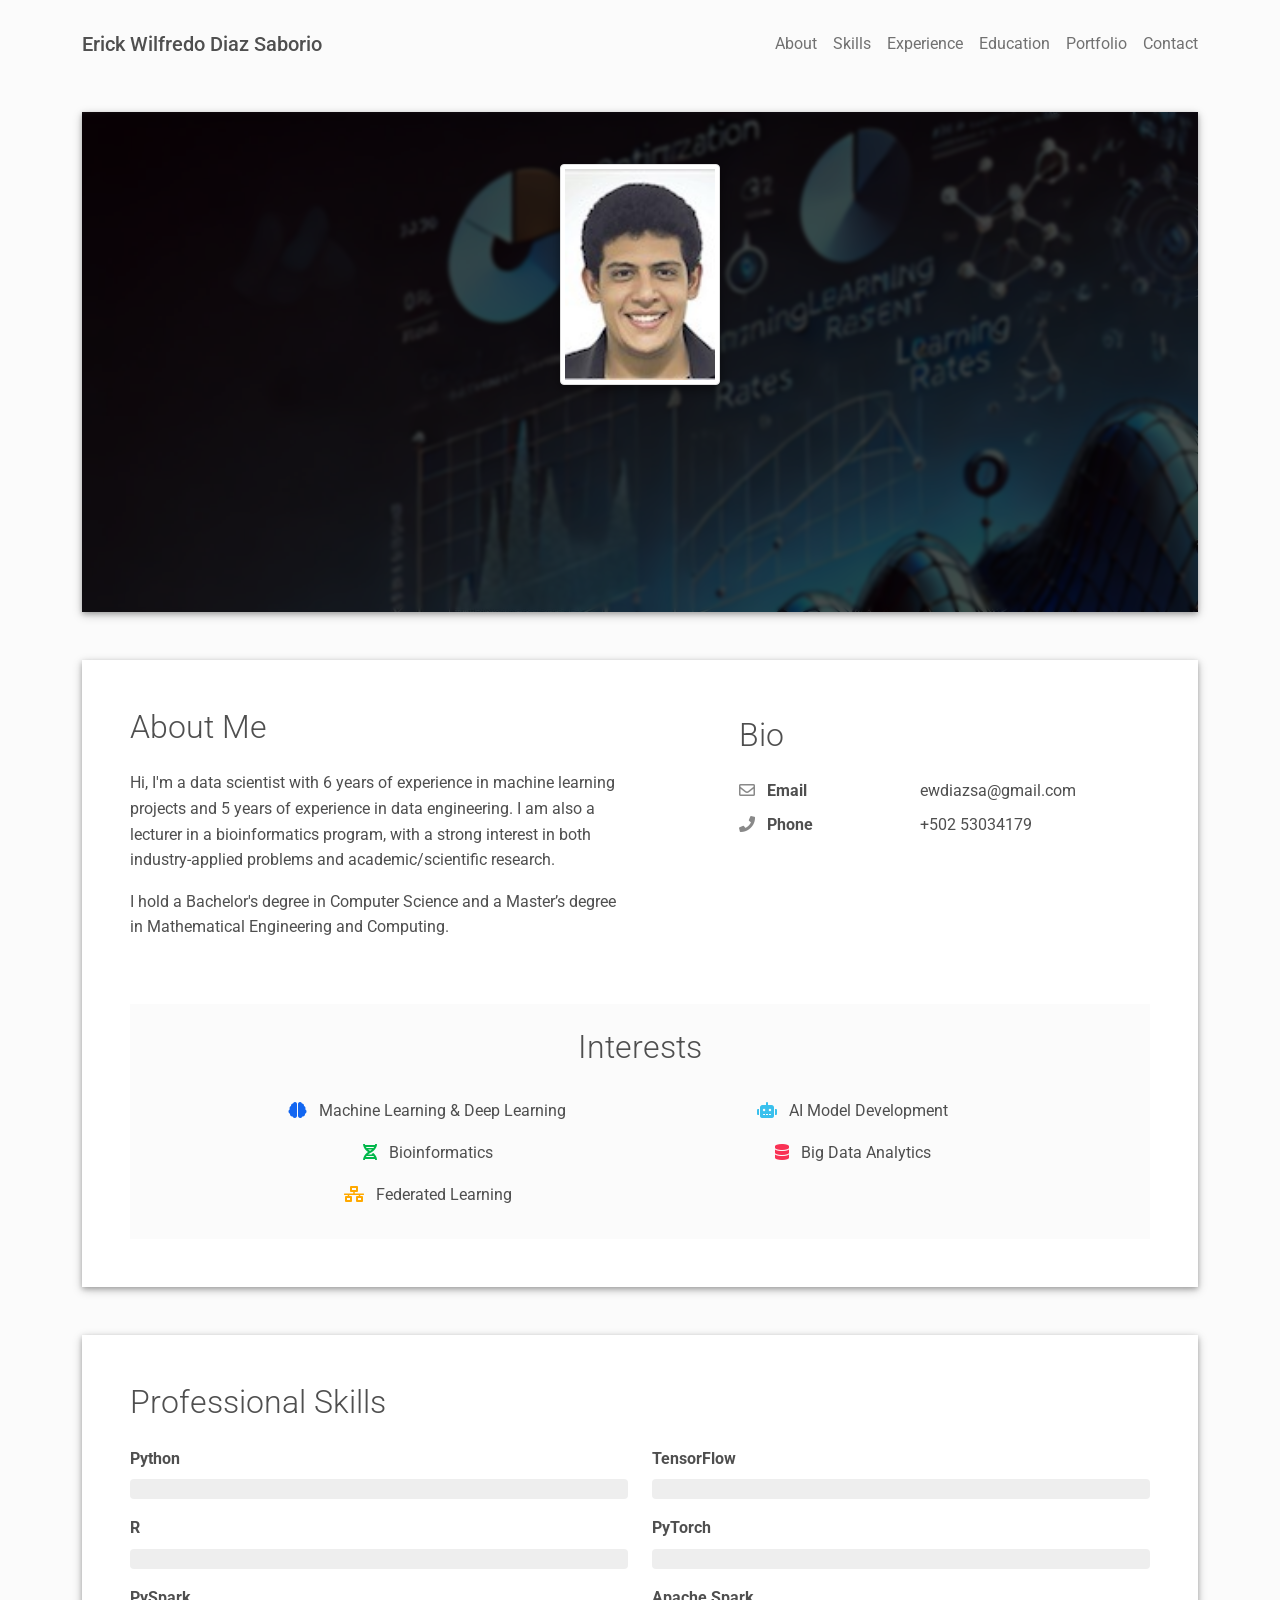
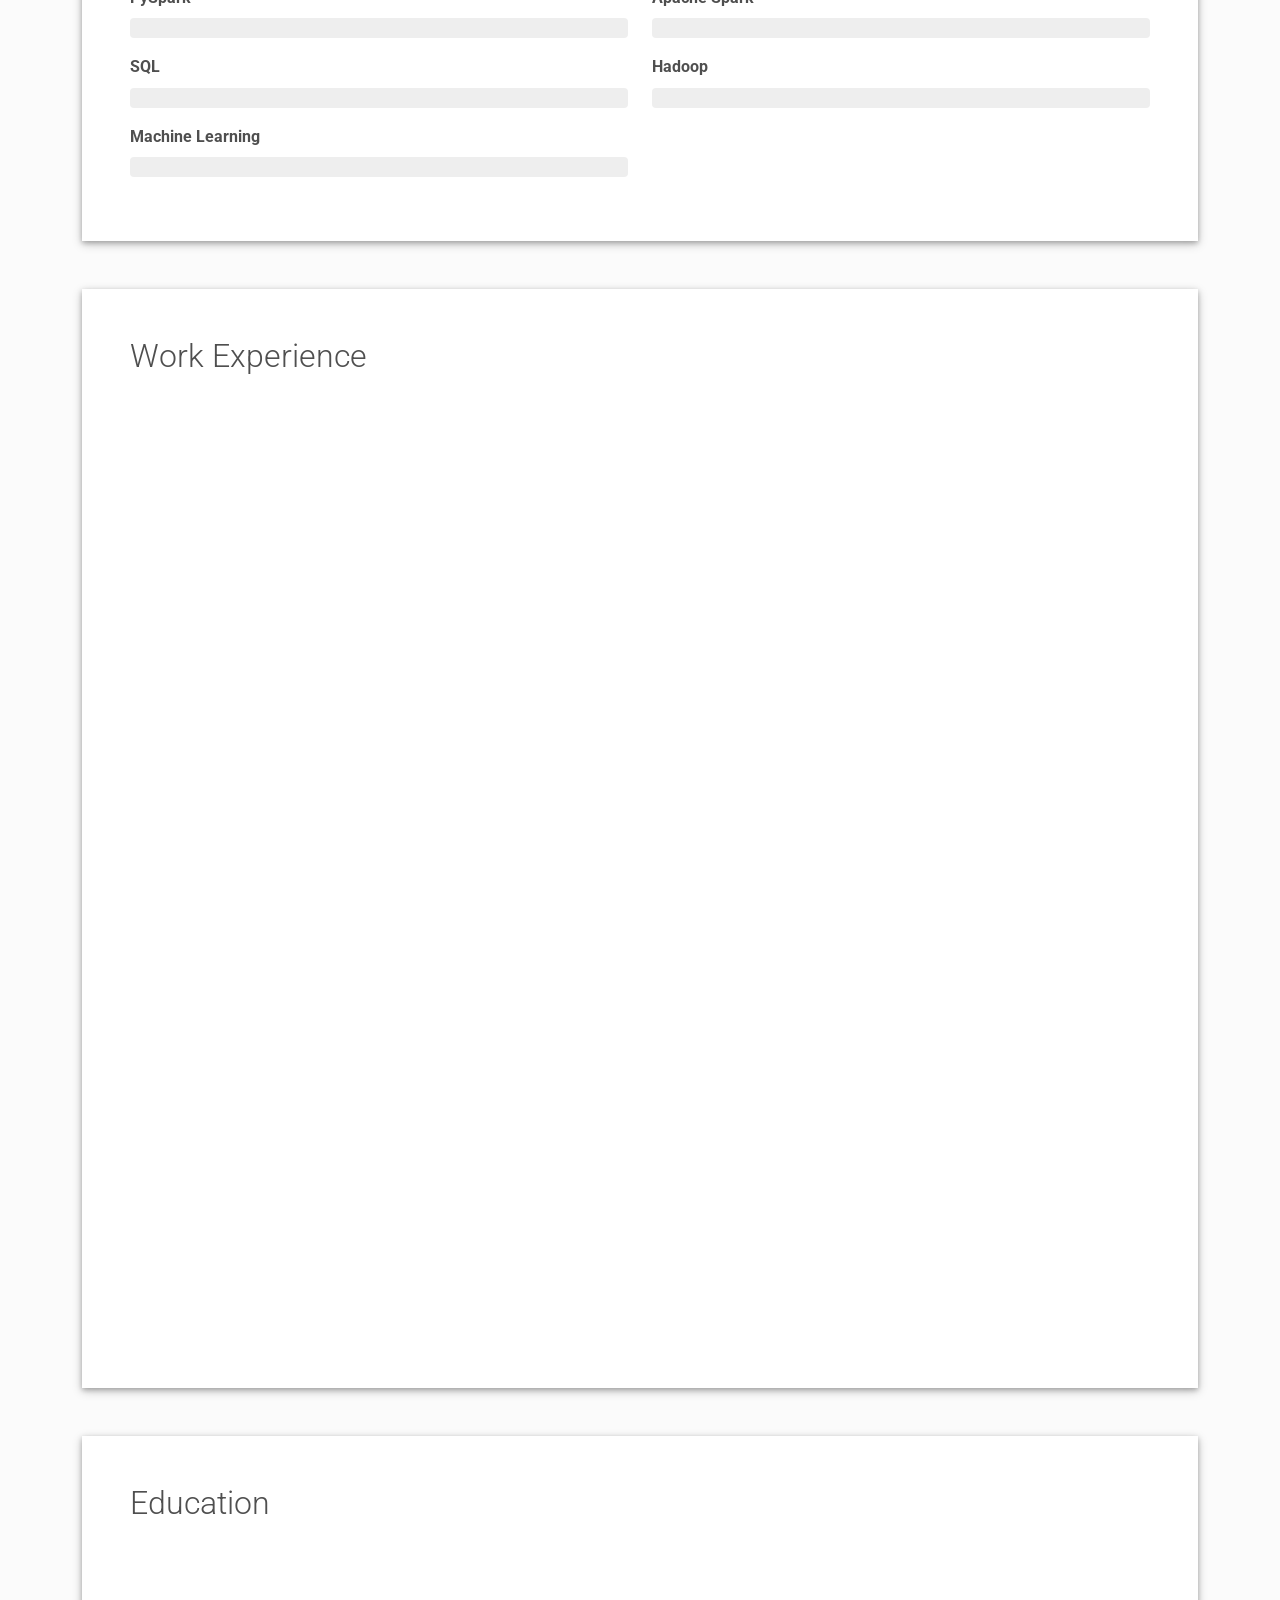
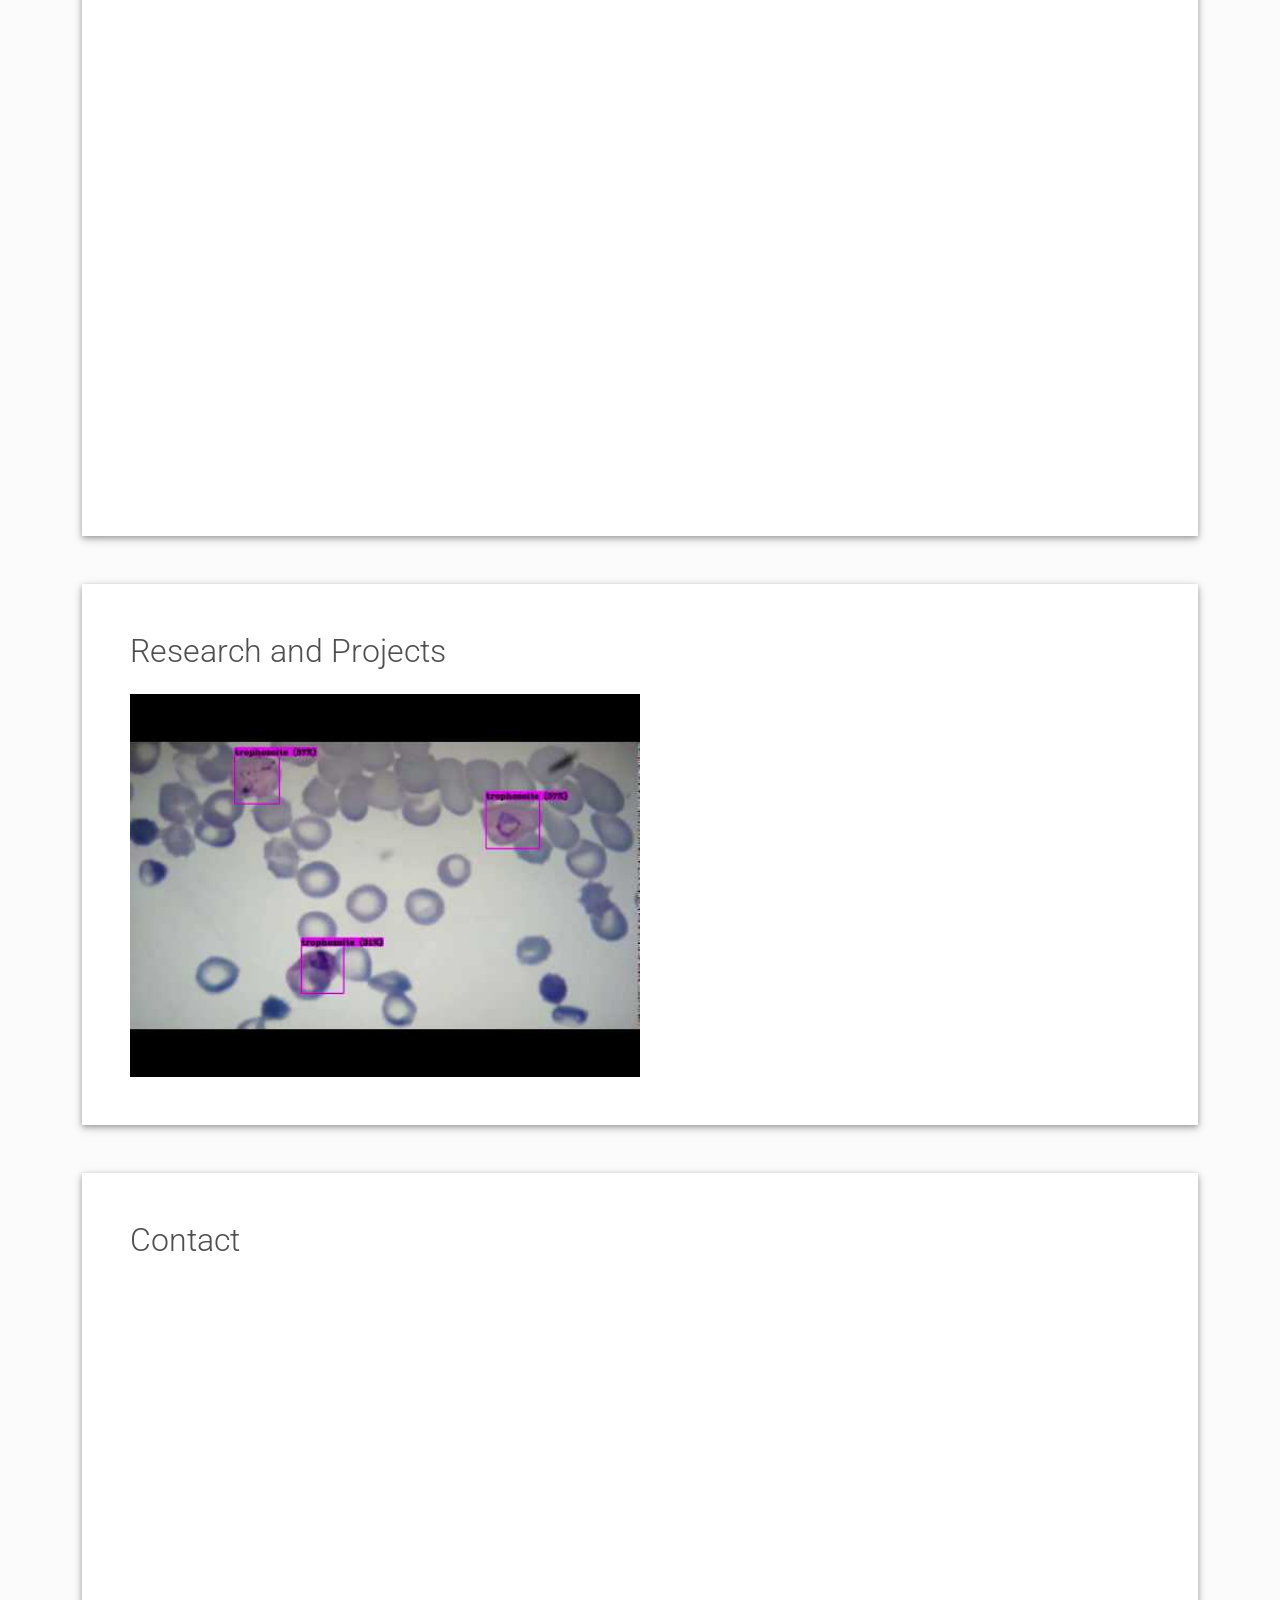
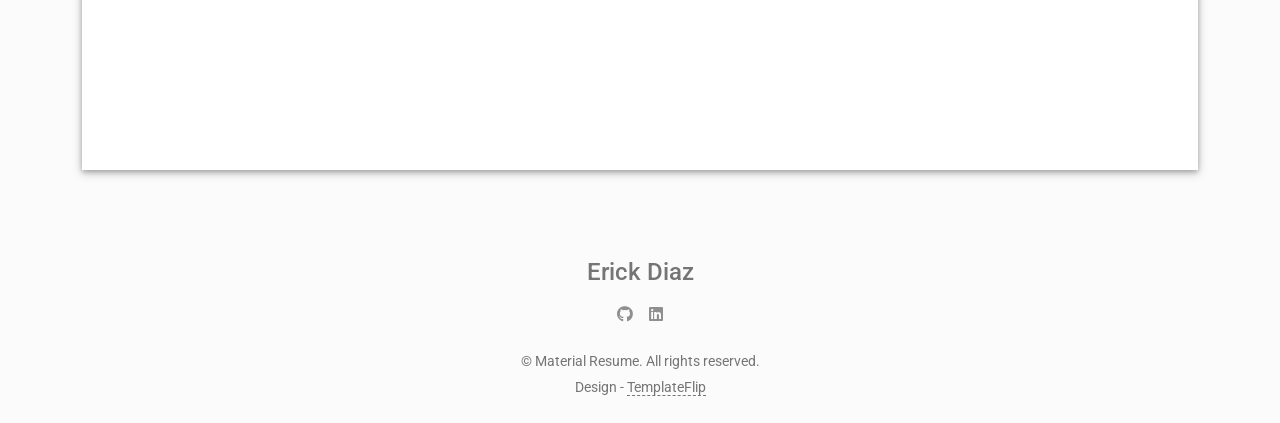
==== index.html @ d8df1ba5 "updated title" ====
<!DOCTYPE html>
<html lang="en-US">
  <head>
    <meta charset="UTF-8">
    <meta http-equiv="X-UA-Compatible" content="IE=edge">
    <meta name="viewport" content="width=device-width, initial-scale=1">
    <title>Erick Wilfredo Diaz Saborio</title>
    <link rel="preconnect" href="https://fonts.gstatic.com" crossorigin="crossorigin"/>
    <link rel="preload" as="style" href="https://fonts.googleapis.com/css2?family=Poppins:wght@600&amp;family=Roboto:wght@300;400;500;700&amp;display=swap"/>
    <link rel="stylesheet" href="https://fonts.googleapis.com/css2?family=Poppins:wght@600&amp;family=Roboto:wght@300;400;500;700&amp;display=swap" media="print" onload="this.media='all'"/>
    <noscript>
      <link rel="stylesheet" href="https://fonts.googleapis.com/css2?family=Poppins:wght@600&amp;family=Roboto:wght@300;400;500;700&amp;display=swap"/>
    </noscript>
    <link href="css/font-awesome/css/all.min.css?ver=1.2.1" rel="stylesheet">
    <link href="css/mdb.min.css?ver=1.2.1" rel="stylesheet">
    <link href="css/aos.css?ver=1.2.1" rel="stylesheet">
    <link href="css/main.css?ver=1.2.1" rel="stylesheet">
    <noscript>
      <style type="text/css">
        [data-aos] {
            opacity: 1 !important;
            transform: translate(0) scale(1) !important;
        }
      </style>
    </noscript>
  </head>
  <body class="bg-light" id="top">
    <header class="d-print-none">
      <div class="container text-center text-lg-left">
        <div class="pt-4 clearfix">
          <h1 class="site-title mb-0">Erick Wilfredo Diaz Saborio</h1>
          <div class="site-nav"> 
            <nav role="navigation">
              <ul class="nav justify-content-center">
                <li class="nav-item"><a class="nav-link" href="#about" title="About"><span class="menu-title">About</span></a>
                </li>
                <li class="nav-item"><a class="nav-link" href="#skills" title="Skills"><span class="menu-title">Skills</span></a>
                </li>
                <li class="nav-item"><a class="nav-link" href="#experience" title="Experience"><span class="menu-title">Experience</span></a>
                </li>
                <li class="nav-item"><a class="nav-link" href="#education" title="Education"><span class="menu-title">Education</span></a>
                </li>
                <li class="nav-item"><a class="nav-link" href="#portfolio" title="Research and Projects"><span class="menu-title">Portfolio</span></a>
                </li>
                <li class="nav-item"><a class="nav-link" href="#contact" title="Contact"><span class="menu-title">Contact</span></a>
                </li>
              </ul>
            </nav>
          </div>
        </div>
      </div>
    </header>
    <div class="page-content">
      <div class="container">
<div class="resume-container">
  <div class="shadow-1-strong bg-white my-5" id="intro">
    <div class="bg-info text-white">
      <div class="cover bg-image"><img src="images/header-background.webp"/>
        <div class="mask" style="background-color: rgba(0, 0, 0, 0.7);backdrop-filter: blur(2px);">
          <div class="text-center p-5">
            <div class="avatar p-1"><img class="img-thumbnail shadow-2-strong" src="images/profile.jpeg" width="160" height="160"/></div>
            <div class="header-bio mt-3">
              <div data-aos="zoom-in" data-aos-delay="0">
                <h2 class="h1">Erick Diaz</h2>
                <p>Data Scientist | ML Engineer</p>
              </div>
              <div class="header-social mb-3 d-print-none" data-aos="zoom-in" data-aos-delay="200">
                <nav role="navigation">
                  <ul class="nav justify-content-center">
                    <!-- <li class="nav-item"><a class="nav-link" href="https://twitter.com/templateflip" title="Twitter"><i class="fab fa-twitter"></i><span class="menu-title sr-only">Twitter</span></a>
                    </li>
                    <li class="nav-item"><a class="nav-link" href="https://www.facebook.com/templateflip" title="Facebook"><i class="fab fa-facebook"></i><span class="menu-title sr-only">Facebook</span></a>
                    </li>
                    <li class="nav-item"><a class="nav-link" href="https://www.instagram.com/templateflip" title="Instagram"><i class="fab fa-instagram"></i><span class="menu-title sr-only">Instagram</span></a>
                    </li>-->
                    <li class="nav-item"><a class="nav-link" href="https://github.com/ErickDiaz" title="Github"><i class="fab fa-github"></i><span class="menu-title sr-only">Github</span></a>
                    </li>
                    <li class="nav-item"><a class="nav-link" href="https://www.linkedin.com/in/erickdiazs/" title="linkedin"><i class="fab fa-linkedin"></i><span class="menu-title sr-only">LinkedIn</span></a>
                    </li>
                  </ul>
                </nav>
              </div>
              <div class="d-print-none"><a class="btn btn-outline-light btn-lg shadow-sm mt-1 me-3" href="erick_cv.pdf" data-aos="fade-right" data-aos-delay="700">Download CV</a><a class="btn btn-info btn-lg shadow-sm mt-1" href="#contact" data-aos="fade-left" data-aos-delay="700">Hire Me</a></div>
            </div>
          </div>
        </div>
      </div>
    </div>
  </div>
  <div class="shadow-1-strong bg-white my-5 p-5" id="about">
    <div class="about-section">
      <div class="row">
          <div class="col-md-6">
              <h2 class="h2 fw-light mb-4">About Me</h2>
              <p>Hi, I'm a data scientist with 6 years of experience in machine learning projects and 5 years of experience in data engineering. I am also a lecturer in a bioinformatics program, with a strong interest in both industry-applied problems and academic/scientific research.</p>
              <p>I hold a Bachelor's degree in Computer Science and a Master’s degree in Mathematical Engineering and Computing.</p>
          </div>
          <div class="col-md-5 offset-lg-1">
              <div class="row mt-2">
                  <h2 class="h2 fw-light mb-4">Bio</h2>
                  <div class="col-sm-5">
                      <div class="pb-2 fw-bolder"><i class="far fa-envelope pe-2 text-muted" style="width:24px;opacity:0.85;"></i> Email</div>
                  </div>
                  <div class="col-sm-7">
                      <div class="pb-2">ewdiazsa@gmail.com</div>
                  </div>
                  <div class="col-sm-5">
                      <div class="pb-2 fw-bolder"><i class="fas fa-phone pe-2 text-muted" style="width:24px;opacity:0.85;"></i> Phone</div>
                  </div>
                  <div class="col-sm-7">
                      <div class="pb-2">+502 53034179</div>
                  </div>
              </div>
          </div>
      </div>
  
      <!-- Interests Section -->
      <div class="interests-section bg-light py-4 mt-5 text-center">
          <h2 class="h2 fw-light mb-4">Interests</h2>
          <div class="container">
              <div class="row justify-content-center">
                  <div class="col-md-10">
                      <div class="row">
                          <div class="col-md-6">
                              <ul class="list-group list-group-flush">
                                  <li class="list-group-item bg-transparent border-0">
                                      <i class="fas fa-brain text-primary me-2"></i> Machine Learning & Deep Learning
                                  </li>
                                  <li class="list-group-item bg-transparent border-0">
                                      <i class="fas fa-dna text-success me-2"></i> Bioinformatics
                                  </li>
                                  <li class="list-group-item bg-transparent border-0">
                                      <i class="fas fa-network-wired text-warning me-2"></i> Federated Learning
                                  </li>
                              </ul>
                          </div>
                          <div class="col-md-6">
                              <ul class="list-group list-group-flush">
                                  <li class="list-group-item bg-transparent border-0">
                                      <i class="fas fa-robot text-info me-2"></i> AI Model Development
                                  </li>
                                  <li class="list-group-item bg-transparent border-0">
                                      <i class="fas fa-database text-danger me-2"></i> Big Data Analytics
                                  </li>
                              </ul>
                          </div>
                      </div>
                  </div>
              </div>
          </div>
      </div>
  </div>
  
  
  
  </div>
  <div class="shadow-1-strong bg-white my-5 p-5" id="skills">
    <div class="skills-section">
      <h2 class="h2 fw-light mb-4">Professional Skills</h2>
      <div class="row">
          <div class="col-md-6">
              <div class="mb-3"><span class="fw-bolder">Python</span>
                  <div class="progress my-2 rounded" style="height: 20px">
                      <div class="progress-bar bg-info" role="progressbar" data-aos="zoom-in-right" data-aos-delay="100" data-aos-anchor=".skills-section" style="width: 95%;" aria-valuenow="95" aria-valuemin="0" aria-valuemax="100">Expert</div>
                  </div>
              </div>
              <div class="mb-3"><span class="fw-bolder">R</span>
                  <div class="progress my-2 rounded" style="height: 20px">
                      <div class="progress-bar bg-info" role="progressbar" data-aos="zoom-in-right" data-aos-delay="200" data-aos-anchor=".skills-section" style="width: 85%" aria-valuenow="85" aria-valuemin="0" aria-valuemax="100">Advanced</div>
                  </div>
              </div>
              <div class="mb-3"><span class="fw-bolder">PySpark</span>
                  <div class="progress my-2 rounded" style="height: 20px">
                      <div class="progress-bar bg-info" role="progressbar" data-aos="zoom-in-right" data-aos-delay="300" data-aos-anchor=".skills-section" style="width: 80%" aria-valuenow="80" aria-valuemin="0" aria-valuemax="100">Advanced</div>
                  </div>
              </div>
              <div class="mb-3"><span class="fw-bolder">SQL</span>
                  <div class="progress my-2 rounded" style="height: 20px">
                      <div class="progress-bar bg-info" role="progressbar" data-aos="zoom-in-right" data-aos-delay="400" data-aos-anchor=".skills-section" style="width: 90%" aria-valuenow="90" aria-valuemin="0" aria-valuemax="100">Expert</div>
                  </div>
              </div>
              <div class="mb-3"><span class="fw-bolder">Machine Learning</span>
                  <div class="progress my-2 rounded" style="height: 20px">
                      <div class="progress-bar bg-info" role="progressbar" data-aos="zoom-in-right" data-aos-delay="500" data-aos-anchor=".skills-section" style="width: 85%" aria-valuenow="85" aria-valuemin="0" aria-valuemax="100">Advanced</div>
                  </div>
              </div>
          </div>
          <div class="col-md-6">
              <div class="mb-3"><span class="fw-bolder">TensorFlow</span>
                  <div class="progress my-2 rounded" style="height: 20px">
                      <div class="progress-bar bg-secondary" role="progressbar" data-aos="zoom-in-right" data-aos-delay="600" data-aos-anchor=".skills-section" style="width: 85%" aria-valuenow="85" aria-valuemin="0" aria-valuemax="100">Advanced</div>
                  </div>
              </div>
              <div class="mb-3"><span class="fw-bolder">PyTorch</span>
                  <div class="progress my-2 rounded" style="height: 20px">
                      <div class="progress-bar bg-secondary" role="progressbar" data-aos="zoom-in-right" data-aos-delay="700" data-aos-anchor=".skills-section" style="width: 80%" aria-valuenow="80" aria-valuemin="0" aria-valuemax="100">Advanced</div>
                  </div>
              </div>
              <div class="mb-3"><span class="fw-bolder">Apache Spark</span>
                  <div class="progress my-2 rounded" style="height: 20px">
                      <div class="progress-bar bg-secondary" role="progressbar" data-aos="zoom-in-right" data-aos-delay="800" data-aos-anchor=".skills-section" style="width: 75%" aria-valuenow="75" aria-valuemin="0" aria-valuemax="100">Advanced</div>
                  </div>
              </div>
              <div class="mb-3"><span class="fw-bolder">Hadoop</span>
                  <div class="progress my-2 rounded" style="height: 20px">
                      <div class="progress-bar bg-secondary" role="progressbar" data-aos="zoom-in-right" data-aos-delay="900" data-aos-anchor=".skills-section" style="width: 70%" aria-valuenow="70" aria-valuemin="0" aria-valuemax="100">Proficient</div>
                  </div>
              </div>
          </div>
      </div>
  </div>
  </div>
  <div class="shadow-1-strong bg-white my-5 p-5" id="experience">
    <div class="work-experience-section">
      <h2 class="h2 fw-light mb-4">Work Experience</h2>
      <div class="timeline">
          <div class="timeline-card timeline-card-info" data-aos="fade-in" data-aos-delay="0">
              <div class="timeline-head px-4 pt-3">
                  <div class="h5">Sr. Data Scientist <span class="text-muted h6">at Vana | Remote</span></div>
              </div>
              <div class="timeline-body px-4 pb-4">
                  <div class="text-muted text-small mb-3">Jul 2022 - Present</div>
                  <div>
                      - Define new projects for the DS team based on company needs<br>
                      - Create and maintain risk data science services<br>
                      - Create models for micro-loan acceptance
                  </div>
              </div>
          </div>
          <div class="timeline-card timeline-card-info" data-aos="fade-in" data-aos-delay="200">
              <div class="timeline-head px-4 pt-3">
                  <div class="h5">Bioinformatics Software Development Basics Lecturer <span class="text-muted h6">at Universidad San Carlos, Escuela de Postgrado Ingenieria</span></div>
              </div>
              <div class="timeline-body px-4 pb-4">
                  <div class="text-muted text-small mb-3">Feb 2023 - Present</div>
                  <div>Lecturing on bioinformatics software development basics.</div>
              </div>
          </div>
          <div class="timeline-card timeline-card-info" data-aos="fade-in" data-aos-delay="400">
              <div class="timeline-head px-4 pt-3">
                  <div class="h5">Sr. Data Engineer/Data Scientist <span class="text-muted h6">at Zubale | Remote</span></div>
              </div>
              <div class="timeline-body px-4 pb-4">
                  <div class="text-muted text-small mb-3">Mar 2021 - Jul 2022</div>
                  <div>
                      - Developed a forecasting model for in-store demand (100+ Stores)<br>
                      - Assessed and interviewed new members of the DS team<br>
                      - Collaborated in the development of a Python library for ETLs
                  </div>
              </div>
          </div>
          <div class="timeline-card timeline-card-info" data-aos="fade-in" data-aos-delay="600">
              <div class="timeline-head px-4 pt-3">
                  <div class="h5">Data Scientist <span class="text-muted h6">at HealthCare.inc | Guatemala</span></div>
              </div>
              <div class="timeline-body px-4 pb-4">
                  <div class="text-muted text-small mb-3">Jan 2020 - Mar 2021</div>
                  <div>
                      - Worked on ETL development using Python and SQL<br>
                      - Created a machine learning model for cost and revenue forecast using PyTorch
                  </div>
              </div>
          </div>
          <div class="timeline-card timeline-card-info" data-aos="fade-in" data-aos-delay="800">
              <div class="timeline-head px-4 pt-3">
                  <div class="h5">Data Scientist 1 <span class="text-muted h6">at Xoom, a PayPal Service | Guatemala</span></div>
              </div>
              <div class="timeline-body px-4 pb-4">
                  <div class="text-muted text-small mb-3">Apr 2018 - Dec 2019</div>
                  <div>
                      - Data wrangling and data pipelines for machine learning models using PySpark and TensorFlow
                  </div>
              </div>
          </div>
          <div class="timeline-card timeline-card-info" data-aos="fade-in" data-aos-delay="1000">
              <div class="timeline-head px-4 pt-3">
                  <div class="h5">Big Data Engineer <span class="text-muted h6">at Xoom, a PayPal Service | Guatemala</span></div>
              </div>
              <div class="timeline-body px-4 pb-4">
                  <div class="text-muted text-small mb-3">Feb 2016 - Mar 2018</div>
                  <div>
                      - Developed data pipelines using PySpark and Hadoop
                  </div>
              </div>
          </div>
      </div>
  </div>
  </div>
  <div class="shadow-1-strong bg-white my-5 p-5" id="education">
    <div class="education-section">
      <h2 class="h2 fw-light mb-4">Education</h2>
      <div class="timeline">
          <div class="timeline-card timeline-card-success" data-aos="fade-in" data-aos-delay="0">
              <div class="timeline-head px-4 pt-3">
                  <div class="h5">Master’s Degree in Mathematical Engineering and Computing <span class="text-muted h6">from UNIR - Universidad Internacional de La Rioja</span></div>
              </div>
              <div class="timeline-body px-4 pb-4">
                  <div class="text-muted text-small mb-3">2020 - 2022</div>
                  <div>Specialized in mathematical engineering and computing, focusing on advanced computational techniques.</div>
              </div>
          </div>
          <div class="timeline-card timeline-card-success" data-aos="fade-in" data-aos-delay="200">
              <div class="timeline-head px-4 pt-3">
                  <div class="h5">Big Data and Artificial Intelligence Specialization <span class="text-muted h6">from UNIR - Universidad Internacional de La Rioja</span></div>
              </div>
              <div class="timeline-body px-4 pb-4">
                  <div class="text-muted text-small mb-3">2020 - 2021</div>
                  <div>Focused on Big Data technologies and AI applications, including machine learning and data analysis.</div>
              </div>
          </div>
          <div class="timeline-card timeline-card-success" data-aos="fade-in" data-aos-delay="400">
              <div class="timeline-head px-4 pt-3">
                  <div class="h5">Bioinformatics Specialization <span class="text-muted h6">from Universidad San Carlos de Guatemala</span></div>
              </div>
              <div class="timeline-body px-4 pb-4">
                  <div class="text-muted text-small mb-3">2019</div>
                  <div>Specialization in bioinformatics, focusing on computational biology and data analysis for biological data.</div>
              </div>
          </div>
          <div class="timeline-card timeline-card-success" data-aos="fade-in" data-aos-delay="600">
              <div class="timeline-head px-4 pt-3">
                  <div class="h5">Computer Science Engineer <span class="text-muted h6">from Universidad San Carlos de Guatemala</span></div>
              </div>
              <div class="timeline-body px-4 pb-4">
                  <div class="text-muted text-small mb-3">2013</div>
                  <div>Engineering degree with a focus on computer science, programming, and software development.</div>
              </div>
          </div>
      </div>
  </div>
  </div>
  <div class="shadow-1-strong bg-white my-5 p-5 d-print-none" id="portfolio">
    <div class="portfolio-section">
      <h2 class="h2 fw-light mb-4">Research and Projects</h2>
      <div class="row g-0">
          <div class="col-md-6">
              <a href="https://github.com/ErickDiaz/bioinformatic_thesis_project/tree/dev" target="_blank">
                  <img class="img-fluid" src="images/malaria_project.jpeg" width="800" height="500" />
              </a>
          </div>
          <div class="col-md-6 d-flex align-items-center" data-aos="fade-left" data-aos-delay="100">
              <div class="m-4 mt-md-2">
                  <p class="text-teal text-small">Bioinformatics / Machine Learning / Python</p>
                  <h3>P. Vivax Malaria Parasite Detection</h3>
                  <p class="text-muted">Developed a machine learning model to detect and classify P. Vivax malaria parasites in blood films, aiming to expedite malaria detection. Presented at ICLR 2020 Workshop. <a href="https://pml4dc.github.io/iclr2020/program/pml4dc_45.html" target="_blank">Conference Poster</a>.</p>
              </div>
          </div>
      </div>
      
  </div>
  </div>

<div class="shadow-1-strong bg-white my-5 p-5" id="contact">
    <div class="contant-section" >
        <h2 class="h2 fw-light text mb-4">Contact</h2>
        <div class="row mb-4">
            <div class="col-md-12" data-aos="fade-left" data-aos-delay="200">
                <div class="mt-1 text-center">
                    <div class="h6">
                        <i class="fas fa-phone pe-2 text-muted" style="width:24px;opacity:0.85;"></i> +502 53034179
                    </div>
                    <div class="h6">
                        <i class="far fa-envelope pe-2 text-muted" style="width:24px;opacity:0.85;"></i> ewdiazsa@gmail.com
                    </div>
                    <!-- Google Calendar Appointment Scheduling begin -->
                    <link href="https://calendar.google.com/calendar/scheduling-button-script.css" rel="stylesheet">
                    <script src="https://calendar.google.com/calendar/scheduling-button-script.js" async></script>
                    <script>
                    (function() {
                      var target = document.currentScript;
                      window.addEventListener('load', function() {
                        calendar.schedulingButton.load({
                          url: 'https://calendar.google.com/calendar/appointments/schedules/AcZssZ0lVUq7eoD6rUKEcjjoKm19zrDREmecwe1-TXh2sFQt9qYjdRYyYpQi5bwppKDfpYWE595yU-cy?gv=true',
                          color: '#039BE5',
                          label: 'Reservar una cita',
                          target,
                        });
                      });
                    })();
                    </script>
                    <!-- end Google Calendar Appointment Scheduling -->
                </div>
                <div class="mt-5 d-print-none d-flex justify-content-center">
                    <form action="https://formspree.io/f/meojbdrp" method="POST" style="max-width: 500px; width: 100%;">
                      <div class="form-outline mb-4">
                          <input type="text" id="name" name="name" class="form-control" required />
                          <label class="form-label" for="name">Name</label>
                      </div>
                      <div class="form-outline mb-4">
                          <input type="email" id="email" name="email" class="form-control" required />
                          <label class="form-label" for="email">Email address</label>
                      </div>
                      <div class="form-outline mb-4">
                          <textarea class="form-control" style="resize: none;" id="message" name="message" rows="4" required></textarea>
                          <label class="form-label" for="message">Message</label>
                      </div>
                      <button class="btn btn-info btn-block mb-4" type="submit">Send</button>
                  </form>
                </div>
            </div>
        </div>
    </div>
</div>
</div></div>
    </div>
    <footer class="pt-4 pb-4 text-muted text-center d-print-none">
      <div class="container">
        <div class="my-3">
          <div class="h4">Erick Diaz</div>
          <div class="footer-nav">
            <nav role="navigation">
              <ul class="nav justify-content-center">
                <li class="nav-item"><a class="nav-link" href="https://github.com/ErickDiaz" title="Github"><i class="fab fa-github"></i><span class="menu-title sr-only">Github</span></a>
                </li>
                <li class="nav-item"><a class="nav-link" href="https://www.linkedin.com/in/erickdiazs/" title="LinkedIn"><i class="fab fa-linkedin"></i><span class="menu-title sr-only">LinkedIn</span></a>
                </li>
              </ul>
            </nav>
          </div>
        </div>
        <div class="text-small">
          <div class="mb-1">&copy; Material Resume. All rights reserved.</div>
          <div>Design - <a href="https://templateflip.com/" target="_blank">TemplateFlip</a></div>
        </div>
      </div>
    </footer>
    <script src="scripts/mdb.min.js?ver=1.2.1"></script>
    <script src="scripts/aos.js?ver=1.2.1"></script>
    <script src="scripts/main.js?ver=1.2.1"></script>
  </body>
</html>
---- css/main.css ----
/* Timeline custom component */
.timeline-card {
  position: relative;
  margin-left: 16px; }

.timeline-card:before {
  content: '';
  display: inline-block;
  position: absolute;
  background-color: #fff;
  border-radius: 100%;
  width: 24px;
  height: 24px;
  top: 16px;
  left: -12px;
  border: 5px solid;
  z-index: 2; }

.timeline-body {
  border-left: 2px solid #E6E9ED; }

.timeline-card-primary:before {
  border-color: var(--bs-primary); }

.timeline-card-info:before {
  border-color: var(--bs-info); }

.timeline-card-secondary:before {
  border-color: var(--bs-secondary); }

.timeline-card-success:before {
  border-color: var(--bs-teal); }

html {
  scroll-behavior: smooth; }

html, body {
  overflow-x: hidden; }

.container {
  max-width: 1140px; }

.site-title {
  font-size: 1.25rem;
  line-height: 2.5rem; }

.nav-link {
  padding: 0;
  font-size: 1rem;
  line-height: 2.5rem;
  color: inherit;
  opacity: 0.8; }

.header-social .nav-link {
  font-size: 1.25rem; }

.nav-link:hover,
.nav-link:focus {
  color: inherit;
  opacity: 1; }

.nav-item + .nav-item {
  margin-left: 1rem; }

.cover {
  height: 500px; }

.cover > img {
  -o-object-fit: cover;
     object-fit: cover;
  width: auto; }

.progress-bar {
  text-transform: uppercase;
  font-size: 10px;
  letter-spacing: 1px; }

.text-small {
  font-size: 0.85rem; }

.text-teal {
  color: var(--bs-teal); }

footer a:not(.nav-link) {
  color: inherit;
  border-bottom: 1px dashed;
  text-decoration: none;
  cursor: pointer; }

@media (min-width: 48em) {
  .site-title {
    float: left; }
  .site-nav {
    float: right; } }

@media (max-width: 767px) {
  /* disable animations on mobile */
  [data-aos] {
    opacity: 1 !important;
    transform: translate(0) scale(1) !important; }
  .p-5 {
    padding: 2.5rem 2rem !important; }
  .portfolio-section .m-5 {
    margin: 2rem 0 1rem !important; }
  .portfolio-reverse {
    flex-direction: column-reverse; }
  .portfolio-reverse .text-end {
    text-align: start !important; } }

@media print {
  [data-aos] {
    opacity: 1 !important;
    transform: translate(0) scale(1) !important; }
  body.bg-light {
    background-color: #fff !important; }
  .container {
    width: auto;
    max-width: 100%;
    padding: 0; }
  .cover {
    height: 360px;
    margin-bottom: 1.5rem; }
  .cover > img {
    display: none; }
  .shadow-1-strong {
    box-shadow: none !important; }
  .resume-container > .my-5 {
    margin: 0 !important; }
  .my-5.p-5 {
    padding: 1.5rem 0 !important; }
  .about-section {
    padding: 0 !important; }
  .skills-section,
  .work-experience-section,
  .education-section,
  .portfolio-section,
  .reference-section,
  .contact-section {
    padding: 0 !important; }
  .page-break {
    padding-top: 5rem;
    page-break-before: always; } }
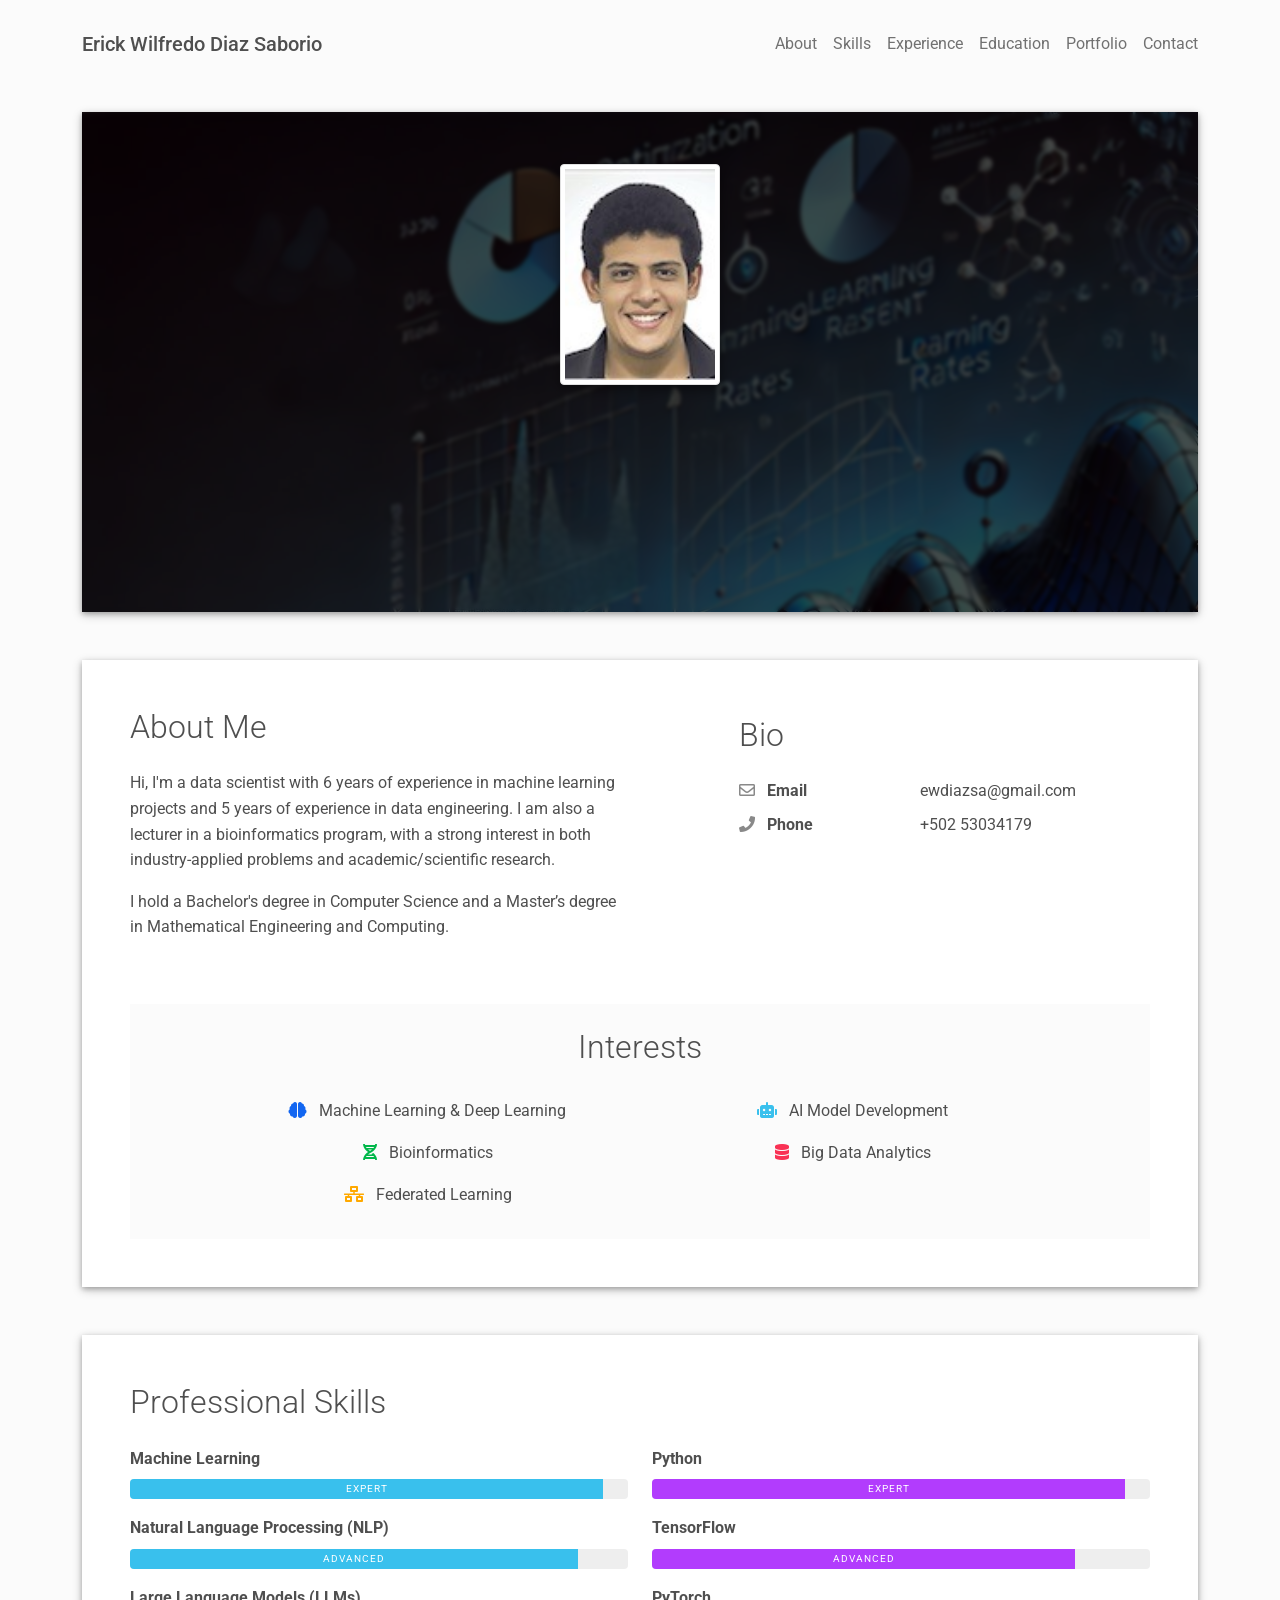
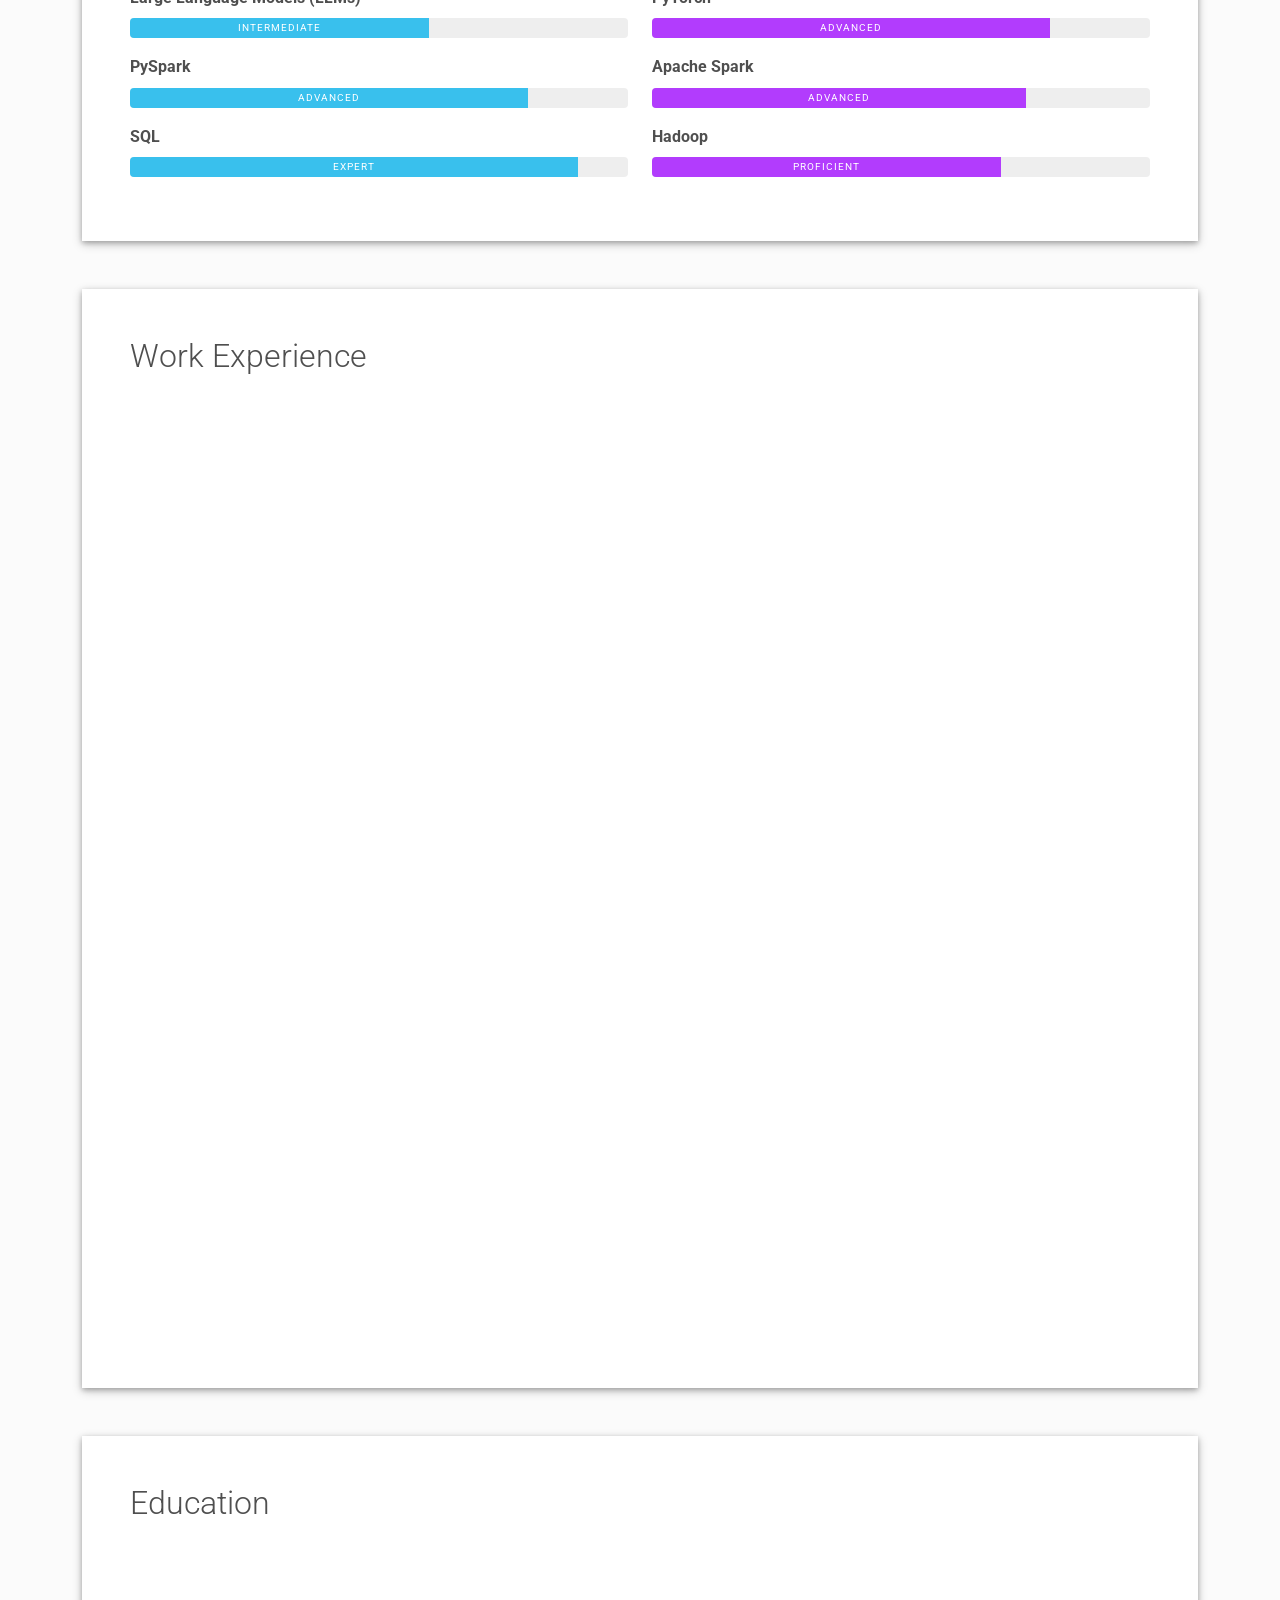
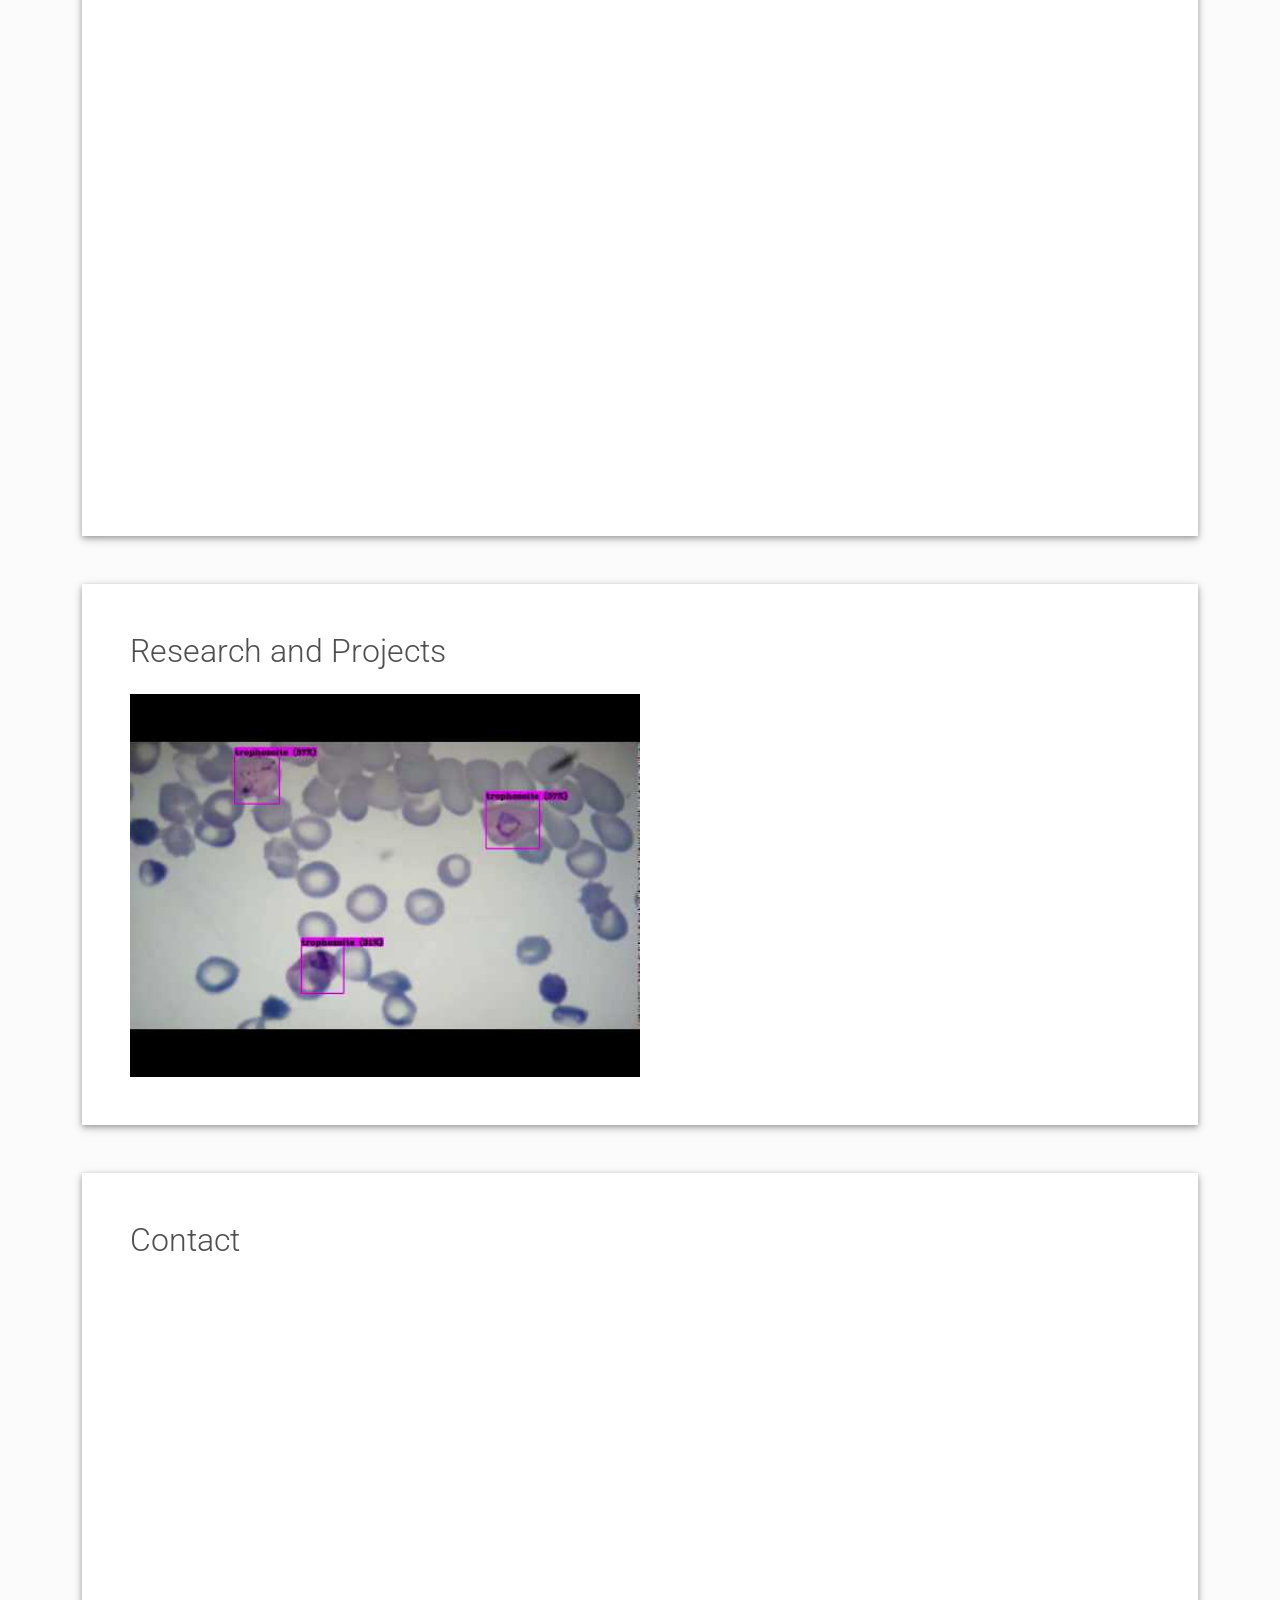
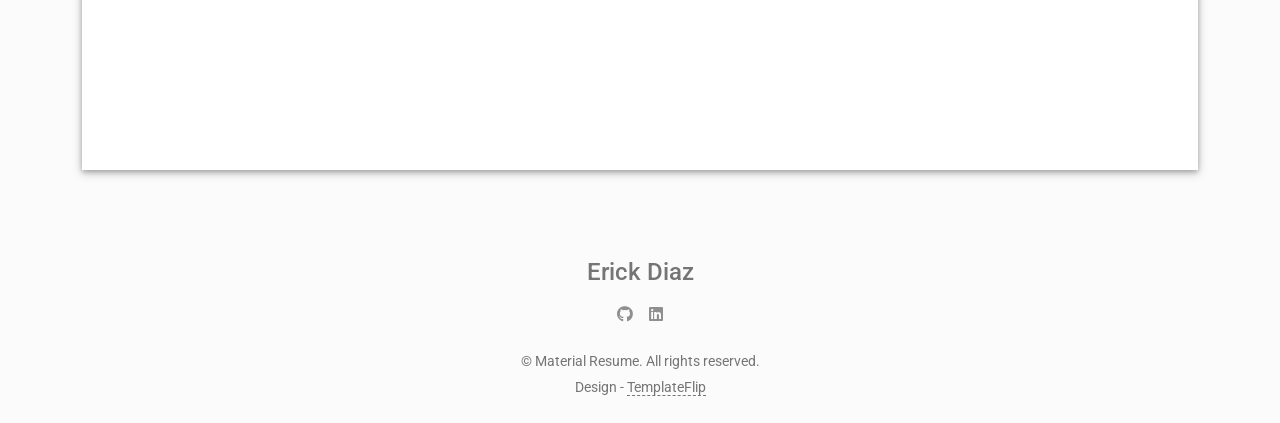
==== commit 92d6ecbf: "uppdated skills and CV" ====
--- a/index.html
+++ b/index.html
@@ -1,6 +1,15 @@
 <!DOCTYPE html>
 <html lang="en-US">
   <head>
+    <!-- Google tag (gtag.js) -->
+    <script async src="https://www.googletagmanager.com/gtag/js?id=G-QKCN48DN54"></script>
+    <script>
+    window.dataLayer = window.dataLayer || [];
+    function gtag(){dataLayer.push(arguments);}
+    gtag('js', new Date());
+
+    gtag('config', 'G-QKCN48DN54');
+    </script>
     <meta charset="UTF-8">
     <meta http-equiv="X-UA-Compatible" content="IE=edge">
     <meta name="viewport" content="width=device-width, initial-scale=1">
@@ -159,57 +168,64 @@
       <h2 class="h2 fw-light mb-4">Professional Skills</h2>
       <div class="row">
           <div class="col-md-6">
+              <div class="mb-3"><span class="fw-bolder">Machine Learning</span>
+                  <div class="progress my-2 rounded" style="height: 20px">
+                      <div class="progress-bar bg-info" role="progressbar" style="width: 95%;" aria-valuenow="95" aria-valuemin="0" aria-valuemax="100">Expert</div>
+                  </div>
+              </div>
+              <div class="mb-3"><span class="fw-bolder">Natural Language Processing (NLP)</span>
+                  <div class="progress my-2 rounded" style="height: 20px">
+                      <div class="progress-bar bg-info" role="progressbar" style="width: 90%;" aria-valuenow="90" aria-valuemin="0" aria-valuemax="100">Advanced</div>
+                  </div>
+              </div>
+              <div class="mb-3"><span class="fw-bolder">Large Language Models (LLMs)</span>
+                  <div class="progress my-2 rounded" style="height: 20px">
+                      <div class="progress-bar bg-info" role="progressbar" style="width: 60%;" aria-valuenow="70" aria-valuemin="0" aria-valuemax="100">Intermediate</div>
+                  </div>
+              </div>
+              <div class="mb-3"><span class="fw-bolder">PySpark</span>
+                  <div class="progress my-2 rounded" style="height: 20px">
+                      <div class="progress-bar bg-info" role="progressbar" style="width: 80%;" aria-valuenow="80" aria-valuemin="0" aria-valuemax="100">Advanced</div>
+                  </div>
+              </div>
+              <div class="mb-3"><span class="fw-bolder">SQL</span>
+                  <div class="progress my-2 rounded" style="height: 20px">
+                      <div class="progress-bar bg-info" role="progressbar" style="width: 90%;" aria-valuenow="90" aria-valuemin="0" aria-valuemax="100">Expert</div>
+                  </div>
+              </div>
+          </div>
+          <div class="col-md-6">
               <div class="mb-3"><span class="fw-bolder">Python</span>
                   <div class="progress my-2 rounded" style="height: 20px">
-                      <div class="progress-bar bg-info" role="progressbar" data-aos="zoom-in-right" data-aos-delay="100" data-aos-anchor=".skills-section" style="width: 95%;" aria-valuenow="95" aria-valuemin="0" aria-valuemax="100">Expert</div>
-                  </div>
-              </div>
-              <div class="mb-3"><span class="fw-bolder">R</span>
-                  <div class="progress my-2 rounded" style="height: 20px">
-                      <div class="progress-bar bg-info" role="progressbar" data-aos="zoom-in-right" data-aos-delay="200" data-aos-anchor=".skills-section" style="width: 85%" aria-valuenow="85" aria-valuemin="0" aria-valuemax="100">Advanced</div>
-                  </div>
-              </div>
-              <div class="mb-3"><span class="fw-bolder">PySpark</span>
-                  <div class="progress my-2 rounded" style="height: 20px">
-                      <div class="progress-bar bg-info" role="progressbar" data-aos="zoom-in-right" data-aos-delay="300" data-aos-anchor=".skills-section" style="width: 80%" aria-valuenow="80" aria-valuemin="0" aria-valuemax="100">Advanced</div>
-                  </div>
-              </div>
-              <div class="mb-3"><span class="fw-bolder">SQL</span>
-                  <div class="progress my-2 rounded" style="height: 20px">
-                      <div class="progress-bar bg-info" role="progressbar" data-aos="zoom-in-right" data-aos-delay="400" data-aos-anchor=".skills-section" style="width: 90%" aria-valuenow="90" aria-valuemin="0" aria-valuemax="100">Expert</div>
-                  </div>
-              </div>
-              <div class="mb-3"><span class="fw-bolder">Machine Learning</span>
-                  <div class="progress my-2 rounded" style="height: 20px">
-                      <div class="progress-bar bg-info" role="progressbar" data-aos="zoom-in-right" data-aos-delay="500" data-aos-anchor=".skills-section" style="width: 85%" aria-valuenow="85" aria-valuemin="0" aria-valuemax="100">Advanced</div>
-                  </div>
-              </div>
-          </div>
-          <div class="col-md-6">
+                      <div class="progress-bar bg-secondary" role="progressbar" style="width: 95%;" aria-valuenow="95" aria-valuemin="0" aria-valuemax="100">Expert</div>
+                  </div>
+              </div>
               <div class="mb-3"><span class="fw-bolder">TensorFlow</span>
                   <div class="progress my-2 rounded" style="height: 20px">
-                      <div class="progress-bar bg-secondary" role="progressbar" data-aos="zoom-in-right" data-aos-delay="600" data-aos-anchor=".skills-section" style="width: 85%" aria-valuenow="85" aria-valuemin="0" aria-valuemax="100">Advanced</div>
+                      <div class="progress-bar bg-secondary" role="progressbar" style="width: 85%;" aria-valuenow="85" aria-valuemin="0" aria-valuemax="100">Advanced</div>
                   </div>
               </div>
               <div class="mb-3"><span class="fw-bolder">PyTorch</span>
                   <div class="progress my-2 rounded" style="height: 20px">
-                      <div class="progress-bar bg-secondary" role="progressbar" data-aos="zoom-in-right" data-aos-delay="700" data-aos-anchor=".skills-section" style="width: 80%" aria-valuenow="80" aria-valuemin="0" aria-valuemax="100">Advanced</div>
+                      <div class="progress-bar bg-secondary" role="progressbar" style="width: 80%;" aria-valuenow="80" aria-valuemin="0" aria-valuemax="100">Advanced</div>
                   </div>
               </div>
               <div class="mb-3"><span class="fw-bolder">Apache Spark</span>
                   <div class="progress my-2 rounded" style="height: 20px">
-                      <div class="progress-bar bg-secondary" role="progressbar" data-aos="zoom-in-right" data-aos-delay="800" data-aos-anchor=".skills-section" style="width: 75%" aria-valuenow="75" aria-valuemin="0" aria-valuemax="100">Advanced</div>
+                      <div class="progress-bar bg-secondary" role="progressbar" style="width: 75%;" aria-valuenow="75" aria-valuemin="0" aria-valuemax="100">Advanced</div>
                   </div>
               </div>
               <div class="mb-3"><span class="fw-bolder">Hadoop</span>
                   <div class="progress my-2 rounded" style="height: 20px">
-                      <div class="progress-bar bg-secondary" role="progressbar" data-aos="zoom-in-right" data-aos-delay="900" data-aos-anchor=".skills-section" style="width: 70%" aria-valuenow="70" aria-valuemin="0" aria-valuemax="100">Proficient</div>
-                  </div>
-              </div>
-          </div>
-      </div>
-  </div>
-  </div>
+                      <div class="progress-bar bg-secondary" role="progressbar" style="width: 70%;" aria-valuenow="70" aria-valuemin="0" aria-valuemax="100">Proficient</div>
+                  </div>
+              </div>
+          </div>
+      </div>
+    </div>
+  </div>
+  
+  
   <div class="shadow-1-strong bg-white my-5 p-5" id="experience">
     <div class="work-experience-section">
       <h2 class="h2 fw-light mb-4">Work Experience</h2>
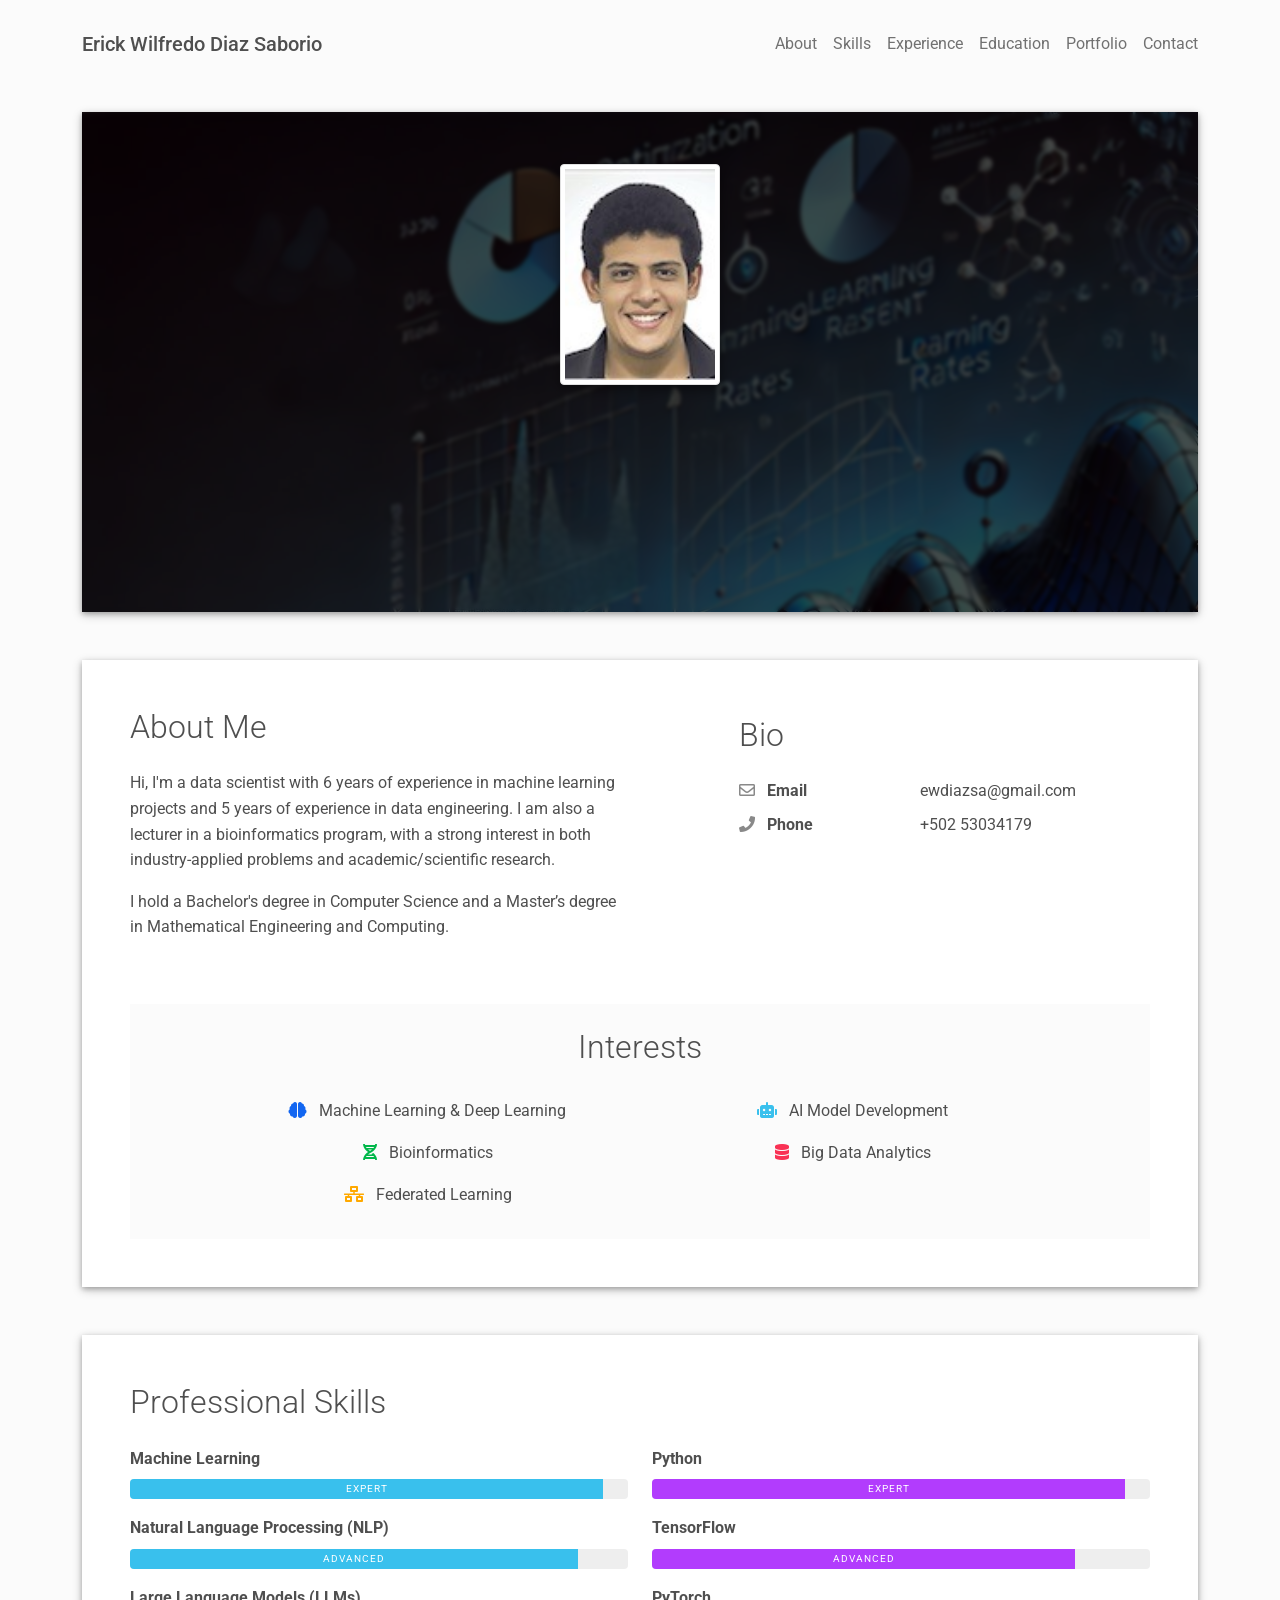
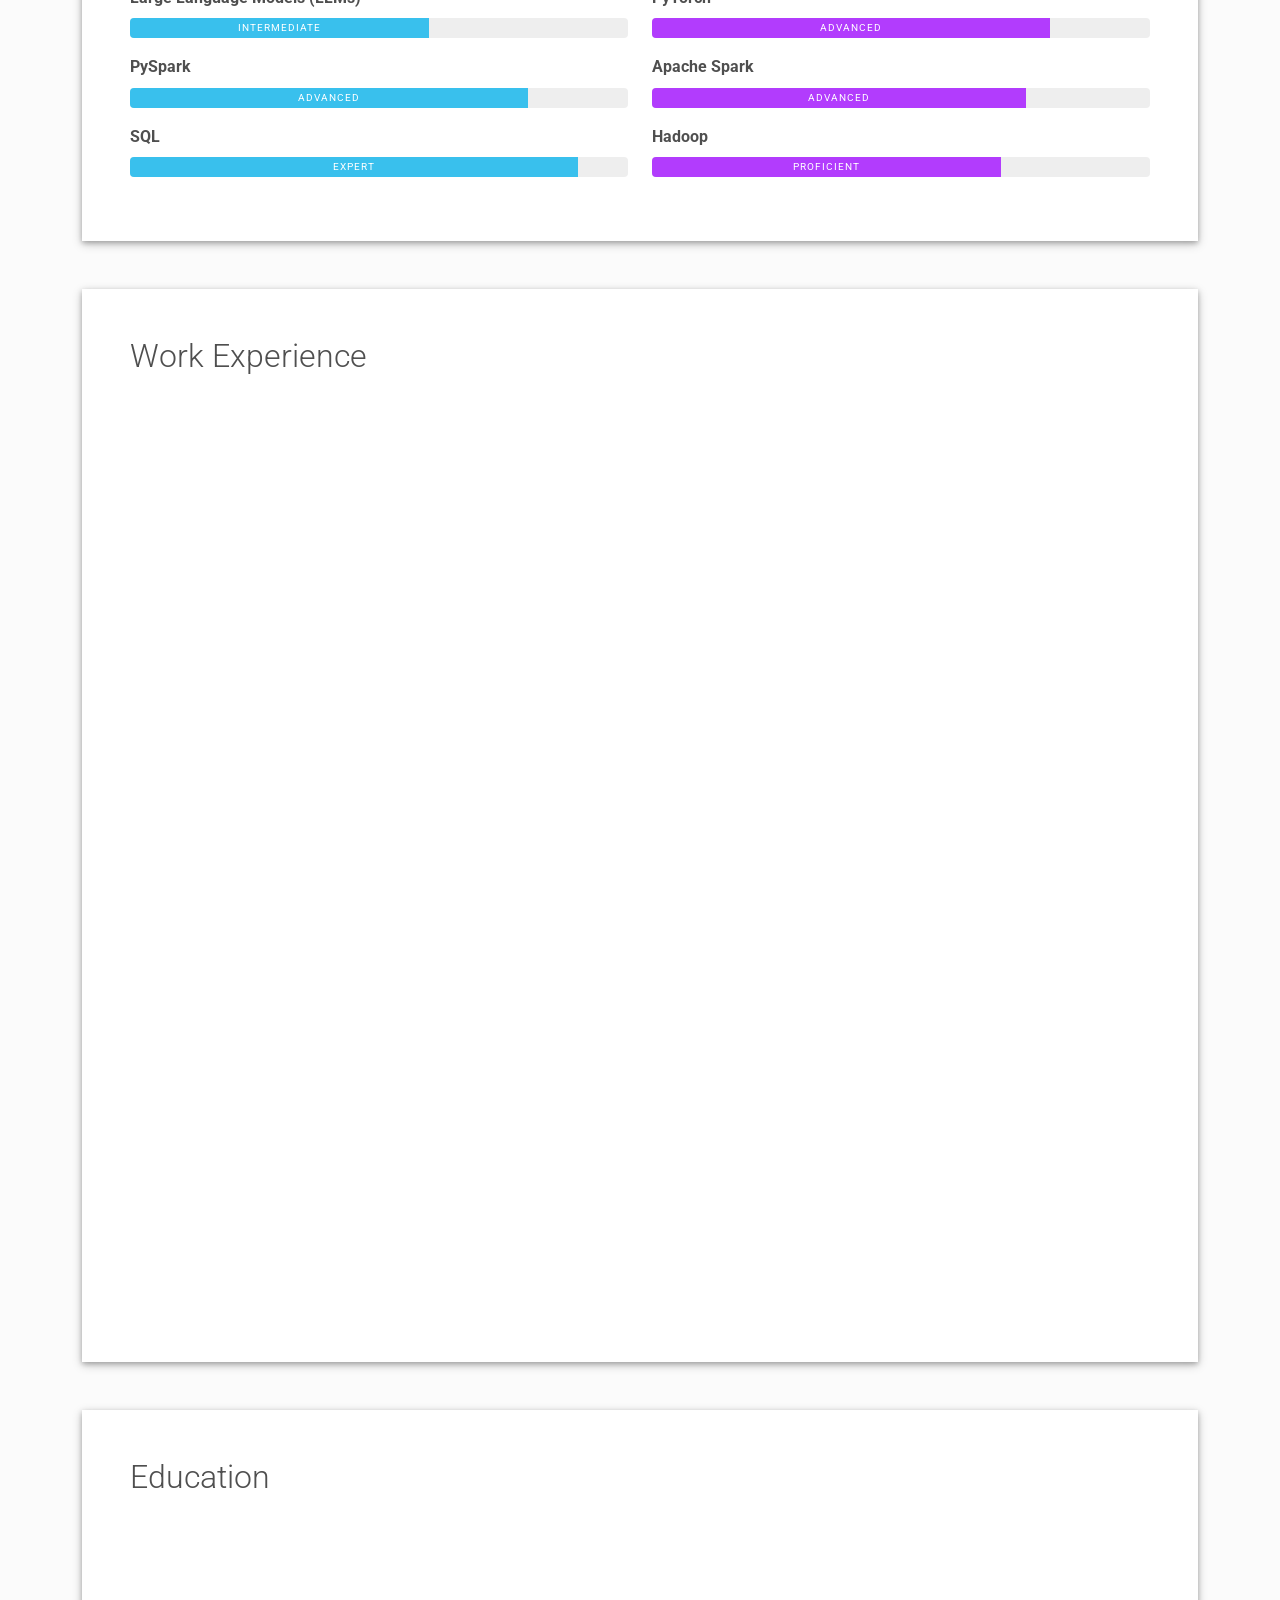
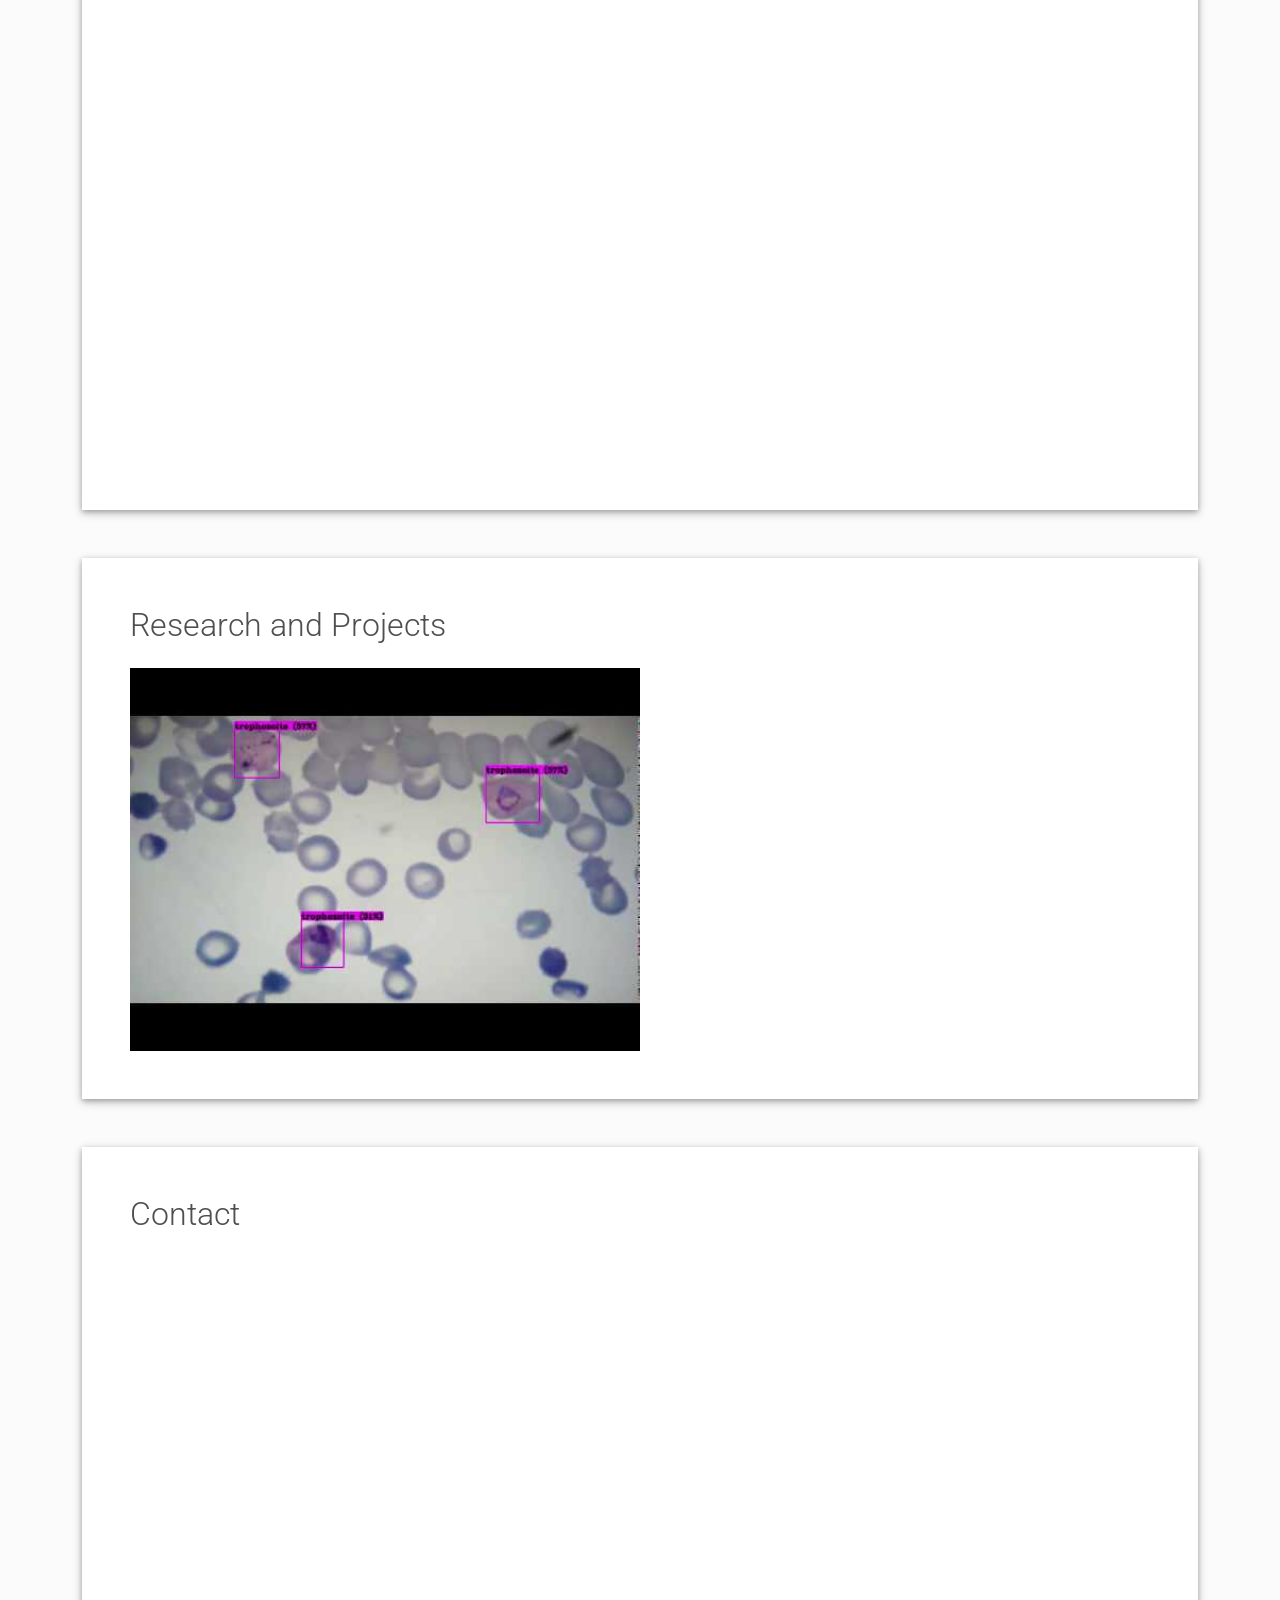
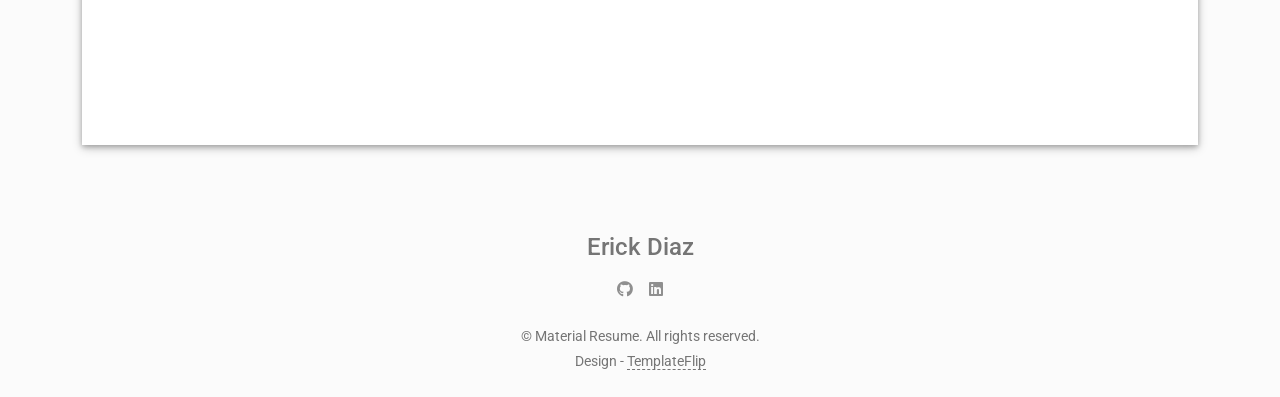
==== commit 12f70cd9: "updated experience" ====
--- a/index.html
+++ b/index.html
@@ -245,11 +245,11 @@
           </div>
           <div class="timeline-card timeline-card-info" data-aos="fade-in" data-aos-delay="200">
               <div class="timeline-head px-4 pt-3">
-                  <div class="h5">Bioinformatics Software Development Basics Lecturer <span class="text-muted h6">at Universidad San Carlos, Escuela de Postgrado Ingenieria</span></div>
-              </div>
-              <div class="timeline-body px-4 pb-4">
-                  <div class="text-muted text-small mb-3">Feb 2023 - Present</div>
-                  <div>Lecturing on bioinformatics software development basics.</div>
+                  <div class="h5">Lecturer & Researcher <span class="text-muted h6">at Universidad San Carlos, Escuela de Ciencias Físicas y Matemáticas</span></div>
+              </div>
+              <div class="timeline-body px-4 pb-4">
+                  <div class="text-muted text-small mb-3">Jan 2025 - Present</div>
+                  <!-- <div>Lecturing on bioinformatics software development basics.</div> -->
               </div>
           </div>
           <div class="timeline-card timeline-card-info" data-aos="fade-in" data-aos-delay="400">
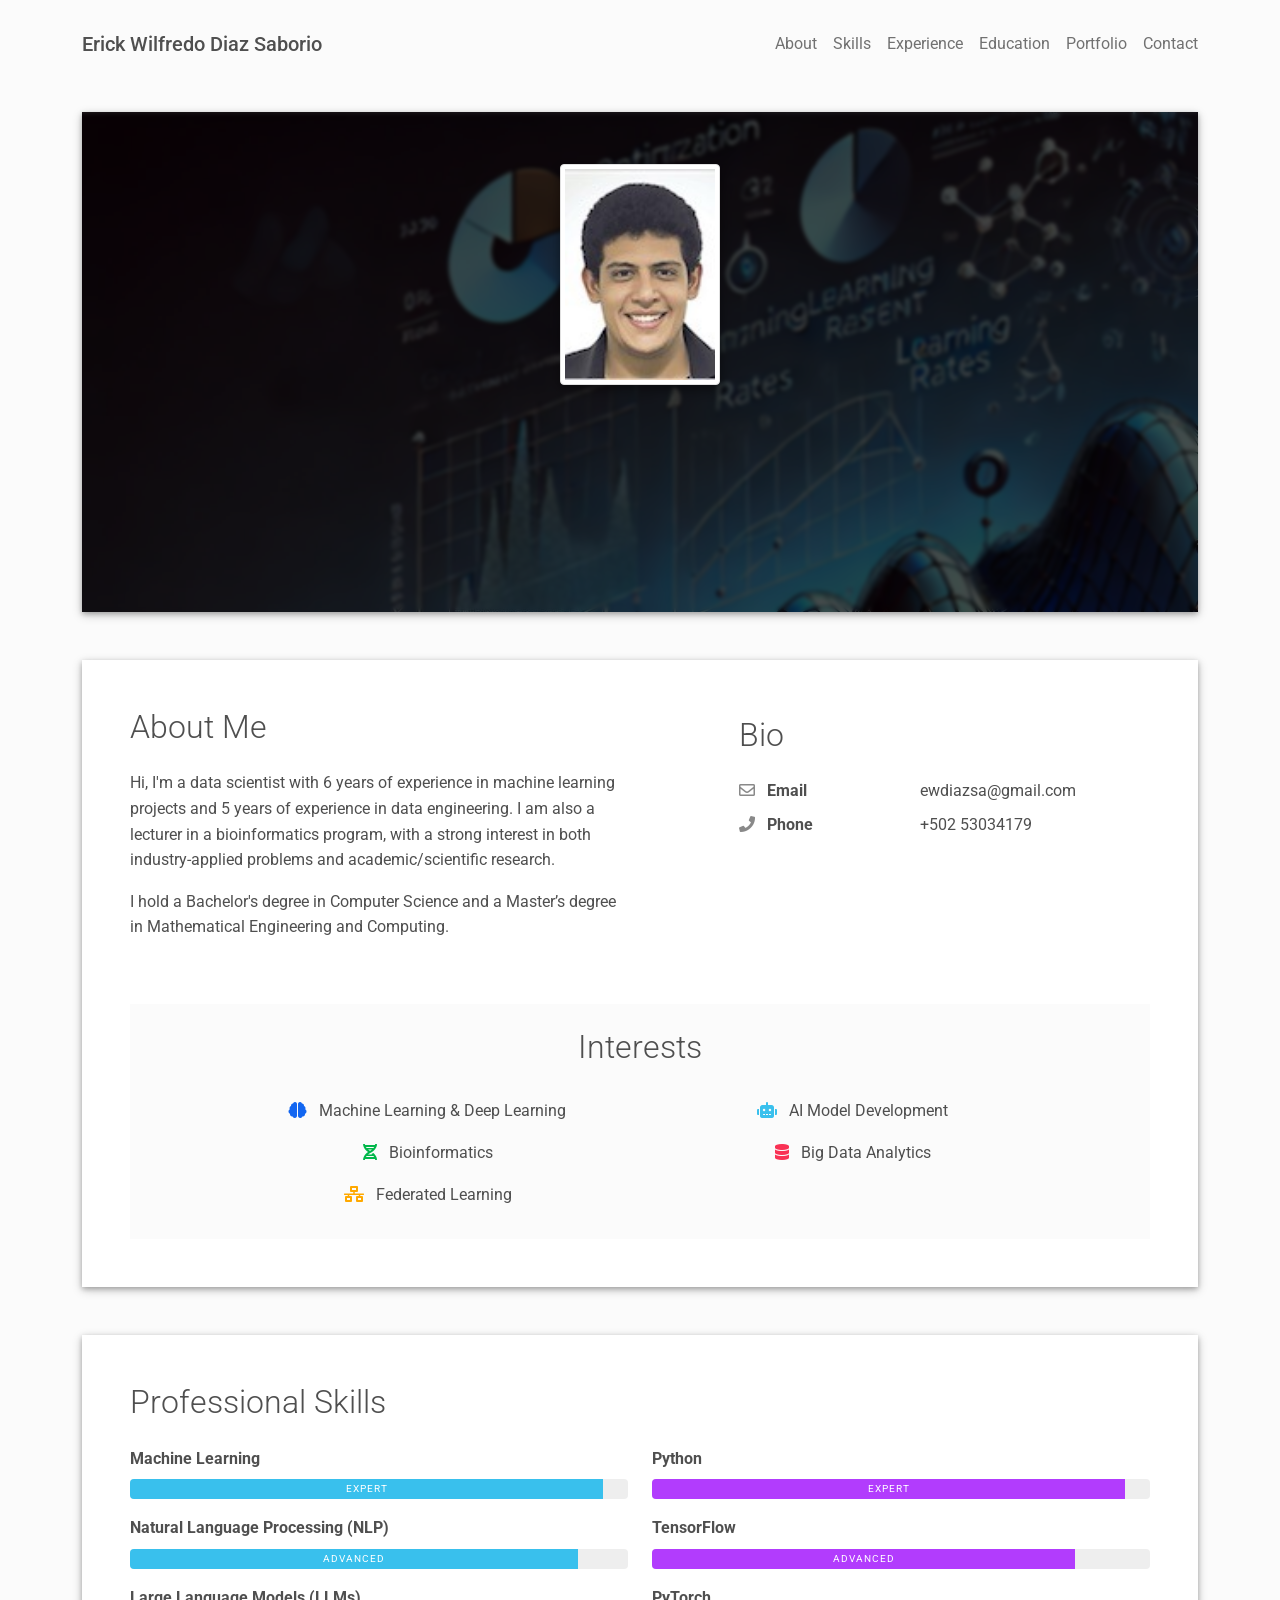
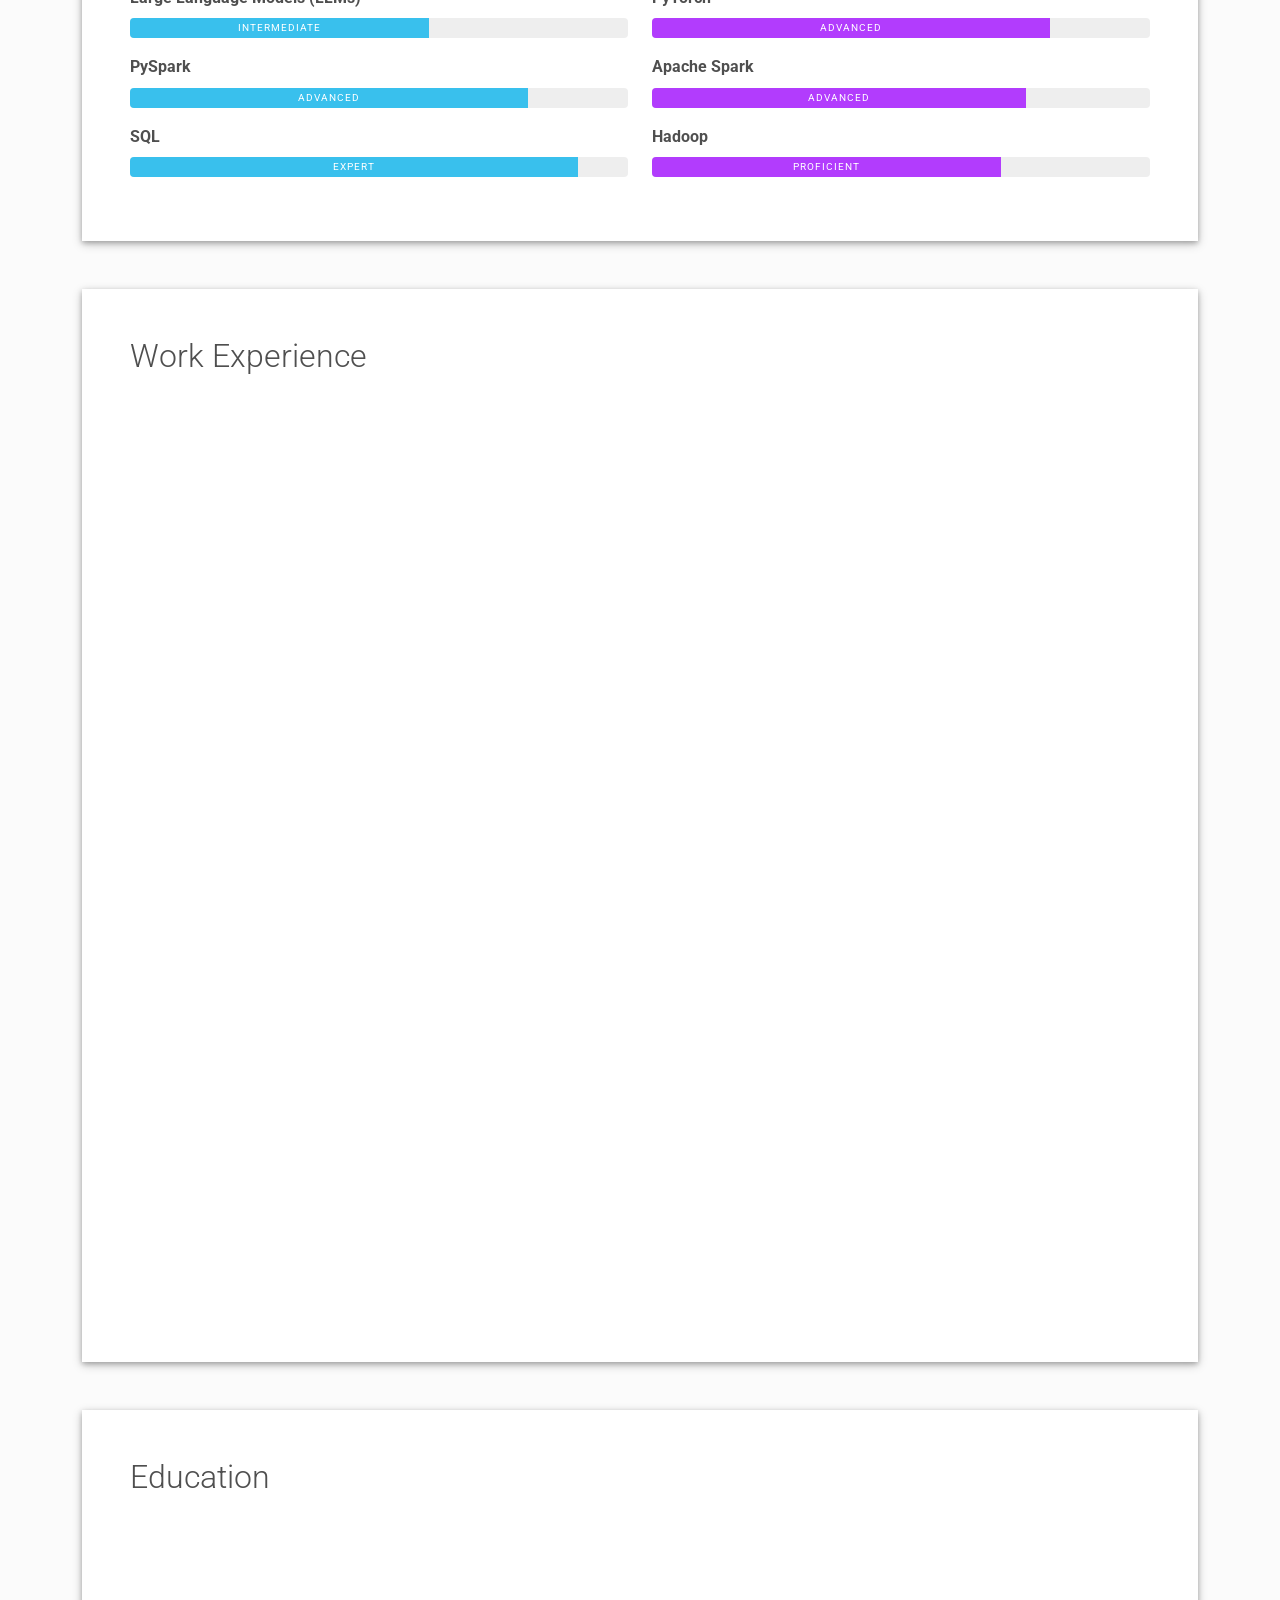
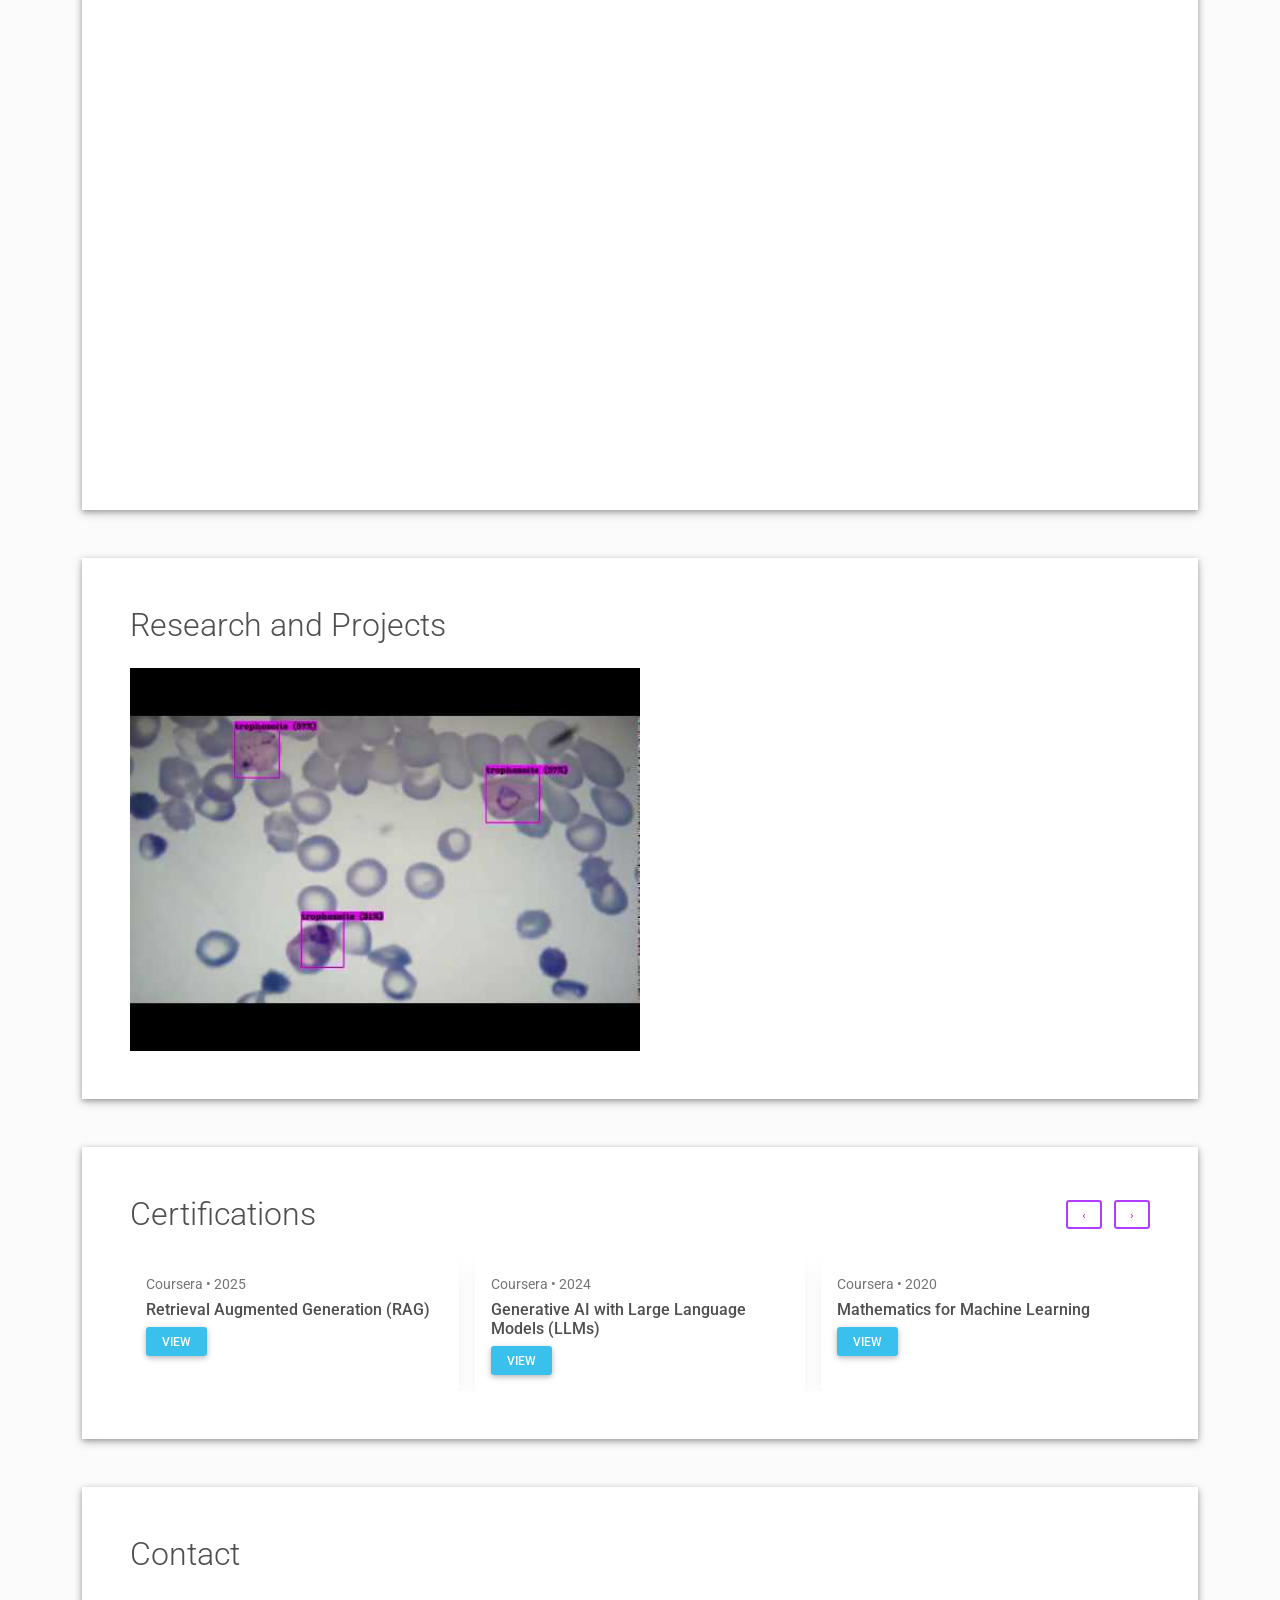
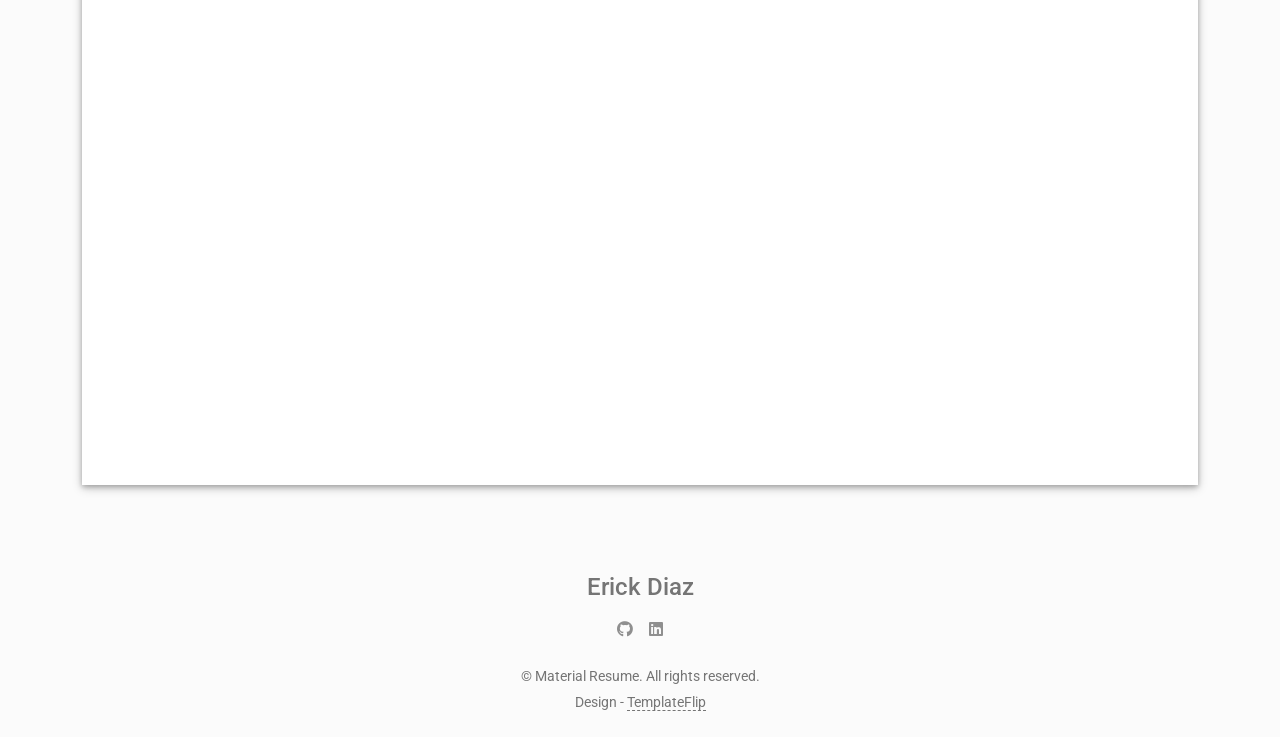
==== commit fe3a9c6e: "certificados" ====
--- a/index.html
+++ b/index.html
@@ -10,6 +10,27 @@
 
     gtag('config', 'G-QKCN48DN54');
     </script>
+<script>
+  document.addEventListener('DOMContentLoaded', function () {
+    const certModal = document.getElementById('certModal');
+    const certImage = document.getElementById('certImage');
+
+    certModal.addEventListener('show.bs.modal', function (event) {
+      const button = event.relatedTarget;
+      if (!button) return;
+      const imgSrc = button.getAttribute('data-cert');
+      if (imgSrc) {
+        certImage.src = imgSrc;
+        certImage.alt = button.previousElementSibling?.innerText || "Certificate";
+      }
+    });
+
+    // Limpia el src al cerrar (para evitar parpadeo)
+    certModal.addEventListener('hidden.bs.modal', function () {
+      certImage.src = "";
+    });
+  });
+</script>
     <meta charset="UTF-8">
     <meta http-equiv="X-UA-Compatible" content="IE=edge">
     <meta name="viewport" content="width=device-width, initial-scale=1">
@@ -366,6 +387,157 @@
   </div>
   </div>
 
+<!-- ===================== CERTIFICATIONS (Carousel with Modal) ===================== -->
+<div class="shadow-1-strong bg-white my-5 p-5" id="certifications">
+  <div class="certs-section">
+    <div class="d-flex align-items-center justify-content-between">
+      <h2 class="h2 fw-light mb-4">Certifications</h2>
+      <div class="mb-4">
+        <button class="btn btn-sm btn-outline-secondary me-2" data-mdb-target="#certCarousel" data-mdb-slide="prev" aria-label="Previous">‹</button>
+        <button class="btn btn-sm btn-outline-secondary" data-mdb-target="#certCarousel" data-mdb-slide="next" aria-label="Next">›</button>
+      </div>
+    </div>
+
+    <div id="certCarousel" class="carousel slide" data-mdb-ride="carousel" data-mdb-interval="0">
+      <div class="carousel-inner">
+
+        <!-- Slide 1 -->
+        <div class="carousel-item active">
+          <div class="row g-3">
+
+            <div class="col-12 col-md-4">
+              <div class="card h-100">
+                <div class="card-body">
+                  <div class="text-muted small mb-1">Coursera • 2025</div>
+                  <h6 class="card-title mb-2">Retrieval Augmented Generation (RAG)</h6>
+                  <button class="btn btn-sm btn-info" data-mdb-toggle="modal" data-mdb-target="#certModal" data-cert="images/certs/rag.png">View</button>
+                </div>
+              </div>
+            </div>
+
+            <div class="col-12 col-md-4">
+              <div class="card h-100">
+                <div class="card-body">
+                  <div class="text-muted small mb-1">Coursera • 2024</div>
+                  <h6 class="card-title mb-2">Generative AI with Large Language Models (LLMs)</h6>
+                  <button class="btn btn-sm btn-info" data-mdb-toggle="modal" data-mdb-target="#certModal" data-cert="images/certs/llm.png">View</button>
+                </div>
+              </div>
+            </div>
+
+            <div class="col-12 col-md-4">
+              <div class="card h-100">
+                <div class="card-body">
+                  <div class="text-muted small mb-1">Coursera • 2020</div>
+                  <h6 class="card-title mb-2">Mathematics for Machine Learning</h6>
+                  <button class="btn btn-sm btn-info" data-mdb-toggle="modal" data-mdb-target="#certModal" data-cert="images/certs/math_ml.png">View</button>
+                </div>
+              </div>
+            </div>
+
+          </div>
+        </div>
+
+
+
+        <div class="carousel-item">
+          <div class="row g-3">
+
+            <div class="col-12 col-md-4">
+              <div class="card h-100">
+                <div class="card-body">
+                  <div class="text-muted small mb-1">Coursera • 2020</div>
+                  <h6 class="card-title mb-2">Fundamentals of Reinforcement Learning</h6>
+                  <button class="btn btn-sm btn-info" data-mdb-toggle="modal" data-mdb-target="#certModal" data-cert="images/certs/intro_rl.png">View</button>
+                </div>
+              </div>
+            </div>
+
+            <div class="col-12 col-md-4">
+              <div class="card h-100">
+                <div class="card-body">
+                  <div class="text-muted small mb-1">Udacity • 2019</div>
+                  <h6 class="card-title mb-2">Secure & Private AI Challenge Scholarship</h6>
+                </div>
+              </div>
+            </div>
+
+            <div class="col-12 col-md-4">
+              <div class="card h-100">
+                <div class="card-body">
+                  <div class="text-muted small mb-1">Coursera • 2019</div>
+                  <h6 class="card-title mb-2">Intro to TensorFlow for AI, ML & DL</h6>
+                  <button class="btn btn-sm btn-info" data-mdb-toggle="modal" data-mdb-target="#certModal" data-cert="images/certs/intro_tf_ai.png">View</button>
+                </div>
+              </div>
+            </div>
+
+
+
+          </div>
+        </div>
+
+
+        <!-- Slide 2 -->
+        <div class="carousel-item">
+          <div class="row g-3">       
+
+            <div class="col-12 col-md-4">
+              <div class="card h-100">
+                <div class="card-body">
+                  <div class="text-muted small mb-1">Coursera • 2019</div>
+                  <h6 class="card-title mb-2">Introduction to Probability and Data</h6>
+                  <button class="btn btn-sm btn-info" data-mdb-toggle="modal" data-mdb-target="#certModal" data-cert="images/certs/prob_data.png">View</button>
+                </div>
+              </div>
+            </div>
+
+            <div class="col-12 col-md-4">
+              <div class="card h-100">
+                <div class="card-body">
+                  <div class="text-muted small mb-1">Coursera • 2018</div>
+                  <h6 class="card-title mb-2">Machine Learning</h6>
+                  <button class="btn btn-sm btn-info" data-mdb-toggle="modal" data-mdb-target="#certModal" data-cert="images/certs/ml.png">View</button>
+                </div>
+              </div>
+            </div>
+
+            <div class="col-12 col-md-4">
+              <div class="card h-100">
+                <div class="card-body">
+                  <div class="text-muted small mb-1">Coursera • 2017</div>
+                  <h6 class="card-title mb-2">Neural Networks and Deep Learning</h6>
+                  <button class="btn btn-sm btn-info" data-mdb-toggle="modal" data-mdb-target="#certModal" data-cert="images/certs/nn_dl.png">View</button>
+                </div>
+              </div>
+            </div>
+
+          </div>
+        </div>
+
+        <!-- ... puedes continuar los demás slides igual -->
+      </div>
+    </div>
+  </div>
+</div>
+
+<!-- Modal -->
+<div class="modal fade" id="certModal" tabindex="-1" aria-labelledby="certModalLabel" aria-hidden="true">
+  <div class="modal-dialog modal-dialog-centered modal-lg">
+    <div class="modal-content">
+      <div class="modal-body text-center">
+        <img id="certImage" src="" alt="Certificate" class="img-fluid rounded shadow-sm">
+      </div>
+    </div>
+  </div>
+</div>
+<!-- =================== END CERTIFICATIONS (Carousel with Modal) =================== -->
+
+
+
+
+
+
 <div class="shadow-1-strong bg-white my-5 p-5" id="contact">
     <div class="contant-section" >
         <h2 class="h2 fw-light text mb-4">Contact</h2>
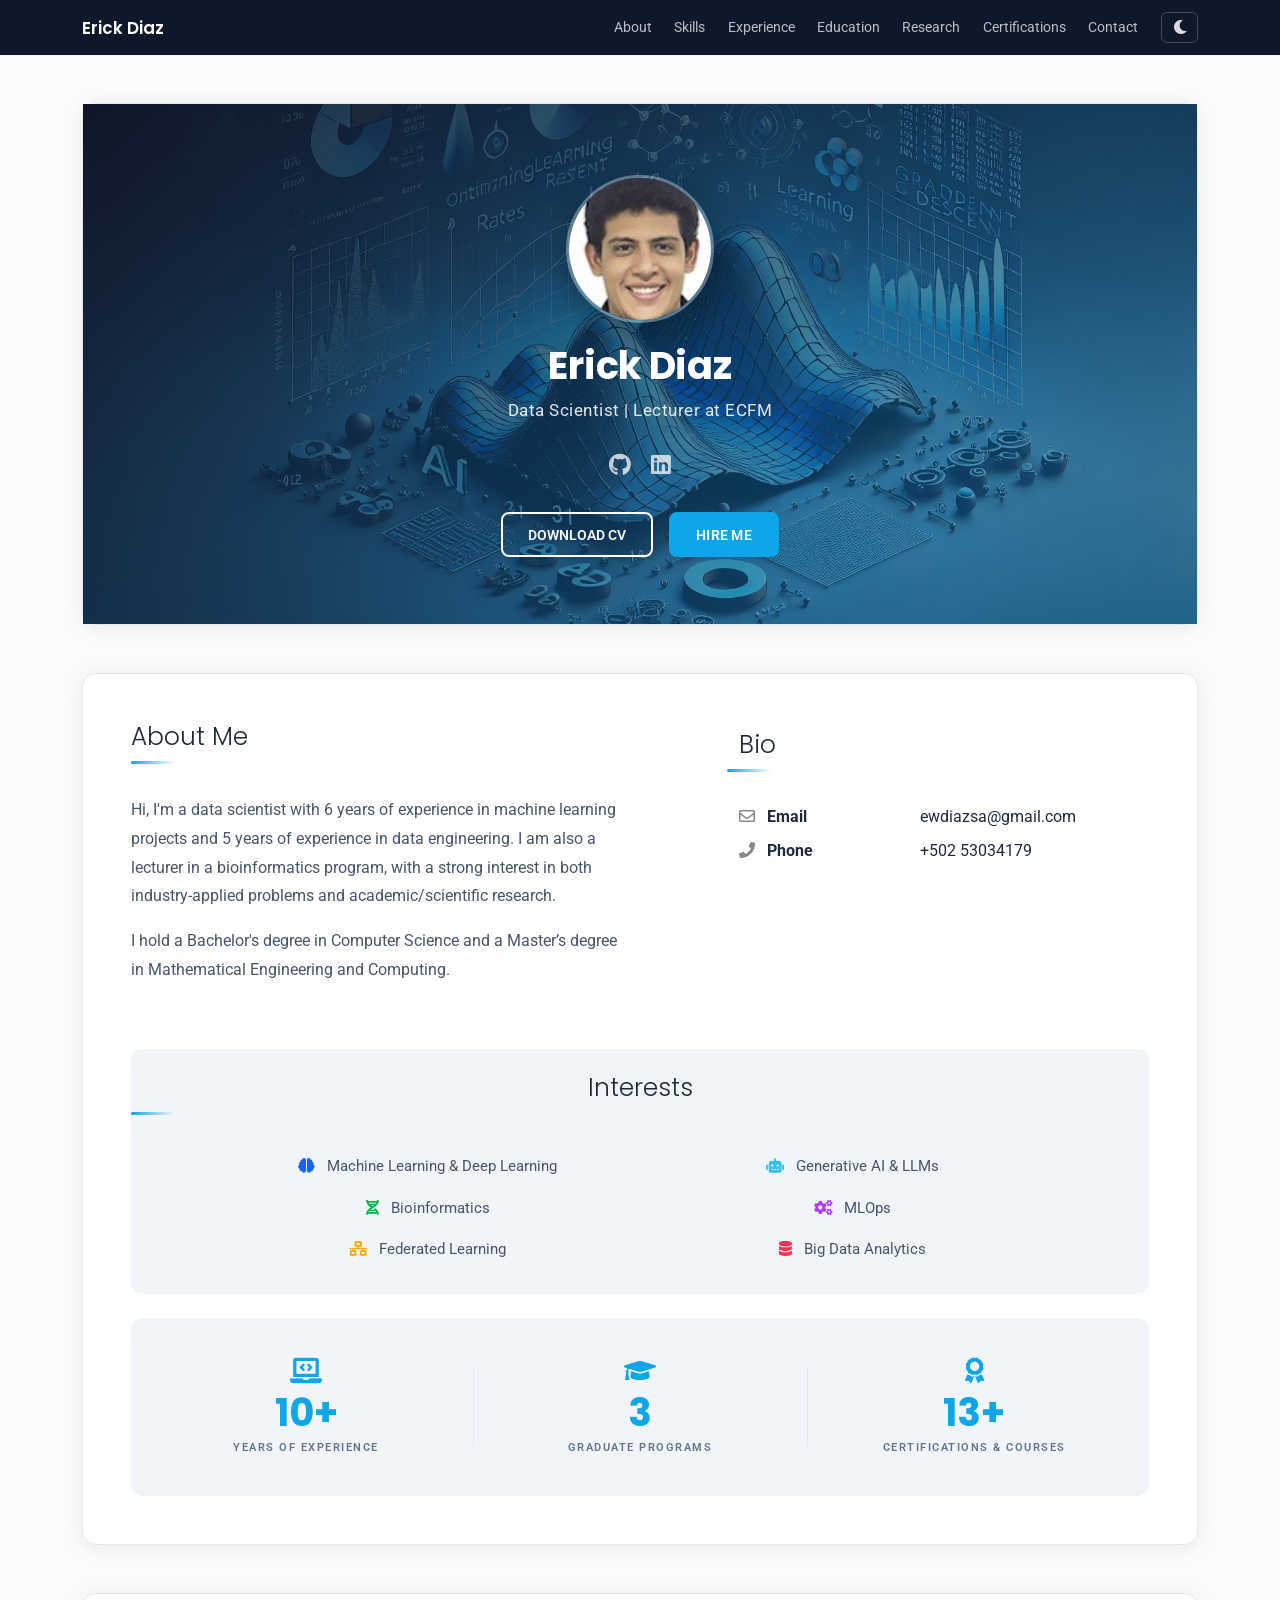
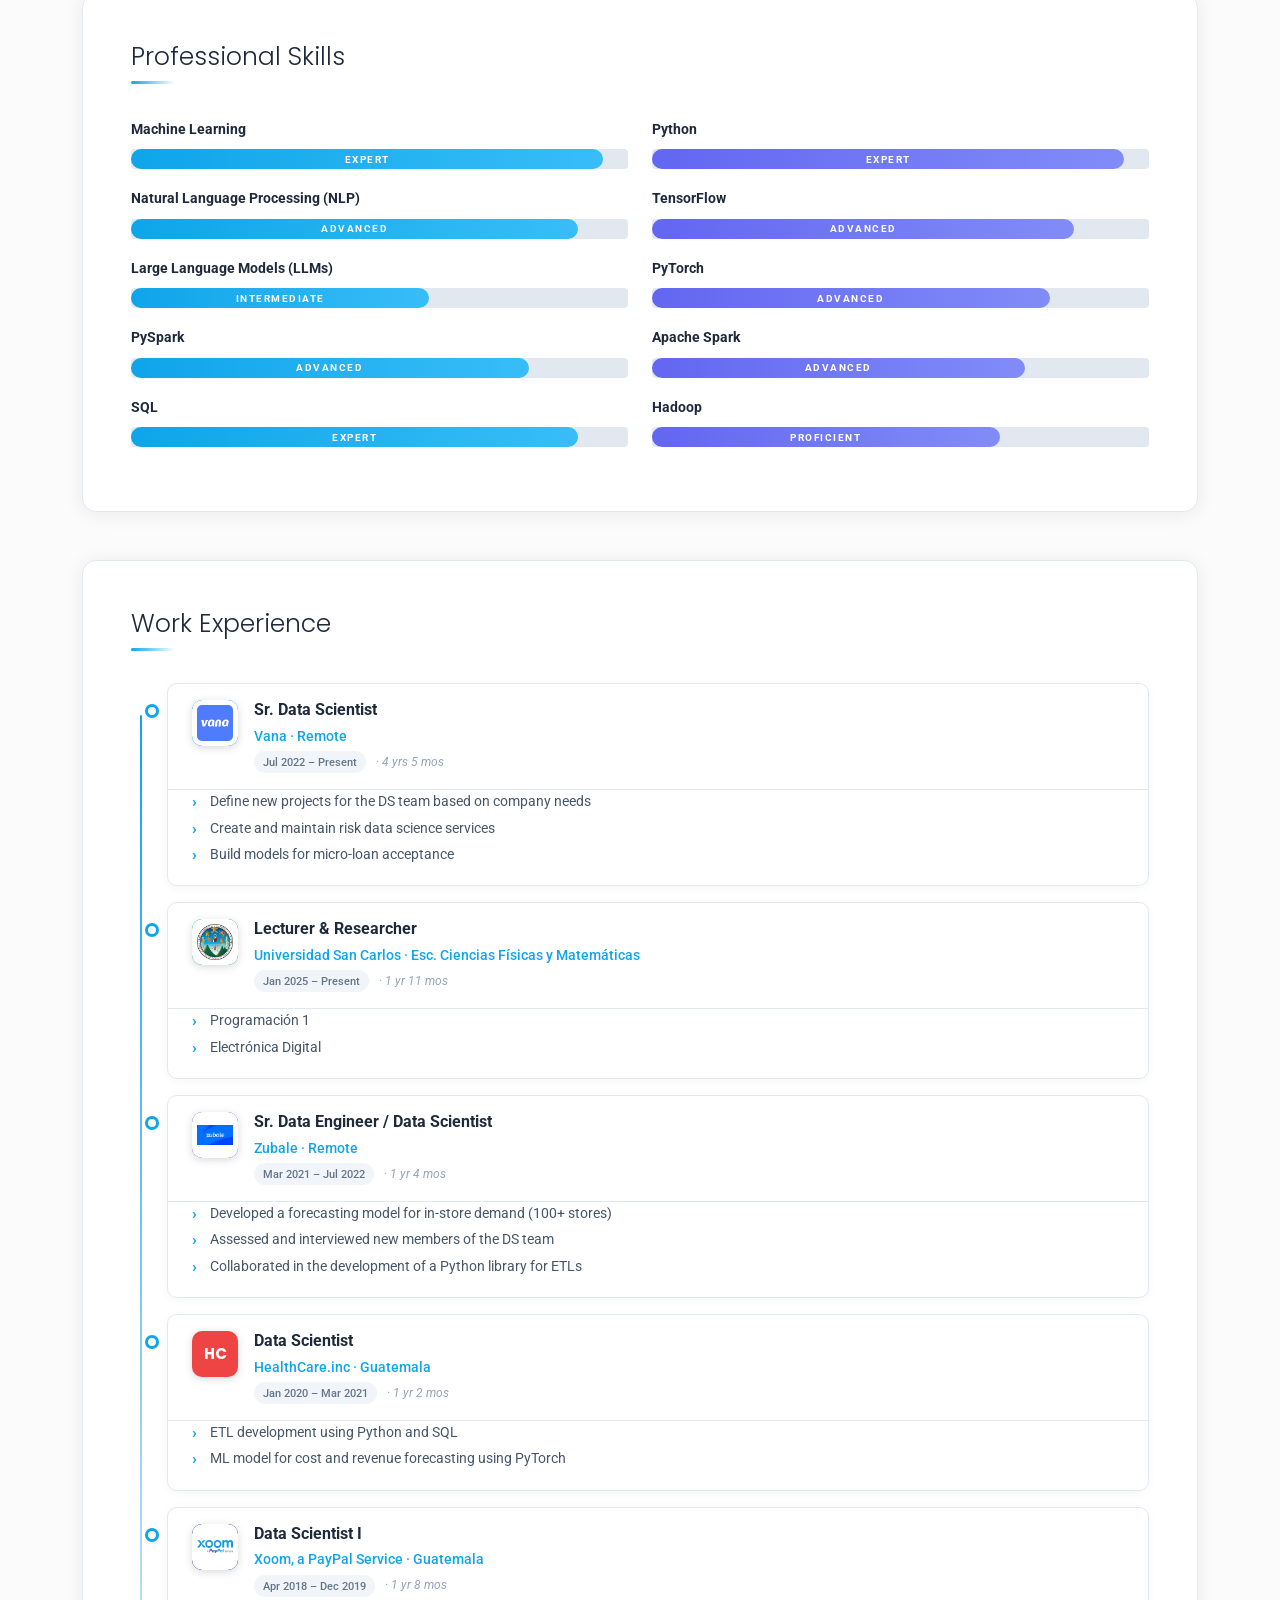
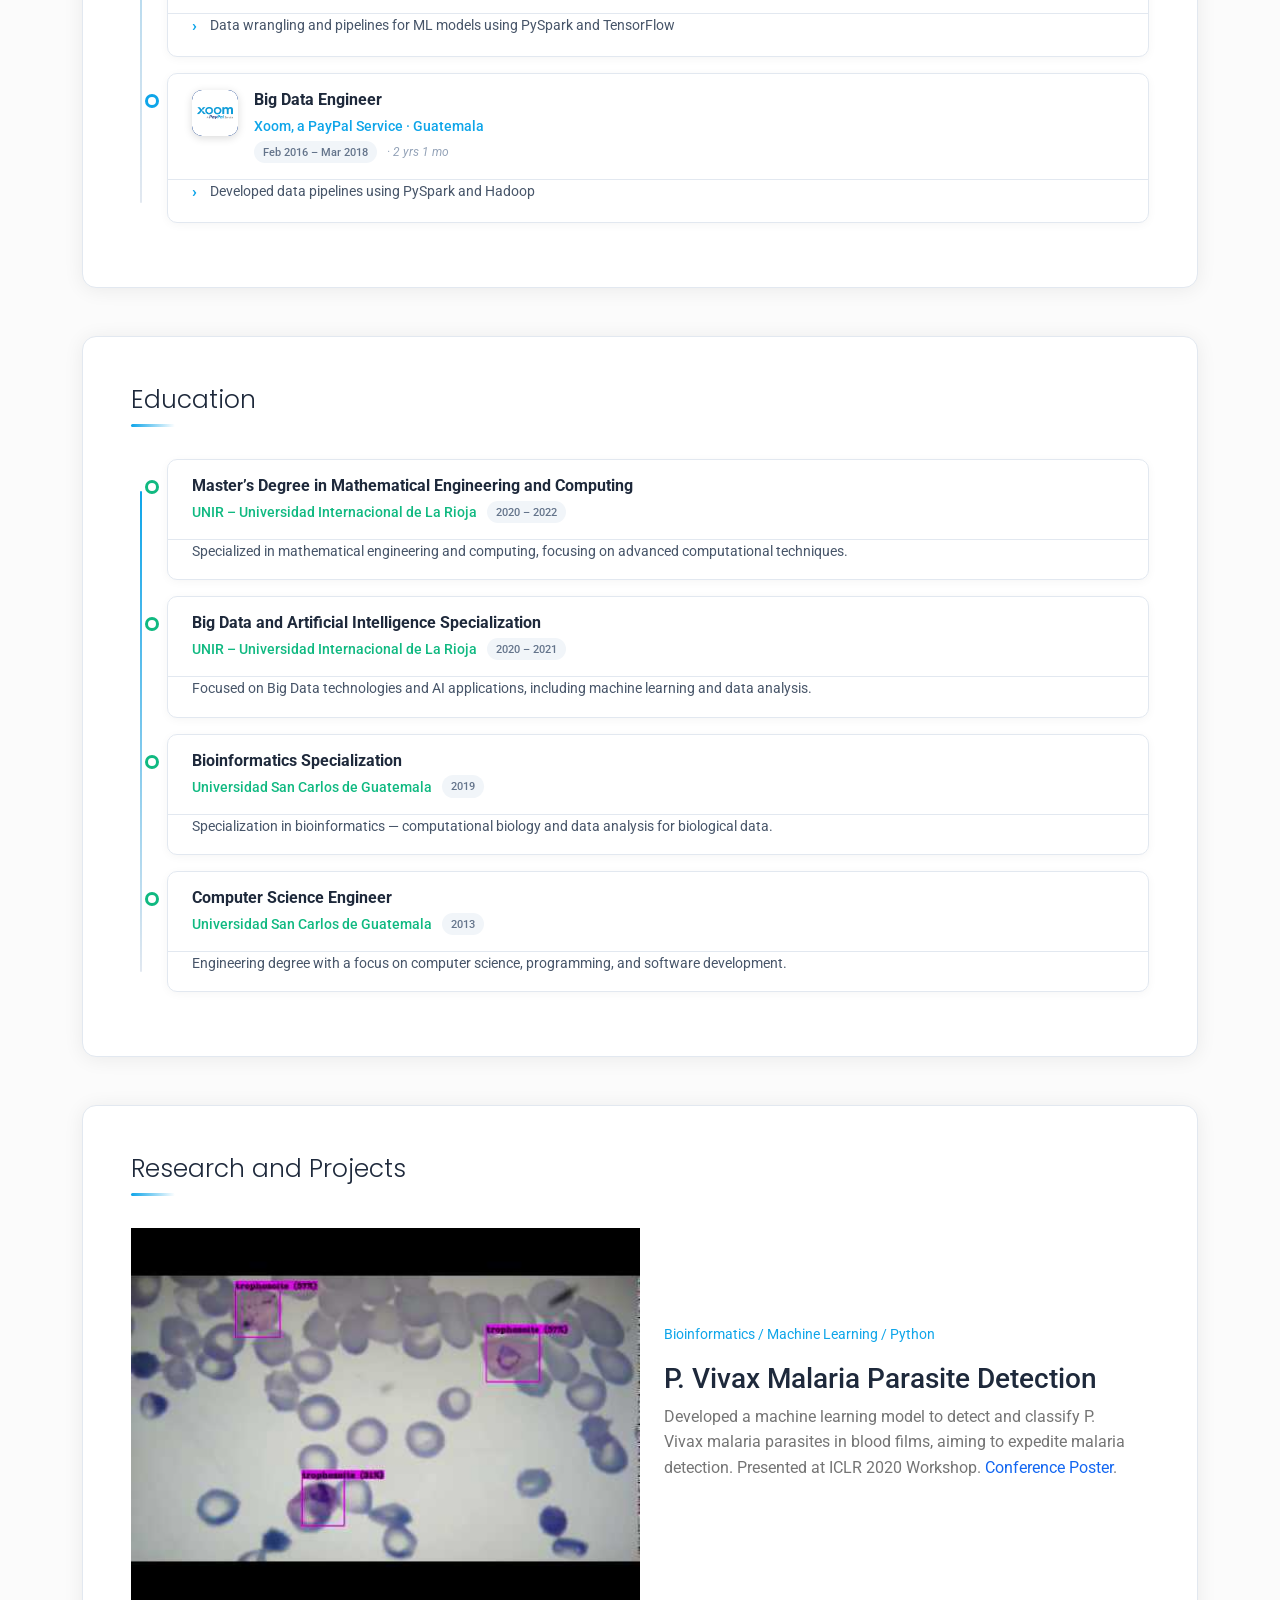
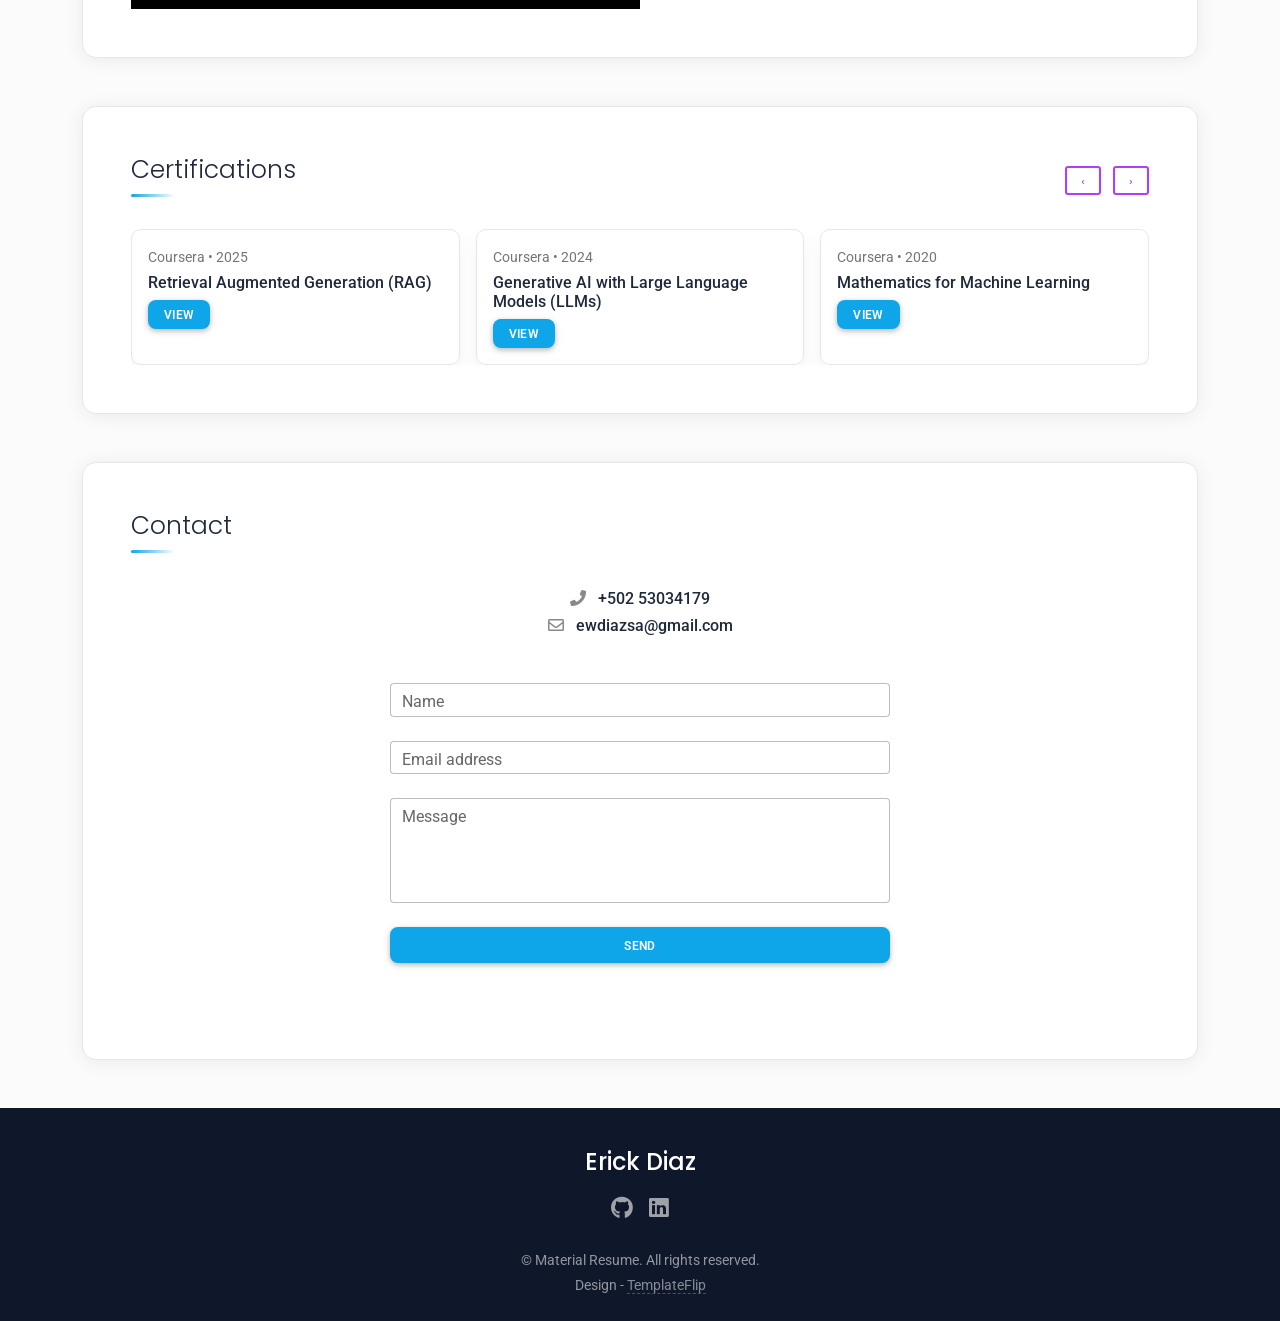
==== commit d7314b08: "refactor: modernize portfolio site + web CV + LaTeX build script - Rewrote css/main.css with modern " ====
--- a/index.html
+++ b/index.html
@@ -55,27 +55,30 @@
     </noscript>
   </head>
   <body class="bg-light" id="top">
-    <header class="d-print-none">
-      <div class="container text-center text-lg-left">
-        <div class="pt-4 clearfix">
-          <h1 class="site-title mb-0">Erick Wilfredo Diaz Saborio</h1>
-          <div class="site-nav"> 
+    <header class="navbar-main d-print-none">
+      <div class="container">
+        <h1 class="site-title mb-0">Erick Diaz</h1>
+        <div class="nav-right">
+          <div class="site-nav" id="siteNav">
             <nav role="navigation">
-              <ul class="nav justify-content-center">
-                <li class="nav-item"><a class="nav-link" href="#about" title="About"><span class="menu-title">About</span></a>
-                </li>
-                <li class="nav-item"><a class="nav-link" href="#skills" title="Skills"><span class="menu-title">Skills</span></a>
-                </li>
-                <li class="nav-item"><a class="nav-link" href="#experience" title="Experience"><span class="menu-title">Experience</span></a>
-                </li>
-                <li class="nav-item"><a class="nav-link" href="#education" title="Education"><span class="menu-title">Education</span></a>
-                </li>
-                <li class="nav-item"><a class="nav-link" href="#portfolio" title="Research and Projects"><span class="menu-title">Portfolio</span></a>
-                </li>
-                <li class="nav-item"><a class="nav-link" href="#contact" title="Contact"><span class="menu-title">Contact</span></a>
-                </li>
+              <ul class="nav">
+                <li class="nav-item"><a class="nav-link" href="#about" title="About">About</a></li>
+                <li class="nav-item"><a class="nav-link" href="#skills" title="Skills">Skills</a></li>
+                <li class="nav-item"><a class="nav-link" href="#experience" title="Experience">Experience</a></li>
+                <li class="nav-item"><a class="nav-link" href="#education" title="Education">Education</a></li>
+                <li class="nav-item"><a class="nav-link" href="#portfolio" title="Research">Research</a></li>
+                <li class="nav-item"><a class="nav-link" href="#certifications" title="Certifications">Certifications</a></li>
+                <li class="nav-item"><a class="nav-link" href="#contact" title="Contact">Contact</a></li>
               </ul>
             </nav>
+          </div>
+          <div class="nav-actions">
+            <button class="dark-toggle" id="darkToggle" aria-label="Toggle dark mode" title="Switch to dark mode">
+              <i class="fas fa-moon"></i>
+            </button>
+            <button class="navbar-toggle-btn d-lg-none" id="navToggle" aria-label="Toggle navigation">
+              <i class="fas fa-bars"></i>
+            </button>
           </div>
         </div>
       </div>
@@ -84,15 +87,15 @@
       <div class="container">
 <div class="resume-container">
   <div class="shadow-1-strong bg-white my-5" id="intro">
-    <div class="bg-info text-white">
+    <div class="hero-section text-white">
       <div class="cover bg-image"><img src="images/header-background.webp"/>
-        <div class="mask" style="background-color: rgba(0, 0, 0, 0.7);backdrop-filter: blur(2px);">
+        <div class="hero-overlay">
           <div class="text-center p-5">
-            <div class="avatar p-1"><img class="img-thumbnail shadow-2-strong" src="images/profile.jpeg" width="160" height="160"/></div>
+            <div class="avatar p-1"><img class="profile-img" src="images/profile.jpeg" width="160" height="160" alt="Erick Diaz"/></div>
             <div class="header-bio mt-3">
               <div data-aos="zoom-in" data-aos-delay="0">
                 <h2 class="h1">Erick Diaz</h2>
-                <p>Data Scientist | ML Engineer</p>
+                <p>Data Scientist | Lecturer at ECFM</p>
               </div>
               <div class="header-social mb-3 d-print-none" data-aos="zoom-in" data-aos-delay="200">
                 <nav role="navigation">
@@ -154,7 +157,7 @@
                           <div class="col-md-6">
                               <ul class="list-group list-group-flush">
                                   <li class="list-group-item bg-transparent border-0">
-                                      <i class="fas fa-brain text-primary me-2"></i> Machine Learning & Deep Learning
+                                      <i class="fas fa-brain text-primary me-2"></i> Machine Learning &amp; Deep Learning
                                   </li>
                                   <li class="list-group-item bg-transparent border-0">
                                       <i class="fas fa-dna text-success me-2"></i> Bioinformatics
@@ -167,7 +170,10 @@
                           <div class="col-md-6">
                               <ul class="list-group list-group-flush">
                                   <li class="list-group-item bg-transparent border-0">
-                                      <i class="fas fa-robot text-info me-2"></i> AI Model Development
+                                      <i class="fas fa-robot text-info me-2"></i> Generative AI &amp; LLMs
+                                  </li>
+                                  <li class="list-group-item bg-transparent border-0">
+                                      <i class="fas fa-cogs text-secondary me-2"></i> MLOps
                                   </li>
                                   <li class="list-group-item bg-transparent border-0">
                                       <i class="fas fa-database text-danger me-2"></i> Big Data Analytics
@@ -179,10 +185,29 @@
               </div>
           </div>
       </div>
-  </div>
-  
-  
-  
+
+      <!-- Stats Section -->
+      <div class="stats-section mt-4">
+        <div class="row g-0">
+          <div class="col-4 stat-item">
+            <i class="fas fa-laptop-code stat-icon"></i>
+            <div class="stat-number" data-target="10" data-suffix="+">0</div>
+            <div class="stat-label">Years of Experience</div>
+          </div>
+          <div class="col-4 stat-item">
+            <i class="fas fa-graduation-cap stat-icon"></i>
+            <div class="stat-number" data-target="3" data-suffix="">0</div>
+            <div class="stat-label">Graduate Programs</div>
+          </div>
+          <div class="col-4 stat-item">
+            <i class="fas fa-award stat-icon"></i>
+            <div class="stat-number" data-target="13" data-suffix="+">0</div>
+            <div class="stat-label">Certifications &amp; Courses</div>
+          </div>
+        </div>
+      </div>
+
+  </div>
   </div>
   <div class="shadow-1-strong bg-white my-5 p-5" id="skills">
     <div class="skills-section">
@@ -251,120 +276,228 @@
     <div class="work-experience-section">
       <h2 class="h2 fw-light mb-4">Work Experience</h2>
       <div class="timeline">
-          <div class="timeline-card timeline-card-info" data-aos="fade-in" data-aos-delay="0">
-              <div class="timeline-head px-4 pt-3">
-                  <div class="h5">Sr. Data Scientist <span class="text-muted h6">at Vana | Remote</span></div>
-              </div>
-              <div class="timeline-body px-4 pb-4">
-                  <div class="text-muted text-small mb-3">Jul 2022 - Present</div>
-                  <div>
-                      - Define new projects for the DS team based on company needs<br>
-                      - Create and maintain risk data science services<br>
-                      - Create models for micro-loan acceptance
-                  </div>
-              </div>
-          </div>
-          <div class="timeline-card timeline-card-info" data-aos="fade-in" data-aos-delay="200">
-              <div class="timeline-head px-4 pt-3">
-                  <div class="h5">Lecturer & Researcher <span class="text-muted h6">at Universidad San Carlos, Escuela de Ciencias Físicas y Matemáticas</span></div>
-              </div>
-              <div class="timeline-body px-4 pb-4">
-                  <div class="text-muted text-small mb-3">Jan 2025 - Present</div>
-                  <!-- <div>Lecturing on bioinformatics software development basics.</div> -->
-              </div>
-          </div>
-          <div class="timeline-card timeline-card-info" data-aos="fade-in" data-aos-delay="400">
-              <div class="timeline-head px-4 pt-3">
-                  <div class="h5">Sr. Data Engineer/Data Scientist <span class="text-muted h6">at Zubale | Remote</span></div>
-              </div>
-              <div class="timeline-body px-4 pb-4">
-                  <div class="text-muted text-small mb-3">Mar 2021 - Jul 2022</div>
-                  <div>
-                      - Developed a forecasting model for in-store demand (100+ Stores)<br>
-                      - Assessed and interviewed new members of the DS team<br>
-                      - Collaborated in the development of a Python library for ETLs
-                  </div>
-              </div>
-          </div>
-          <div class="timeline-card timeline-card-info" data-aos="fade-in" data-aos-delay="600">
-              <div class="timeline-head px-4 pt-3">
-                  <div class="h5">Data Scientist <span class="text-muted h6">at HealthCare.inc | Guatemala</span></div>
-              </div>
-              <div class="timeline-body px-4 pb-4">
-                  <div class="text-muted text-small mb-3">Jan 2020 - Mar 2021</div>
-                  <div>
-                      - Worked on ETL development using Python and SQL<br>
-                      - Created a machine learning model for cost and revenue forecast using PyTorch
-                  </div>
-              </div>
-          </div>
-          <div class="timeline-card timeline-card-info" data-aos="fade-in" data-aos-delay="800">
-              <div class="timeline-head px-4 pt-3">
-                  <div class="h5">Data Scientist 1 <span class="text-muted h6">at Xoom, a PayPal Service | Guatemala</span></div>
-              </div>
-              <div class="timeline-body px-4 pb-4">
-                  <div class="text-muted text-small mb-3">Apr 2018 - Dec 2019</div>
-                  <div>
-                      - Data wrangling and data pipelines for machine learning models using PySpark and TensorFlow
-                  </div>
-              </div>
-          </div>
-          <div class="timeline-card timeline-card-info" data-aos="fade-in" data-aos-delay="1000">
-              <div class="timeline-head px-4 pt-3">
-                  <div class="h5">Big Data Engineer <span class="text-muted h6">at Xoom, a PayPal Service | Guatemala</span></div>
-              </div>
-              <div class="timeline-body px-4 pb-4">
-                  <div class="text-muted text-small mb-3">Feb 2016 - Mar 2018</div>
-                  <div>
-                      - Developed data pipelines using PySpark and Hadoop
-                  </div>
-              </div>
-          </div>
-      </div>
-  </div>
+
+        <div class="timeline-card timeline-card-info" data-aos="fade-in" data-aos-delay="0">
+          <div class="timeline-head px-4 pt-3 pb-3">
+            <div class="d-flex gap-3 align-items-start">
+              <div class="co-icon" style="--co: #0ea5e9">
+                <img class="co-img" src="images/logo_vana.png" alt="Vana" onerror="this.style.display='none'">
+                Va
+              </div>
+              <div class="flex-grow-1 min-w-0">
+                <div class="timeline-role">Sr. Data Scientist</div>
+                <div class="timeline-meta mt-1">
+                  <span class="timeline-company">Vana &middot; Remote</span>
+                </div>
+                <div class="timeline-meta mt-1">
+                  <span class="timeline-date">Jul 2022 – Present</span>
+                  <span class="elapsed-badge" data-start="2022-07" data-end="present"></span>
+                </div>
+              </div>
+            </div>
+          </div>
+          <div class="timeline-body px-4 pb-3">
+            <ul class="timeline-bullets">
+              <li>Define new projects for the DS team based on company needs</li>
+              <li>Create and maintain risk data science services</li>
+              <li>Build models for micro-loan acceptance</li>
+            </ul>
+          </div>
+        </div>
+
+        <div class="timeline-card timeline-card-info" data-aos="fade-in" data-aos-delay="150">
+          <div class="timeline-head px-4 pt-3 pb-3">
+            <div class="d-flex gap-3 align-items-start">
+              <div class="co-icon" style="--co: #10b981">
+                <img class="co-img" src="images/logo_usac.png" alt="USAC" onerror="this.style.display='none'">
+                US
+              </div>
+              <div class="flex-grow-1 min-w-0">
+                <div class="timeline-role">Lecturer &amp; Researcher</div>
+                <div class="timeline-meta mt-1">
+                  <span class="timeline-company">Universidad San Carlos &middot; Esc. Ciencias Físicas y Matemáticas</span>
+                </div>
+                <div class="timeline-meta mt-1">
+                  <span class="timeline-date">Jan 2025 – Present</span>
+                  <span class="elapsed-badge" data-start="2025-01" data-end="present"></span>
+                </div>
+              </div>
+            </div>
+          </div>
+          <div class="timeline-body px-4 pb-3">
+            <ul class="timeline-bullets">
+              <li>Programación 1</li>
+              <li>Electrónica Digital</li>
+            </ul>
+          </div>
+        </div>
+
+        <div class="timeline-card timeline-card-info" data-aos="fade-in" data-aos-delay="300">
+          <div class="timeline-head px-4 pt-3 pb-3">
+            <div class="d-flex gap-3 align-items-start">
+              <div class="co-icon" style="--co: #8b5cf6">
+                <img class="co-img" src="images/logo_zubale.png" alt="Zubale" onerror="this.style.display='none'">
+                Zu
+              </div>
+              <div class="flex-grow-1 min-w-0">
+                <div class="timeline-role">Sr. Data Engineer / Data Scientist</div>
+                <div class="timeline-meta mt-1">
+                  <span class="timeline-company">Zubale &middot; Remote</span>
+                </div>
+                <div class="timeline-meta mt-1">
+                  <span class="timeline-date">Mar 2021 – Jul 2022</span>
+                  <span class="elapsed-badge" data-start="2021-03" data-end="2022-07"></span>
+                </div>
+              </div>
+            </div>
+          </div>
+          <div class="timeline-body px-4 pb-3">
+            <ul class="timeline-bullets">
+              <li>Developed a forecasting model for in-store demand (100+ stores)</li>
+              <li>Assessed and interviewed new members of the DS team</li>
+              <li>Collaborated in the development of a Python library for ETLs</li>
+            </ul>
+          </div>
+        </div>
+
+        <div class="timeline-card timeline-card-info" data-aos="fade-in" data-aos-delay="450">
+          <div class="timeline-head px-4 pt-3 pb-3">
+            <div class="d-flex gap-3 align-items-start">
+              <div class="co-icon" style="--co: #ef4444">HC</div>
+              <div class="flex-grow-1 min-w-0">
+                <div class="timeline-role">Data Scientist</div>
+                <div class="timeline-meta mt-1">
+                  <span class="timeline-company">HealthCare.inc &middot; Guatemala</span>
+                </div>
+                <div class="timeline-meta mt-1">
+                  <span class="timeline-date">Jan 2020 – Mar 2021</span>
+                  <span class="elapsed-badge" data-start="2020-01" data-end="2021-03"></span>
+                </div>
+              </div>
+            </div>
+          </div>
+          <div class="timeline-body px-4 pb-3">
+            <ul class="timeline-bullets">
+              <li>ETL development using Python and SQL</li>
+              <li>ML model for cost and revenue forecasting using PyTorch</li>
+            </ul>
+          </div>
+        </div>
+
+        <div class="timeline-card timeline-card-info" data-aos="fade-in" data-aos-delay="600">
+          <div class="timeline-head px-4 pt-3 pb-3">
+            <div class="d-flex gap-3 align-items-start">
+              <div class="co-icon" style="--co: #003087">
+                <img class="co-img" src="images/logo_xoom.png" alt="Xoom" onerror="this.style.display='none'">
+                Xo
+              </div>
+              <div class="flex-grow-1 min-w-0">
+                <div class="timeline-role">Data Scientist I</div>
+                <div class="timeline-meta mt-1">
+                  <span class="timeline-company">Xoom, a PayPal Service &middot; Guatemala</span>
+                </div>
+                <div class="timeline-meta mt-1">
+                  <span class="timeline-date">Apr 2018 – Dec 2019</span>
+                  <span class="elapsed-badge" data-start="2018-04" data-end="2019-12"></span>
+                </div>
+              </div>
+            </div>
+          </div>
+          <div class="timeline-body px-4 pb-3">
+            <ul class="timeline-bullets">
+              <li>Data wrangling and pipelines for ML models using PySpark and TensorFlow</li>
+            </ul>
+          </div>
+        </div>
+
+        <div class="timeline-card timeline-card-info" data-aos="fade-in" data-aos-delay="750">
+          <div class="timeline-head px-4 pt-3 pb-3">
+            <div class="d-flex gap-3 align-items-start">
+              <div class="co-icon" style="--co: #003087">
+                <img class="co-img" src="images/logo_xoom.png" alt="Xoom" onerror="this.style.display='none'">
+                Xo
+              </div>
+              <div class="flex-grow-1 min-w-0">
+                <div class="timeline-role">Big Data Engineer</div>
+                <div class="timeline-meta mt-1">
+                  <span class="timeline-company">Xoom, a PayPal Service &middot; Guatemala</span>
+                </div>
+                <div class="timeline-meta mt-1">
+                  <span class="timeline-date">Feb 2016 – Mar 2018</span>
+                  <span class="elapsed-badge" data-start="2016-02" data-end="2018-03"></span>
+                </div>
+              </div>
+            </div>
+          </div>
+          <div class="timeline-body px-4 pb-3">
+            <ul class="timeline-bullets">
+              <li>Developed data pipelines using PySpark and Hadoop</li>
+            </ul>
+          </div>
+        </div>
+
+      </div>
+    </div>
   </div>
   <div class="shadow-1-strong bg-white my-5 p-5" id="education">
     <div class="education-section">
       <h2 class="h2 fw-light mb-4">Education</h2>
       <div class="timeline">
-          <div class="timeline-card timeline-card-success" data-aos="fade-in" data-aos-delay="0">
-              <div class="timeline-head px-4 pt-3">
-                  <div class="h5">Master’s Degree in Mathematical Engineering and Computing <span class="text-muted h6">from UNIR - Universidad Internacional de La Rioja</span></div>
-              </div>
-              <div class="timeline-body px-4 pb-4">
-                  <div class="text-muted text-small mb-3">2020 - 2022</div>
-                  <div>Specialized in mathematical engineering and computing, focusing on advanced computational techniques.</div>
-              </div>
-          </div>
-          <div class="timeline-card timeline-card-success" data-aos="fade-in" data-aos-delay="200">
-              <div class="timeline-head px-4 pt-3">
-                  <div class="h5">Big Data and Artificial Intelligence Specialization <span class="text-muted h6">from UNIR - Universidad Internacional de La Rioja</span></div>
-              </div>
-              <div class="timeline-body px-4 pb-4">
-                  <div class="text-muted text-small mb-3">2020 - 2021</div>
-                  <div>Focused on Big Data technologies and AI applications, including machine learning and data analysis.</div>
-              </div>
-          </div>
-          <div class="timeline-card timeline-card-success" data-aos="fade-in" data-aos-delay="400">
-              <div class="timeline-head px-4 pt-3">
-                  <div class="h5">Bioinformatics Specialization <span class="text-muted h6">from Universidad San Carlos de Guatemala</span></div>
-              </div>
-              <div class="timeline-body px-4 pb-4">
-                  <div class="text-muted text-small mb-3">2019</div>
-                  <div>Specialization in bioinformatics, focusing on computational biology and data analysis for biological data.</div>
-              </div>
-          </div>
-          <div class="timeline-card timeline-card-success" data-aos="fade-in" data-aos-delay="600">
-              <div class="timeline-head px-4 pt-3">
-                  <div class="h5">Computer Science Engineer <span class="text-muted h6">from Universidad San Carlos de Guatemala</span></div>
-              </div>
-              <div class="timeline-body px-4 pb-4">
-                  <div class="text-muted text-small mb-3">2013</div>
-                  <div>Engineering degree with a focus on computer science, programming, and software development.</div>
-              </div>
-          </div>
-      </div>
-  </div>
+
+        <div class="timeline-card timeline-card-success" data-aos="fade-in" data-aos-delay="0">
+          <div class="timeline-head px-4 pt-3 pb-3">
+            <div class="timeline-role">Master’s Degree in Mathematical Engineering and Computing</div>
+            <div class="timeline-meta mt-1">
+              <span class="timeline-company timeline-company--edu">UNIR – Universidad Internacional de La Rioja</span>
+              <span class="timeline-date">2020 – 2022</span>
+            </div>
+          </div>
+          <div class="timeline-body px-4 pb-3">
+            <p class="timeline-desc">Specialized in mathematical engineering and computing, focusing on advanced computational techniques.</p>
+          </div>
+        </div>
+
+        <div class="timeline-card timeline-card-success" data-aos="fade-in" data-aos-delay="150">
+          <div class="timeline-head px-4 pt-3 pb-3">
+            <div class="timeline-role">Big Data and Artificial Intelligence Specialization</div>
+            <div class="timeline-meta mt-1">
+              <span class="timeline-company timeline-company--edu">UNIR – Universidad Internacional de La Rioja</span>
+              <span class="timeline-date">2020 – 2021</span>
+            </div>
+          </div>
+          <div class="timeline-body px-4 pb-3">
+            <p class="timeline-desc">Focused on Big Data technologies and AI applications, including machine learning and data analysis.</p>
+          </div>
+        </div>
+
+        <div class="timeline-card timeline-card-success" data-aos="fade-in" data-aos-delay="300">
+          <div class="timeline-head px-4 pt-3 pb-3">
+            <div class="timeline-role">Bioinformatics Specialization</div>
+            <div class="timeline-meta mt-1">
+              <span class="timeline-company timeline-company--edu">Universidad San Carlos de Guatemala</span>
+              <span class="timeline-date">2019</span>
+            </div>
+          </div>
+          <div class="timeline-body px-4 pb-3">
+            <p class="timeline-desc">Specialization in bioinformatics — computational biology and data analysis for biological data.</p>
+          </div>
+        </div>
+
+        <div class="timeline-card timeline-card-success" data-aos="fade-in" data-aos-delay="450">
+          <div class="timeline-head px-4 pt-3 pb-3">
+            <div class="timeline-role">Computer Science Engineer</div>
+            <div class="timeline-meta mt-1">
+              <span class="timeline-company timeline-company--edu">Universidad San Carlos de Guatemala</span>
+              <span class="timeline-date">2013</span>
+            </div>
+          </div>
+          <div class="timeline-body px-4 pb-3">
+            <p class="timeline-desc">Engineering degree with a focus on computer science, programming, and software development.</p>
+          </div>
+        </div>
+
+      </div>
+    </div>
   </div>
   <div class="shadow-1-strong bg-white my-5 p-5 d-print-none" id="portfolio">
     <div class="portfolio-section">
@@ -591,7 +724,7 @@
 </div>
 </div></div>
     </div>
-    <footer class="pt-4 pb-4 text-muted text-center d-print-none">
+    <footer class="pt-4 pb-4 text-center d-print-none footer-main">
       <div class="container">
         <div class="my-3">
           <div class="h4">Erick Diaz</div>
--- a/css/main.css
+++ b/css/main.css
@@ -1,142 +1,901 @@
-/* Timeline custom component */
+/* ===================================================
+   MODERN PORTFOLIO — Erick Diaz
+   erickdiaz.github.io
+   =================================================== */
+
+/* --- CSS Custom Properties --- */
+:root {
+  --primary: #0ea5e9;
+  --primary-dark: #0284c7;
+  --dark: #0f172a;
+  --dark-soft: #1e293b;
+  --text: #1e293b;
+  --border: #e2e8f0;
+  --bg: #f8fafc;
+  --card-shadow: 0 2px 20px rgba(0, 0, 0, 0.07);
+  --card-hover: 0 6px 30px rgba(0, 0, 0, 0.12);
+  --radius: 14px;
+  --t: 0.22s ease;
+}
+
+/* --- Base --- */
+html {
+  scroll-behavior: smooth;
+}
+
+html, body {
+  overflow-x: hidden;
+}
+
+body {
+  font-family: 'Roboto', sans-serif;
+  color: var(--text);
+}
+
+.container {
+  max-width: 1140px;
+}
+
+/* =========================================
+   STICKY NAVBAR
+   ========================================= */
+header.navbar-main {
+  position: sticky;
+  top: 0;
+  z-index: 1000;
+  background: var(--dark);
+  transition: box-shadow var(--t);
+}
+
+header.navbar-main.scrolled {
+  box-shadow: 0 4px 24px rgba(0, 0, 0, 0.45);
+}
+
+header.navbar-main .container {
+  display: flex;
+  align-items: center;
+  justify-content: space-between;
+  padding-top: 0.75rem;
+  padding-bottom: 0.75rem;
+  gap: 0.75rem;
+}
+
+/* Right side: nav + action buttons */
+.nav-right {
+  display: flex;
+  align-items: center;
+  gap: 0.75rem;
+}
+
+.nav-actions {
+  display: flex;
+  align-items: center;
+  gap: 0.5rem;
+  flex-shrink: 0;
+}
+
+.site-title {
+  font-family: 'Poppins', sans-serif;
+  font-size: 1.05rem;
+  font-weight: 600;
+  color: #fff !important;
+  line-height: 1.2;
+  margin: 0;
+}
+
+.site-nav .nav-link {
+  color: rgba(255, 255, 255, 0.72) !important;
+  font-size: 0.85rem;
+  padding: 0.3rem 0.7rem;
+  line-height: 1.5;
+  border-radius: 6px;
+  transition: color var(--t), background var(--t);
+  opacity: 1;
+}
+
+.site-nav .nav-link:hover,
+.site-nav .nav-link:focus {
+  color: #fff !important;
+  background: rgba(255, 255, 255, 0.1);
+  opacity: 1;
+}
+
+.nav-item + .nav-item {
+  margin-left: 0;
+}
+
+/* Mobile hamburger */
+.navbar-toggle-btn {
+  display: none;
+  background: none;
+  border: 1px solid rgba(255, 255, 255, 0.25);
+  color: rgba(255, 255, 255, 0.85);
+  border-radius: 6px;
+  padding: 0.3rem 0.6rem;
+  cursor: pointer;
+  font-size: 1rem;
+  line-height: 1;
+}
+
+/* =========================================
+   HERO
+   ========================================= */
+.cover {
+  height: 520px;
+  position: relative;
+}
+
+.cover > img {
+  object-fit: cover;
+  width: 100%;
+  height: 100%;
+}
+
+.hero-overlay {
+  position: absolute;
+  top: 0;
+  left: 0;
+  width: 100%;
+  height: 100%;
+  background: linear-gradient(140deg, rgba(15, 23, 42, 0.93) 0%, rgba(2, 132, 199, 0.55) 100%);
+  display: flex;
+  align-items: center;
+  justify-content: center;
+  overflow: hidden;
+}
+
+.avatar img,
+.profile-img {
+  border-radius: 50% !important;
+  width: 148px !important;
+  height: 148px !important;
+  object-fit: cover;
+  border: 3px solid rgba(255, 255, 255, 0.32) !important;
+  box-shadow: 0 8px 32px rgba(0, 0, 0, 0.3);
+  padding: 0 !important;
+  background: none !important;
+}
+
+.header-bio h2.h1 {
+  font-family: 'Poppins', sans-serif;
+  font-weight: 700;
+  font-size: 2.4rem;
+  letter-spacing: -0.3px;
+}
+
+.header-bio > div > p {
+  font-size: 1.05rem;
+  opacity: 0.88;
+  letter-spacing: 0.5px;
+}
+
+.header-social .nav-link {
+  font-size: 1.4rem;
+  color: rgba(255, 255, 255, 0.75) !important;
+  padding: 0.5rem 0.6rem;
+  transition: color var(--t), transform var(--t);
+}
+
+.header-social .nav-link:hover {
+  color: #fff !important;
+  transform: translateY(-3px);
+  opacity: 1;
+}
+
+/* =========================================
+   CONTENT CARDS
+   ========================================= */
+.shadow-1-strong.bg-white {
+  border-radius: var(--radius) !important;
+  box-shadow: var(--card-shadow) !important;
+  border: 1px solid var(--border);
+}
+
+/* =========================================
+   SECTION HEADERS
+   ========================================= */
+.about-section h2,
+.skills-section h2,
+.work-experience-section h2,
+.education-section h2,
+.portfolio-section h2,
+.certs-section h2,
+.contant-section h2 {
+  font-family: 'Poppins', sans-serif;
+  font-weight: 600;
+  font-size: 1.55rem;
+  color: var(--text);
+  position: relative;
+  padding-bottom: 0.75rem;
+  margin-bottom: 2rem !important;
+}
+
+.about-section h2::after,
+.skills-section h2::after,
+.work-experience-section h2::after,
+.education-section h2::after,
+.portfolio-section h2::after,
+.certs-section h2::after,
+.contant-section h2::after {
+  content: '';
+  position: absolute;
+  bottom: 0;
+  left: 0;
+  width: 44px;
+  height: 3px;
+  background: linear-gradient(90deg, var(--primary), transparent);
+  border-radius: 2px;
+}
+
+/* =========================================
+   ABOUT
+   ========================================= */
+.about-section p {
+  color: #475569;
+  line-height: 1.8;
+}
+
+.interests-section {
+  border-radius: 10px;
+  background: #f1f5f9 !important;
+}
+
+.interests-section .list-group-item {
+  font-size: 0.92rem;
+  padding: 0.55rem 0.75rem;
+  color: #475569;
+}
+
+/* =========================================
+   STATS
+   ========================================= */
+.stats-section {
+  background: #f1f5f9;
+  border-radius: 12px;
+  padding: 1.75rem 0.5rem;
+}
+
+.stat-item {
+  text-align: center;
+  padding: 0.75rem 0.5rem;
+  position: relative;
+}
+
+.stat-item + .stat-item::before {
+  content: '';
+  position: absolute;
+  left: 0;
+  top: 18%;
+  height: 64%;
+  width: 1px;
+  background: #e2e8f0;
+}
+
+.stat-icon {
+  display: block;
+  font-size: 1.6rem;
+  color: var(--primary);
+  margin-bottom: 0.5rem;
+}
+
+.stat-number {
+  font-family: 'Poppins', sans-serif;
+  font-size: 2.4rem;
+  font-weight: 700;
+  color: var(--primary);
+  line-height: 1.1;
+}
+
+.stat-label {
+  font-size: 0.67rem;
+  text-transform: uppercase;
+  letter-spacing: 1.5px;
+  color: #64748b;
+  font-weight: 600;
+  margin-top: 0.3rem;
+}
+
+/* Dark mode */
+body.dark .stats-section {
+  background: #1e293b;
+}
+
+body.dark .stat-item + .stat-item::before {
+  background: #334155;
+}
+
+body.dark .stat-label {
+  color: #94a3b8;
+}
+
+/* =========================================
+   SKILLS
+   ========================================= */
+.skills-section .fw-bolder {
+  font-size: 0.9rem;
+  color: var(--text);
+}
+
+.progress {
+  border-radius: 100px;
+  background: #e2e8f0;
+}
+
+.progress-bar.bg-info {
+  background: linear-gradient(90deg, #0ea5e9, #38bdf8) !important;
+  border-radius: 100px;
+}
+
+.progress-bar.bg-secondary {
+  background: linear-gradient(90deg, #6366f1, #818cf8) !important;
+  border-radius: 100px;
+}
+
+.progress-bar {
+  text-transform: uppercase;
+  font-size: 9.5px;
+  letter-spacing: 1.5px;
+  font-weight: 700;
+}
+
+/* =========================================
+   TIMELINE
+   ========================================= */
+.timeline {
+  position: relative;
+  padding-left: 0.25rem;
+}
+
+/* Vertical connecting line through all dots */
+.timeline::before {
+  content: '';
+  position: absolute;
+  left: 9px;
+  top: 32px;
+  bottom: 20px;
+  width: 2px;
+  background: linear-gradient(to bottom, var(--primary) 0%, var(--border) 100%);
+  border-radius: 2px;
+}
+
 .timeline-card {
   position: relative;
-  margin-left: 16px; }
-
+  margin-left: 32px;
+  margin-bottom: 1rem;
+  border-radius: 10px;
+  background: #fff;
+  border: 1px solid var(--border);
+  box-shadow: 0 2px 10px rgba(0, 0, 0, 0.04);
+  transition: box-shadow var(--t), transform var(--t);
+}
+
+.timeline-card:hover {
+  box-shadow: var(--card-hover);
+  transform: translateY(-2px);
+}
+
+/* Timeline dot */
 .timeline-card:before {
   content: '';
-  display: inline-block;
   position: absolute;
   background-color: #fff;
   border-radius: 100%;
-  width: 24px;
-  height: 24px;
-  top: 16px;
-  left: -12px;
-  border: 5px solid;
-  z-index: 2; }
-
+  width: 14px;
+  height: 14px;
+  top: 20px;
+  left: -23px;
+  border: 3px solid;
+  z-index: 2;
+}
+
+.timeline-card-info:before  { border-color: var(--primary); }
+.timeline-card-success:before { border-color: #10b981; }
+
+/* Company icon (LinkedIn-style) */
+.co-icon {
+  width: 46px;
+  height: 46px;
+  min-width: 46px;
+  border-radius: 10px;
+  background: var(--co, #64748b);
+  color: #fff;
+  font-weight: 700;
+  font-size: 0.95rem;
+  font-family: 'Poppins', sans-serif;
+  letter-spacing: -0.5px;
+  display: flex;
+  align-items: center;
+  justify-content: center;
+  box-shadow: 0 2px 8px rgba(0, 0, 0, 0.15);
+  position: relative;
+  overflow: hidden;
+}
+
+/* Logo image — sits on top of initials; hidden via onerror if it fails */
+.co-img {
+  position: absolute;
+  inset: 0;
+  width: 100%;
+  height: 100%;
+  object-fit: contain;
+  background: #fff;
+  padding: 5px;
+  border-radius: 10px;
+  z-index: 1;
+}
+
+/* Elapsed time badge */
+.elapsed-badge {
+  font-size: 0.72rem;
+  color: #94a3b8;
+  font-style: italic;
+}
+
+body.dark .elapsed-badge {
+  color: #64748b;
+}
+
+/* Head / Meta */
+.timeline-head {
+  border-bottom: 1px solid var(--border);
+}
+
+.timeline-role {
+  font-size: 0.97rem;
+  font-weight: 700;
+  color: var(--text);
+  line-height: 1.35;
+}
+
+.timeline-meta {
+  display: flex;
+  align-items: center;
+  gap: 0.6rem;
+  flex-wrap: wrap;
+}
+
+.timeline-company {
+  font-size: 0.86rem;
+  color: var(--primary);
+  font-weight: 500;
+}
+
+.timeline-company--edu {
+  color: #10b981;
+}
+
+.timeline-date {
+  font-size: 0.71rem;
+  background: #f1f5f9;
+  padding: 2px 9px;
+  border-radius: 100px;
+  color: #64748b;
+  font-weight: 500;
+  white-space: nowrap;
+}
+
+/* Body */
 .timeline-body {
-  border-left: 2px solid #E6E9ED; }
-
-.timeline-card-primary:before {
-  border-color: var(--bs-primary); }
-
-.timeline-card-info:before {
-  border-color: var(--bs-info); }
-
-.timeline-card-secondary:before {
-  border-color: var(--bs-secondary); }
-
-.timeline-card-success:before {
-  border-color: var(--bs-teal); }
-
-html {
-  scroll-behavior: smooth; }
-
-html, body {
-  overflow-x: hidden; }
-
-.container {
-  max-width: 1140px; }
-
-.site-title {
-  font-size: 1.25rem;
-  line-height: 2.5rem; }
-
-.nav-link {
+  border-left: none;
+}
+
+/* Bullet list */
+.timeline-bullets {
+  list-style: none;
   padding: 0;
+  margin: 0;
+}
+
+.timeline-bullets li {
+  position: relative;
+  padding-left: 1.1rem;
+  font-size: 0.875rem;
+  color: #475569;
+  line-height: 1.65;
+  margin-bottom: 0.2rem;
+}
+
+.timeline-bullets li::before {
+  content: '›';
+  position: absolute;
+  left: 0;
+  color: var(--primary);
+  font-weight: 700;
   font-size: 1rem;
-  line-height: 2.5rem;
-  color: inherit;
-  opacity: 0.8; }
-
-.header-social .nav-link {
-  font-size: 1.25rem; }
-
-.nav-link:hover,
-.nav-link:focus {
-  color: inherit;
-  opacity: 1; }
-
-.nav-item + .nav-item {
-  margin-left: 1rem; }
-
-.cover {
-  height: 500px; }
-
-.cover > img {
-  -o-object-fit: cover;
-     object-fit: cover;
-  width: auto; }
-
-.progress-bar {
-  text-transform: uppercase;
-  font-size: 10px;
-  letter-spacing: 1px; }
-
+  line-height: 1.5;
+}
+
+/* Plain text description (education) */
+.timeline-desc {
+  font-size: 0.875rem;
+  color: #475569;
+  line-height: 1.65;
+  margin: 0;
+}
+
+/* =========================================
+   CERTIFICATIONS
+   ========================================= */
+.certs-section .card {
+  border-radius: 10px;
+  border: 1px solid var(--border);
+  transition: box-shadow var(--t), transform var(--t);
+}
+
+.certs-section .card:hover {
+  box-shadow: var(--card-hover);
+  transform: translateY(-2px);
+}
+
+/* =========================================
+   CONTACT
+   ========================================= */
+.contant-section .form-control {
+  border-radius: 8px;
+  border-width: 1.5px;
+  font-size: 0.93rem;
+  transition: border-color var(--t), box-shadow var(--t);
+}
+
+.contant-section .form-control:focus {
+  border-color: var(--primary);
+  box-shadow: 0 0 0 3px rgba(14, 165, 233, 0.12);
+}
+
+/* =========================================
+   BUTTONS
+   ========================================= */
+.btn-info {
+  background: var(--primary) !important;
+  border-color: var(--primary) !important;
+  color: #fff !important;
+  border-radius: 8px;
+  font-weight: 600;
+  letter-spacing: 0.3px;
+  transition: background var(--t), transform var(--t), box-shadow var(--t);
+}
+
+.btn-info:hover {
+  background: var(--primary-dark) !important;
+  border-color: var(--primary-dark) !important;
+  transform: translateY(-1px);
+  box-shadow: 0 4px 14px rgba(14, 165, 233, 0.4);
+}
+
+.btn-outline-light {
+  border-radius: 8px;
+  font-weight: 600;
+  transition: transform var(--t);
+}
+
+.btn-outline-light:hover {
+  transform: translateY(-1px);
+}
+
+/* =========================================
+   FOOTER
+   ========================================= */
+footer.footer-main {
+  background: var(--dark);
+  color: rgba(255, 255, 255, 0.55);
+}
+
+footer.footer-main .h4 {
+  color: #fff;
+  font-family: 'Poppins', sans-serif;
+}
+
+footer.footer-main .nav-link {
+  font-size: 1.4rem;
+  color: rgba(255, 255, 255, 0.6) !important;
+  transition: color var(--t);
+  padding: 0.4rem 0.5rem;
+}
+
+footer.footer-main .nav-link:hover {
+  color: var(--primary) !important;
+  opacity: 1;
+}
+
+footer.footer-main a:not(.nav-link) {
+  color: rgba(255, 255, 255, 0.5);
+  border-bottom: 1px dashed rgba(255, 255, 255, 0.25);
+  text-decoration: none;
+}
+
+footer.footer-main a:not(.nav-link):hover {
+  color: rgba(255, 255, 255, 0.85);
+}
+
+/* =========================================
+   HELPERS
+   ========================================= */
 .text-small {
-  font-size: 0.85rem; }
+  font-size: 0.85rem;
+}
 
 .text-teal {
-  color: var(--bs-teal); }
-
-footer a:not(.nav-link) {
-  color: inherit;
-  border-bottom: 1px dashed;
-  text-decoration: none;
-  cursor: pointer; }
-
-@media (min-width: 48em) {
-  .site-title {
-    float: left; }
+  color: var(--primary);
+}
+
+/* =========================================
+   RESPONSIVE
+   ========================================= */
+@media (max-width: 991px) {
+  .navbar-toggle-btn {
+    display: block;
+  }
+
+  header.navbar-main .container {
+    flex-wrap: wrap;
+  }
+
+  .nav-right {
+    /* Actions (dark toggle + hamburger) always visible */
+    gap: 0.4rem;
+    flex-wrap: wrap;
+    justify-content: flex-end;
+  }
+
   .site-nav {
-    float: right; } }
+    display: none;
+    width: 100%;
+    order: 10;
+    padding: 0.4rem 0 0.6rem;
+    border-top: 1px solid rgba(255, 255, 255, 0.08);
+  }
+
+  .site-nav.open {
+    display: block;
+  }
+
+  .site-nav .nav {
+    flex-direction: column;
+    align-items: stretch;
+    padding: 0 0.25rem;
+  }
+
+  .site-nav .nav-item {
+    width: 100%;
+    margin-left: 0;
+  }
+
+  .site-nav .nav-link {
+    display: block;
+    padding: 0.5rem 1rem;
+    text-align: left;
+  }
+}
 
 @media (max-width: 767px) {
-  /* disable animations on mobile */
   [data-aos] {
     opacity: 1 !important;
-    transform: translate(0) scale(1) !important; }
+    transform: translate(0) scale(1) !important;
+  }
+
   .p-5 {
-    padding: 2.5rem 2rem !important; }
-  .portfolio-section .m-5 {
-    margin: 2rem 0 1rem !important; }
-  .portfolio-reverse {
-    flex-direction: column-reverse; }
-  .portfolio-reverse .text-end {
-    text-align: start !important; } }
-
+    padding: 2rem 1.5rem !important;
+  }
+
+  .cover {
+    height: 440px;
+  }
+
+  .header-bio h2.h1 {
+    font-size: 1.9rem;
+  }
+}
+
+@media (max-width: 575px) {
+  .cover {
+    height: 400px;
+  }
+
+  .header-bio h2.h1 {
+    font-size: 1.65rem;
+  }
+}
+
+/* =========================================
+   DARK MODE TOGGLE BUTTON
+   ========================================= */
+.dark-toggle {
+  background: none;
+  border: 1px solid rgba(255, 255, 255, 0.22);
+  color: rgba(255, 255, 255, 0.85);
+  border-radius: 6px;
+  padding: 0.3rem 0.65rem;
+  cursor: pointer;
+  font-size: 0.88rem;
+  line-height: 1.4;
+  transition: background var(--t), color var(--t);
+}
+
+.dark-toggle:hover {
+  background: rgba(255, 255, 255, 0.1);
+  color: #fff;
+}
+
+/* =========================================
+   DARK MODE
+   ========================================= */
+body.dark,
+body.dark.bg-light {
+  --bg: #0f172a;
+  --text: #e2e8f0;
+  --border: #334155;
+  --card-shadow: 0 2px 20px rgba(0, 0, 0, 0.35);
+  --card-hover: 0 6px 30px rgba(0, 0, 0, 0.5);
+  background-color: #0f172a !important;
+  color: var(--text);
+}
+
+body.dark .shadow-1-strong.bg-white,
+body.dark .bg-white {
+  background-color: #1e293b !important;
+  border-color: #334155;
+}
+
+body.dark .bg-light {
+  background-color: #162032 !important;
+}
+
+body.dark .interests-section {
+  background: #1e293b !important;
+}
+
+body.dark .interests-section .list-group-item {
+  color: #94a3b8;
+}
+
+body.dark .about-section p {
+  color: #94a3b8;
+}
+
+body.dark .about-section h2,
+body.dark .skills-section h2,
+body.dark .work-experience-section h2,
+body.dark .education-section h2,
+body.dark .portfolio-section h2,
+body.dark .certs-section h2,
+body.dark .contant-section h2 {
+  color: #e2e8f0;
+}
+
+body.dark .fw-bolder {
+  color: #cbd5e1 !important;
+}
+
+body.dark .text-muted {
+  color: #94a3b8 !important;
+}
+
+body.dark .timeline::before {
+  background: linear-gradient(to bottom, var(--primary) 0%, #334155 100%);
+}
+
+body.dark .timeline-card {
+  background: #1e293b;
+  border-color: #334155;
+}
+
+body.dark .timeline-card:before {
+  background-color: #1e293b;
+}
+
+body.dark .timeline-head {
+  border-bottom-color: #334155;
+}
+
+body.dark .timeline-role {
+  color: #e2e8f0;
+}
+
+body.dark .timeline-company {
+  color: #38bdf8 !important;
+}
+
+body.dark .timeline-company--edu {
+  color: #34d399 !important;
+}
+
+body.dark .timeline-date {
+  background: #0f172a;
+  color: #94a3b8;
+}
+
+body.dark .timeline-bullets li,
+body.dark .timeline-desc {
+  color: #94a3b8;
+}
+
+body.dark .progress {
+  background: #334155;
+}
+
+body.dark .skills-section .fw-bolder {
+  color: #e2e8f0;
+}
+
+body.dark .certs-section .card {
+  background: #1e293b;
+  border-color: #334155;
+}
+
+body.dark .certs-section .card .card-title {
+  color: #e2e8f0;
+}
+
+body.dark .contant-section .h6 {
+  color: #cbd5e1;
+}
+
+body.dark .contant-section .form-control {
+  background: #1e293b;
+  border-color: #334155;
+  color: #e2e8f0;
+}
+
+body.dark .contant-section .form-control::placeholder {
+  color: #64748b;
+}
+
+body.dark .contant-section .form-label {
+  color: #94a3b8;
+}
+
+/* =========================================
+   PRINT
+   ========================================= */
 @media print {
   [data-aos] {
     opacity: 1 !important;
-    transform: translate(0) scale(1) !important; }
+    transform: translate(0) scale(1) !important;
+  }
+
   body.bg-light {
-    background-color: #fff !important; }
+    background-color: #fff !important;
+  }
+
   .container {
     width: auto;
     max-width: 100%;
-    padding: 0; }
+    padding: 0;
+  }
+
   .cover {
     height: 360px;
-    margin-bottom: 1.5rem; }
+    margin-bottom: 1.5rem;
+  }
+
   .cover > img {
-    display: none; }
+    display: none;
+  }
+
   .shadow-1-strong {
-    box-shadow: none !important; }
+    box-shadow: none !important;
+  }
+
   .resume-container > .my-5 {
-    margin: 0 !important; }
+    margin: 0 !important;
+  }
+
   .my-5.p-5 {
-    padding: 1.5rem 0 !important; }
-  .about-section {
-    padding: 0 !important; }
+    padding: 1.5rem 0 !important;
+  }
+
+  .about-section,
   .skills-section,
   .work-experience-section,
   .education-section,
   .portfolio-section,
-  .reference-section,
-  .contact-section {
-    padding: 0 !important; }
+  .certs-section,
+  .contant-section {
+    padding: 0 !important;
+  }
+
   .page-break {
     padding-top: 5rem;
-    page-break-before: always; } }
+    page-break-before: always;
+  }
+}
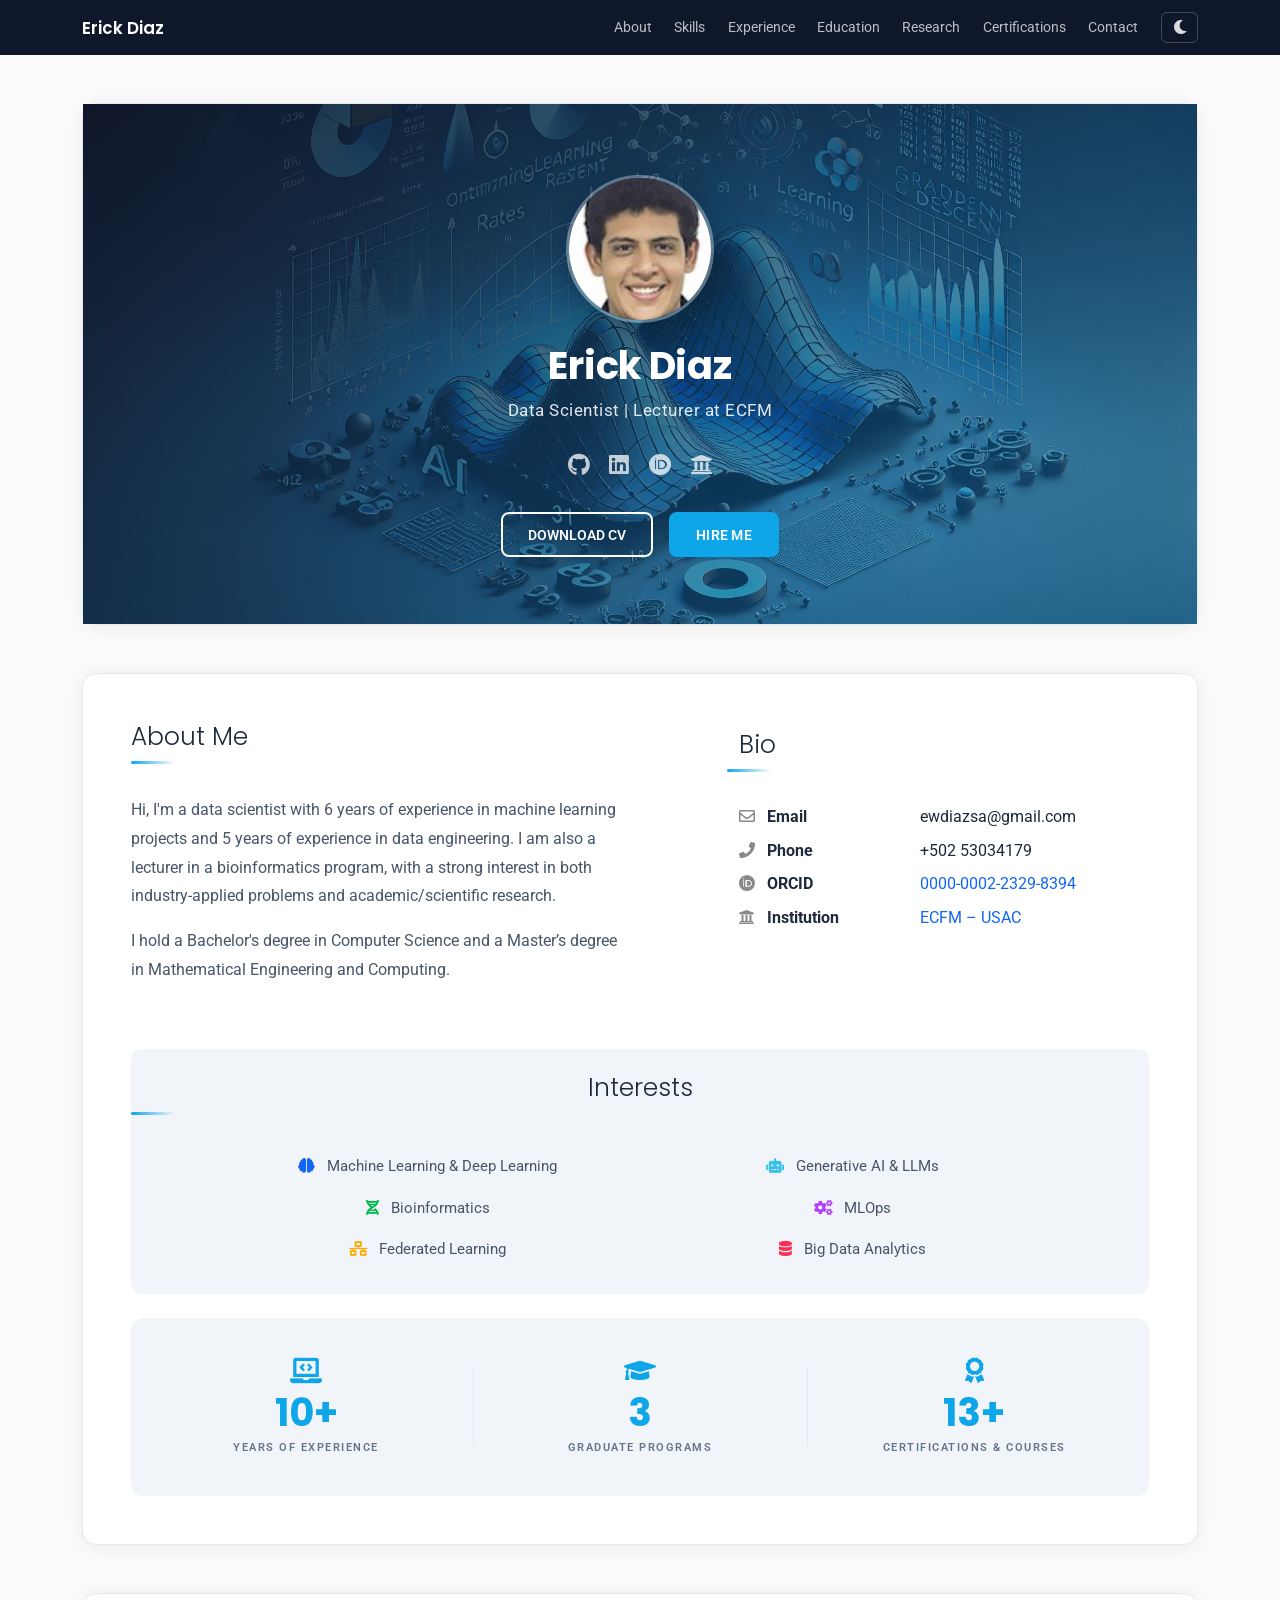
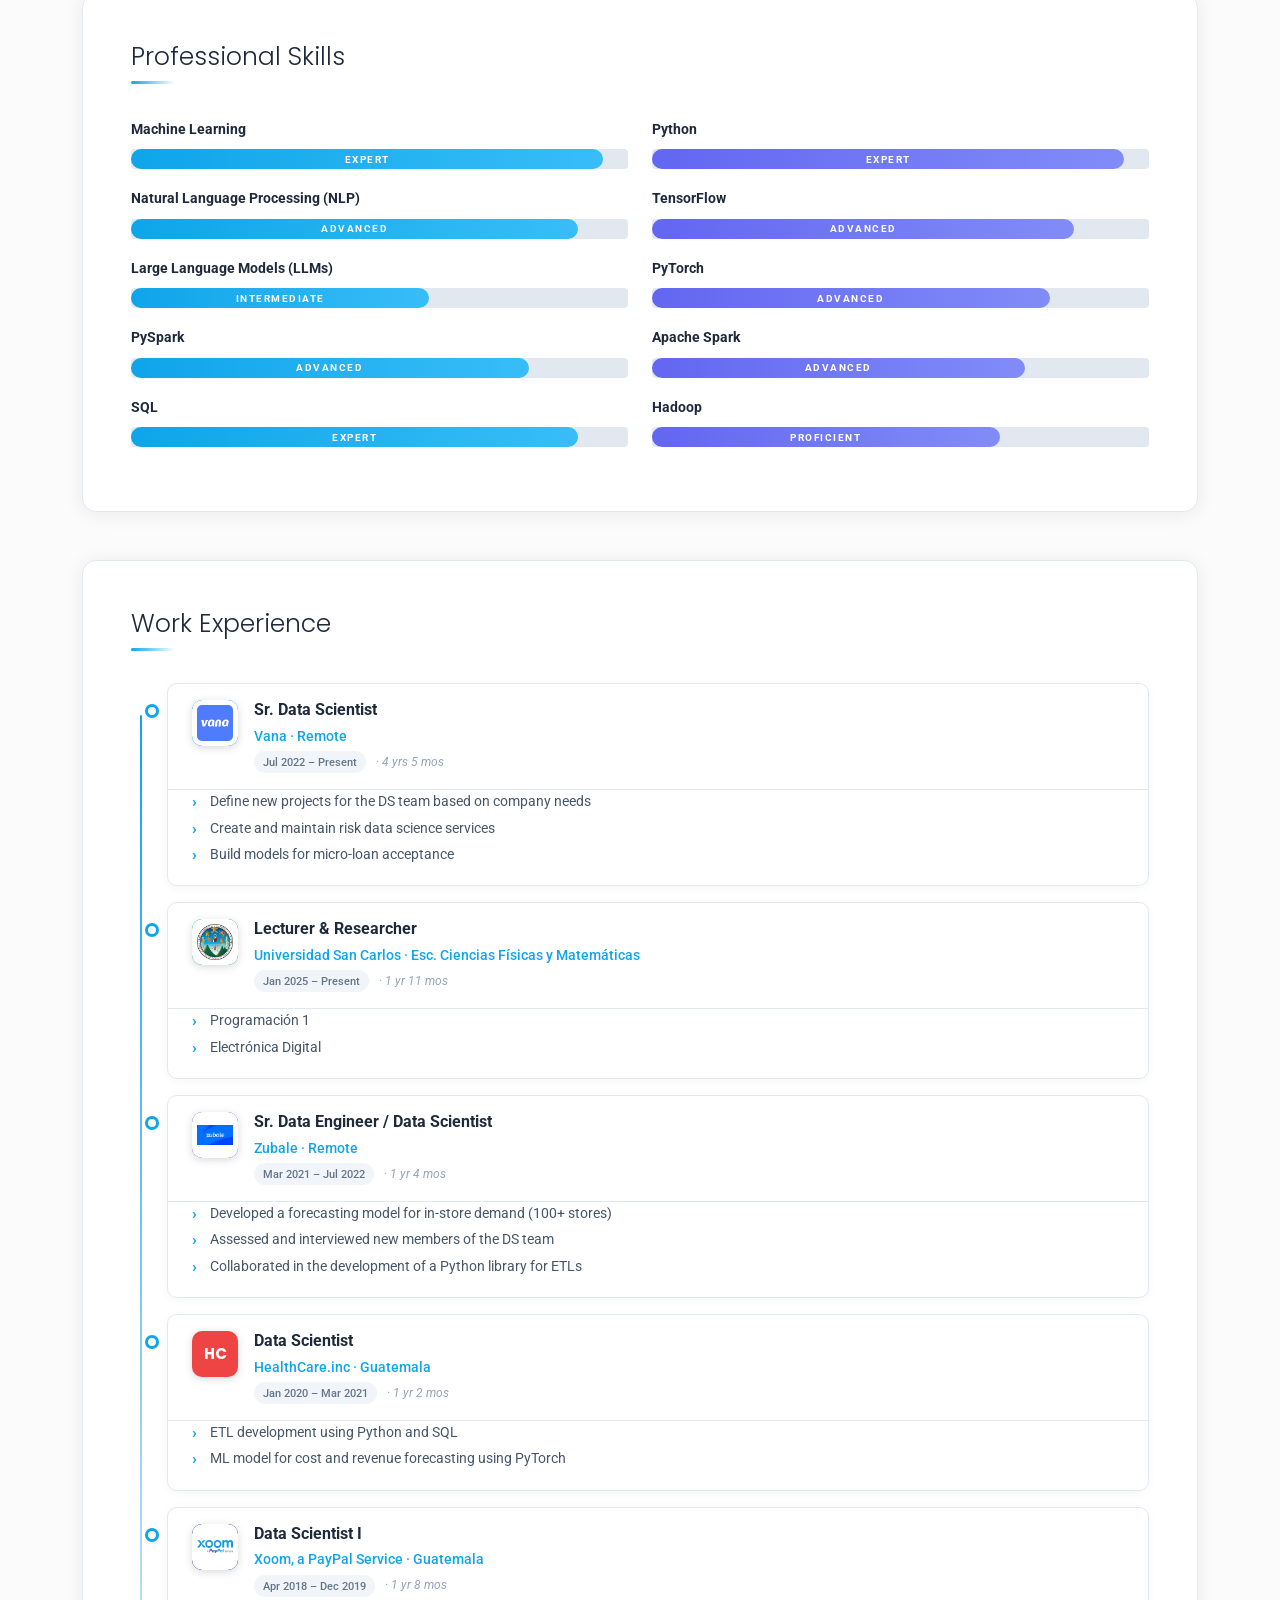
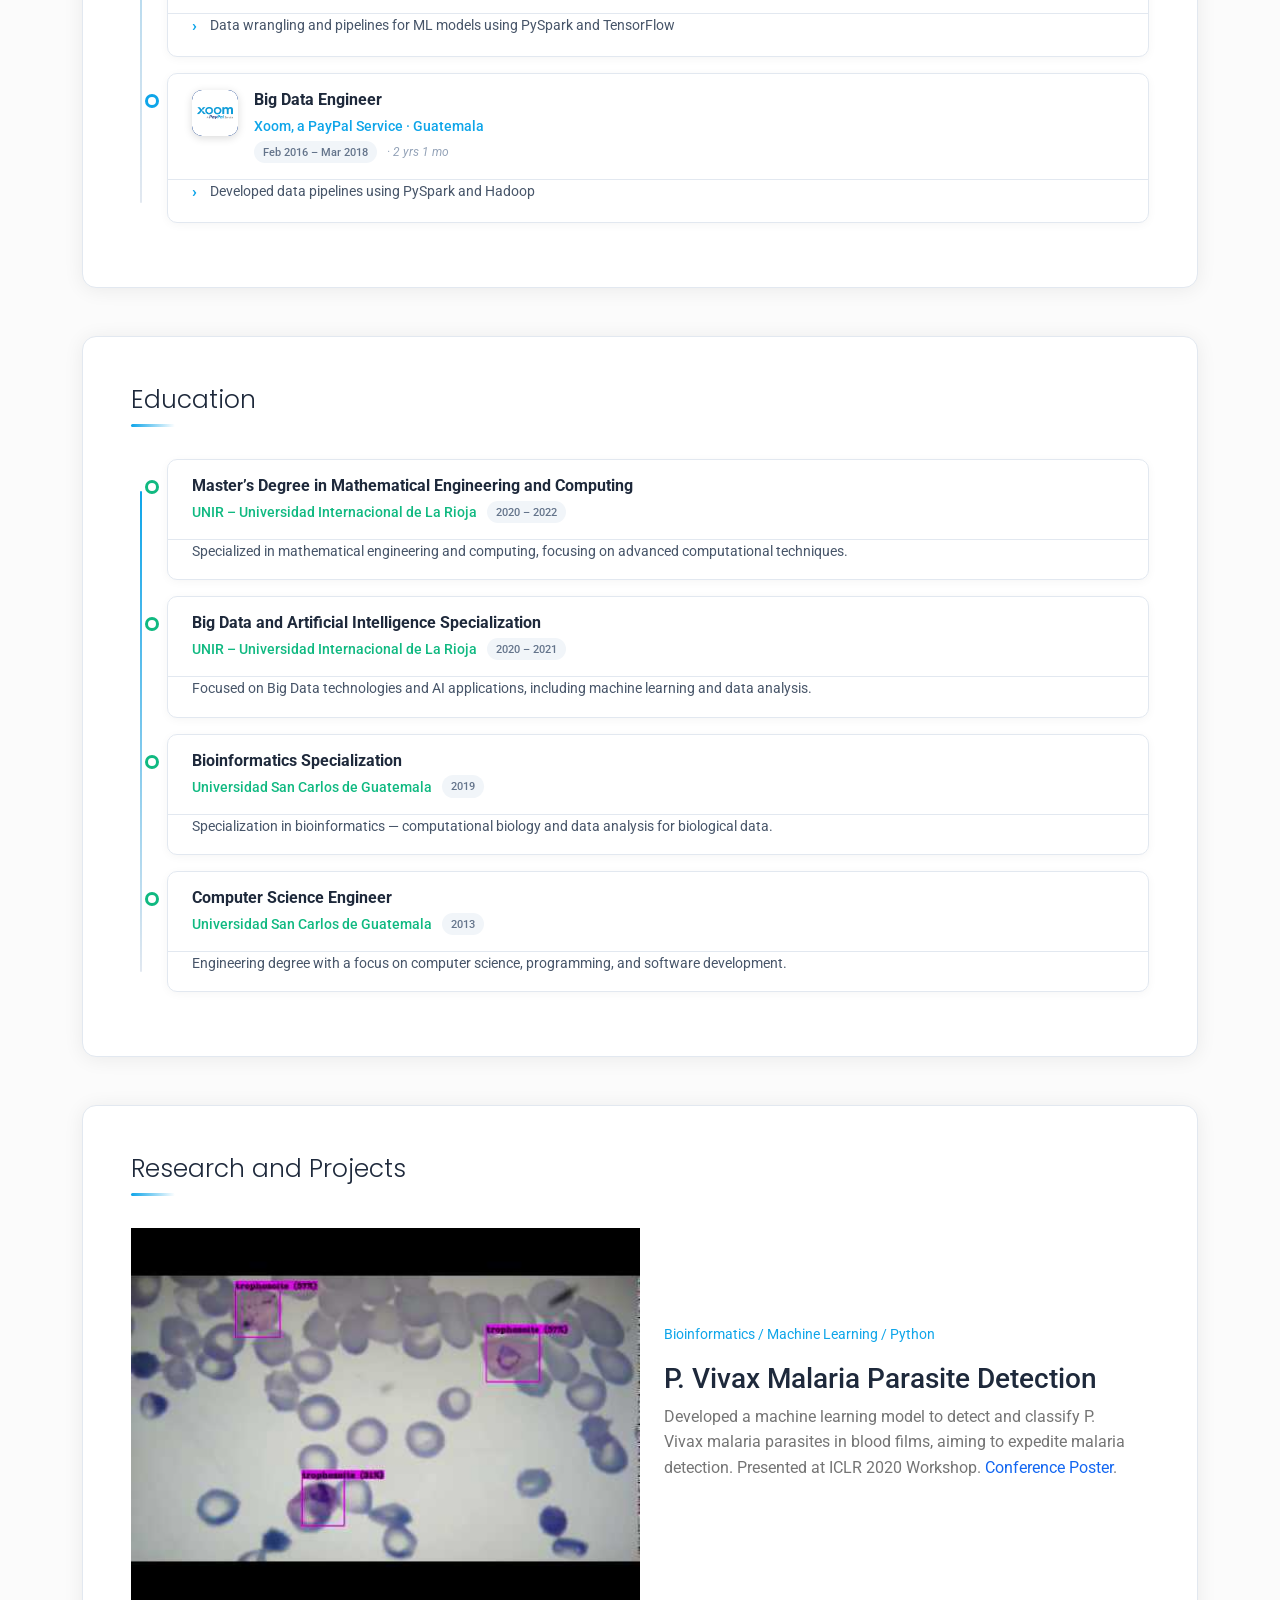
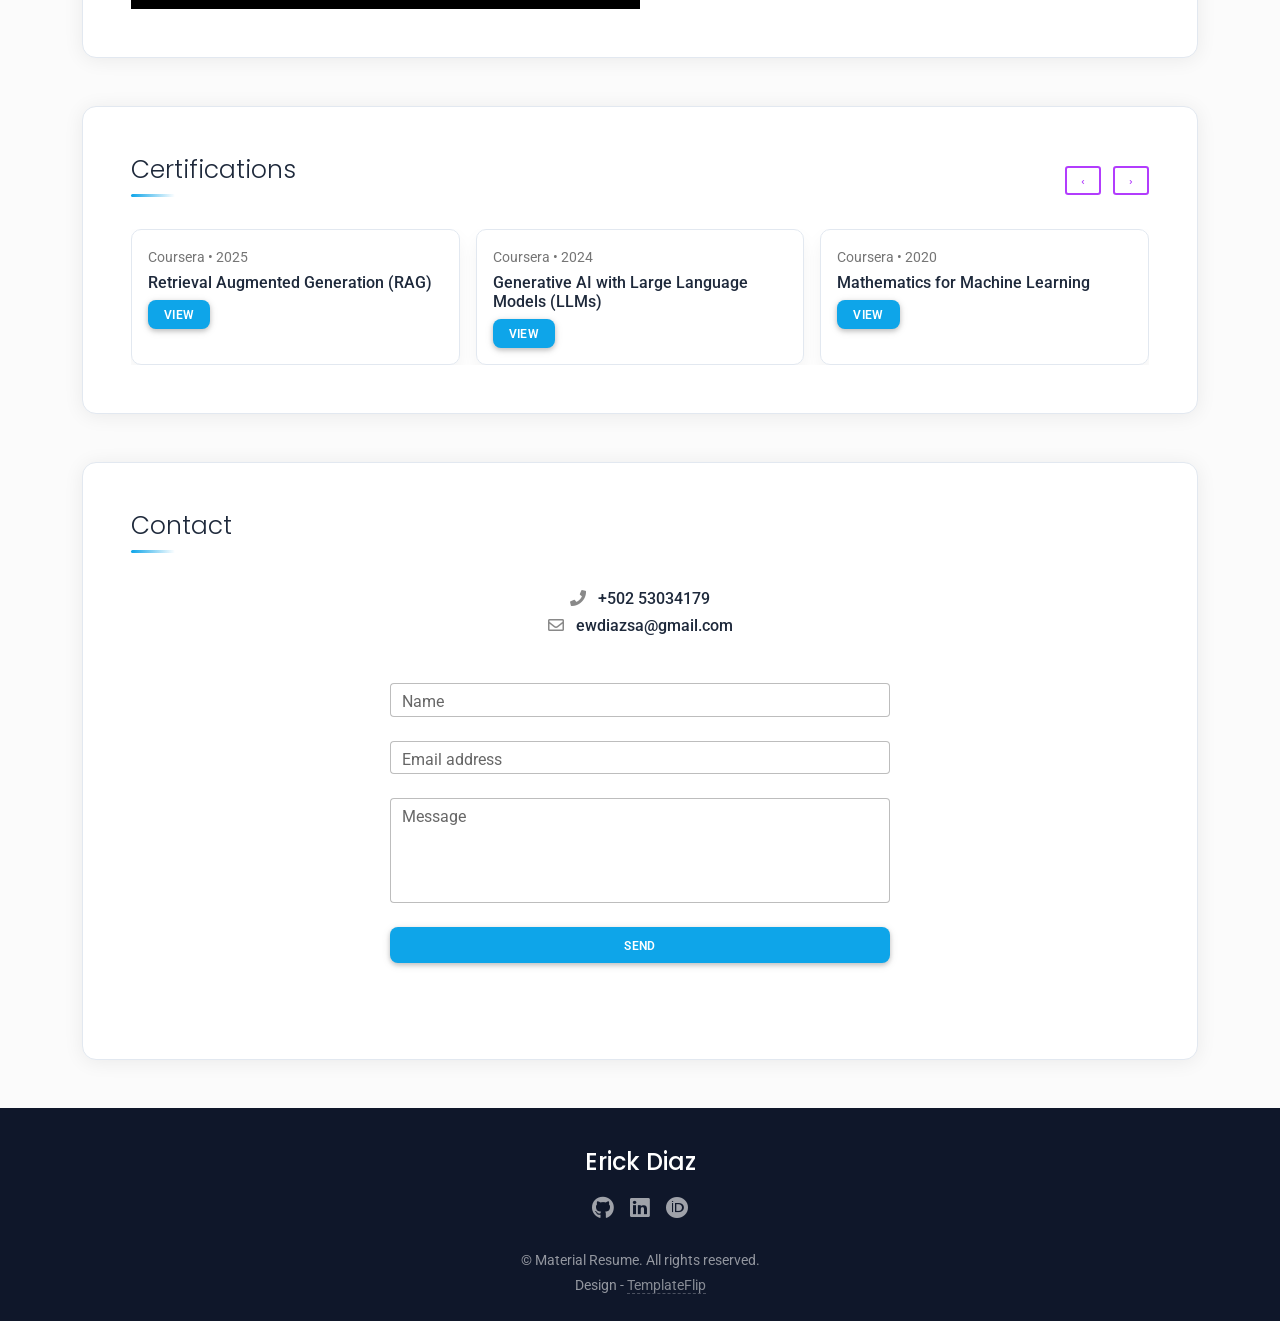
==== commit b6c3dac7: "feat: add ORCID and institutional page links" ====
--- a/index.html
+++ b/index.html
@@ -110,6 +110,10 @@
                     </li>
                     <li class="nav-item"><a class="nav-link" href="https://www.linkedin.com/in/erickdiazs/" title="linkedin"><i class="fab fa-linkedin"></i><span class="menu-title sr-only">LinkedIn</span></a>
                     </li>
+                    <li class="nav-item"><a class="nav-link" href="https://orcid.org/0000-0002-2329-8394" title="ORCID" target="_blank"><i class="fab fa-orcid"></i><span class="menu-title sr-only">ORCID</span></a>
+                    </li>
+                    <li class="nav-item"><a class="nav-link" href="https://ecfm.usac.edu.gt/drupal-10.1.2/node/649" title="ECFM – USAC" target="_blank"><i class="fas fa-university"></i><span class="menu-title sr-only">ECFM USAC</span></a>
+                    </li>
                   </ul>
                 </nav>
               </div>
@@ -142,6 +146,18 @@
                   </div>
                   <div class="col-sm-7">
                       <div class="pb-2">+502 53034179</div>
+                  </div>
+                  <div class="col-sm-5">
+                      <div class="pb-2 fw-bolder"><i class="fab fa-orcid pe-2 text-muted" style="width:24px;opacity:0.85;"></i> ORCID</div>
+                  </div>
+                  <div class="col-sm-7">
+                      <div class="pb-2"><a href="https://orcid.org/0000-0002-2329-8394" target="_blank">0000-0002-2329-8394</a></div>
+                  </div>
+                  <div class="col-sm-5">
+                      <div class="pb-2 fw-bolder"><i class="fas fa-university pe-2 text-muted" style="width:24px;opacity:0.85;"></i> Institution</div>
+                  </div>
+                  <div class="col-sm-7">
+                      <div class="pb-2"><a href="https://ecfm.usac.edu.gt/drupal-10.1.2/node/649" target="_blank">ECFM – USAC</a></div>
                   </div>
               </div>
           </div>
@@ -315,7 +331,7 @@
               <div class="flex-grow-1 min-w-0">
                 <div class="timeline-role">Lecturer &amp; Researcher</div>
                 <div class="timeline-meta mt-1">
-                  <span class="timeline-company">Universidad San Carlos &middot; Esc. Ciencias Físicas y Matemáticas</span>
+                  <a class="timeline-company" href="https://ecfm.usac.edu.gt/drupal-10.1.2/node/649" target="_blank">Universidad San Carlos &middot; Esc. Ciencias Físicas y Matemáticas</a>
                 </div>
                 <div class="timeline-meta mt-1">
                   <span class="timeline-date">Jan 2025 – Present</span>
@@ -735,6 +751,8 @@
                 </li>
                 <li class="nav-item"><a class="nav-link" href="https://www.linkedin.com/in/erickdiazs/" title="LinkedIn"><i class="fab fa-linkedin"></i><span class="menu-title sr-only">LinkedIn</span></a>
                 </li>
+                <li class="nav-item"><a class="nav-link" href="https://orcid.org/0000-0002-2329-8394" title="ORCID" target="_blank"><i class="fab fa-orcid"></i><span class="menu-title sr-only">ORCID</span></a>
+                </li>
               </ul>
             </nav>
           </div>
